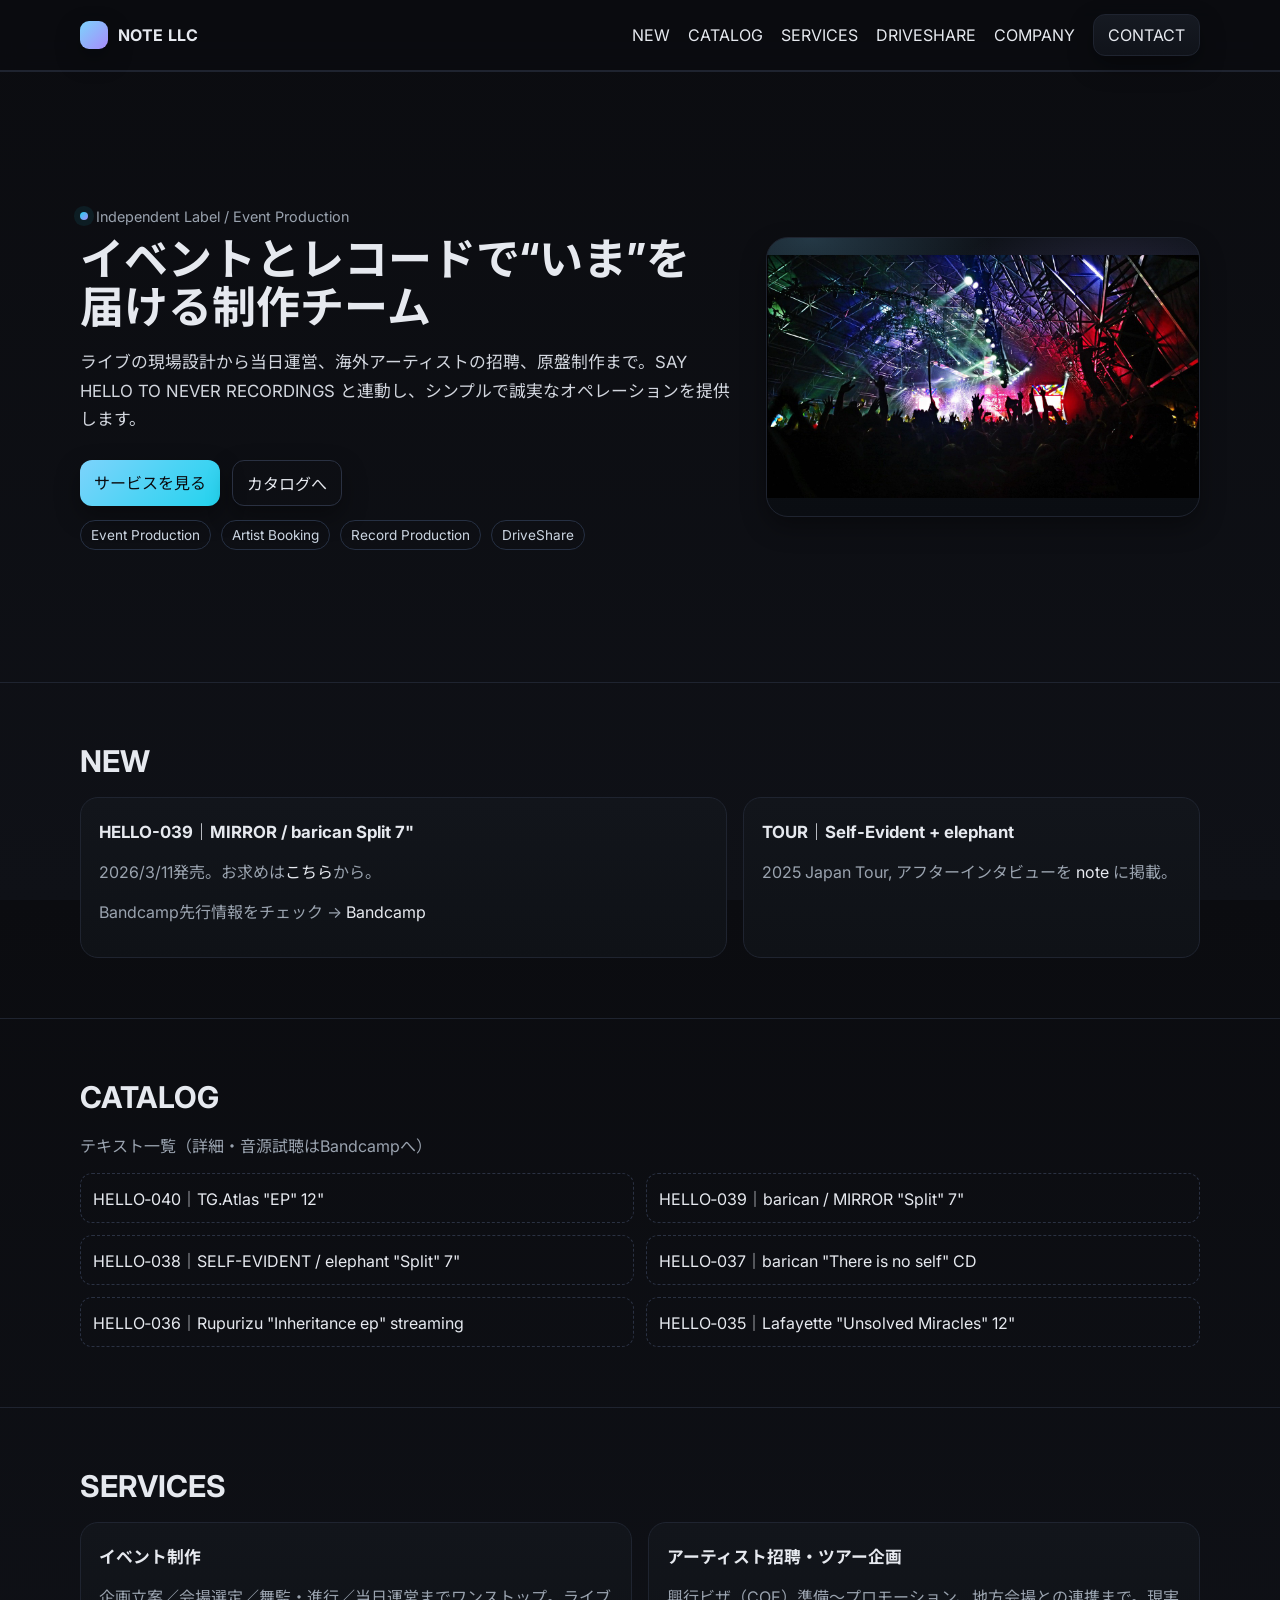
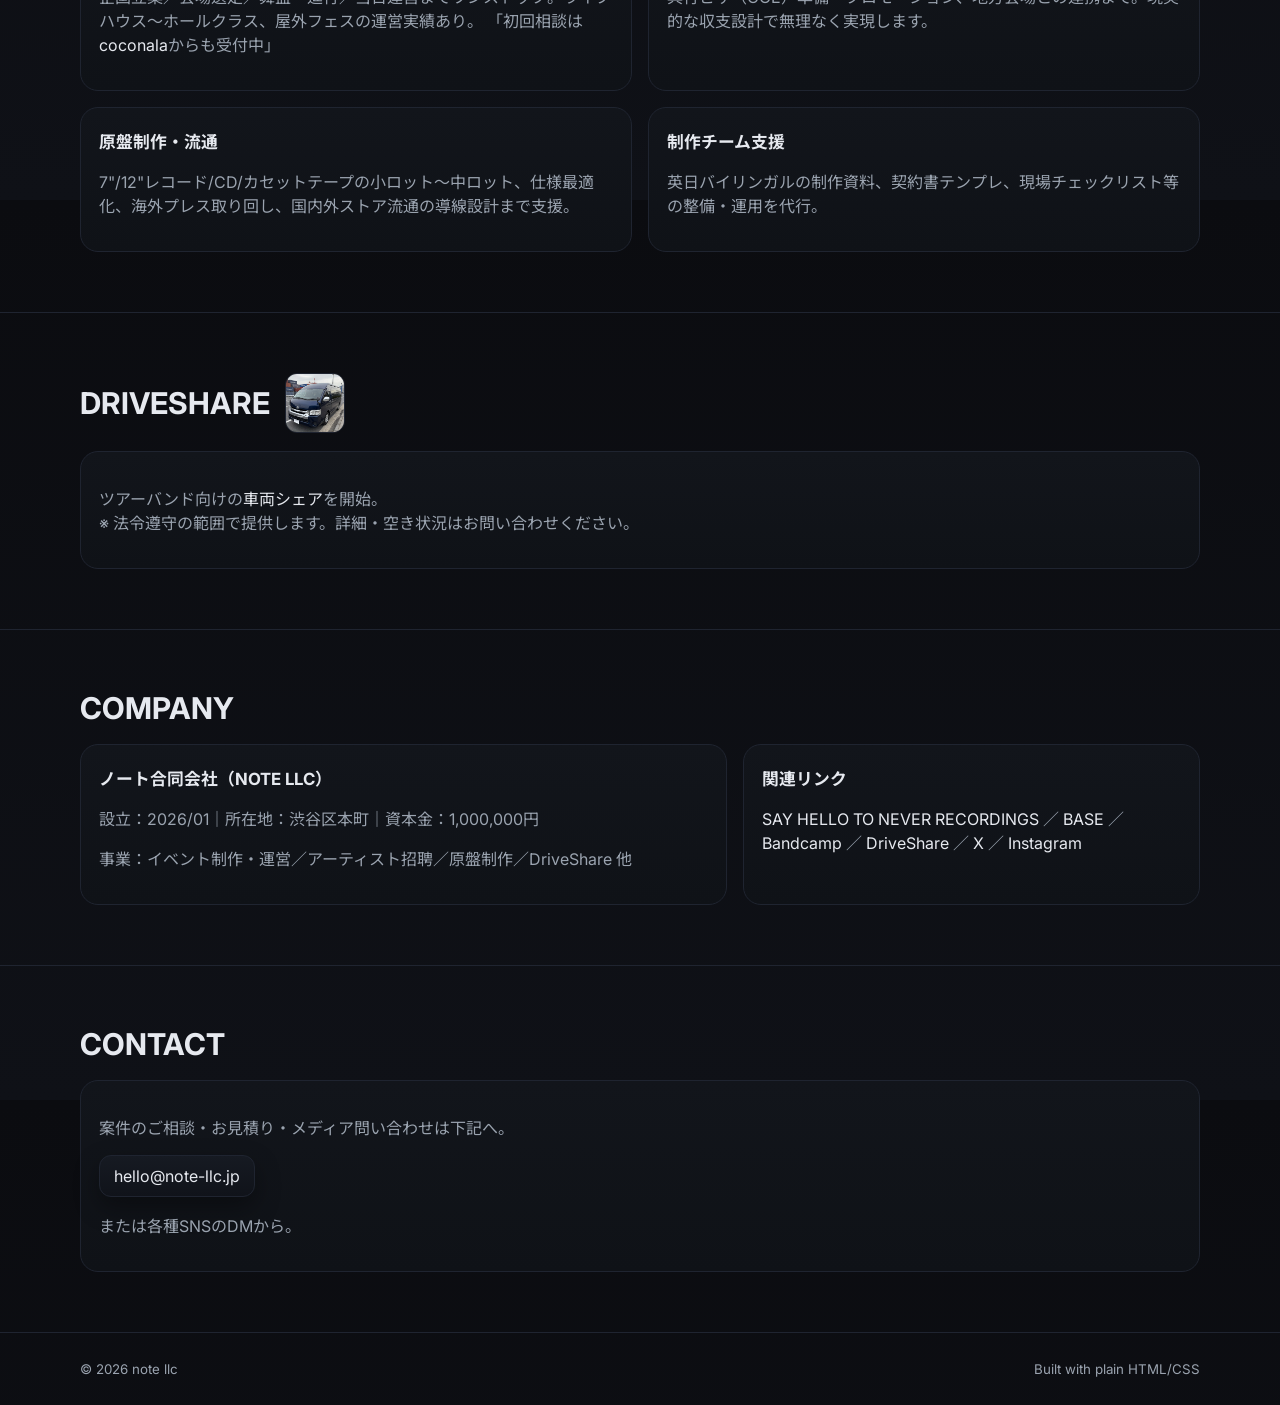
==== index.html @ 60564ee9 "Update index.html" ====
<!DOCTYPE html>
<html lang="ja">
<head>
  <meta charset="utf-8" />
  <meta name="viewport" content="width=device-width, initial-scale=1" />
  <title>NOTE LLC｜イベントとレコードで“いま”を届ける制作チーム</title>
  <meta name="description" content="NOTE LLC｜イベント制作／アーティスト招聘／原盤制作／DriveShare／会社情報／お問い合わせ" />
  <link rel="preconnect" href="https://fonts.googleapis.com">
  <link rel="preconnect" href="https://fonts.gstatic.com" crossorigin>
  <link href="https://fonts.googleapis.com/css2?family=Inter:wght@300;400;600;700&family=Noto+Sans+JP:wght@300;400;700&display=swap" rel="stylesheet">
  <style>
    :root{
      --bg:#0b0c10;--panel:#121418;--text:#e6e9ef;--muted:#9aa3af;--brand:#7dd3fc;--brand2:#a78bfa;--accent:#22d3ee;--border:#1f2430;
      --shadow:0 10px 25px rgba(0,0,0,.35);
    }
    *{box-sizing:border-box}
    html,body{margin:0;height:100%;}
    body{font-family:Inter, "Noto Sans JP", system-ui, -apple-system, Segoe UI, Roboto, Helvetica, Arial, "Apple Color Emoji","Segoe UI Emoji"; background:linear-gradient(180deg,var(--bg),#0f1117); color:var(--text);}
    a{color:var(--text);text-decoration:none}
    .container{width:min(1120px,92%);margin-inline:auto}
    header{position:sticky;top:0;z-index:50;background:rgba(11,12,16,.7);backdrop-filter:blur(10px);border-bottom:1px solid var(--border)}
    .nav{display:flex;align-items:center;justify-content:space-between;padding:14px 0}
    .brand{display:flex;align-items:center;gap:10px;font-weight:700;letter-spacing:.02em}
    .brand .logo{width:28px;height:28px;border-radius:9px;background:linear-gradient(135deg,var(--brand),var(--brand2));box-shadow:var(--shadow)}
    .nav ul{display:flex;gap:18px;list-style:none;padding:0;margin:0;align-items:center}
    .btn{display:inline-block;border:1px solid var(--border);padding:10px 14px;border-radius:12px;background:linear-gradient(180deg,#161a22,#10131a);box-shadow:var(--shadow)}
    .btn:hover{border-color:#2a3142}

    .hero{position:relative;overflow:hidden}
    .hero .wrap{display:grid;grid-template-columns:1.2fr .8fr;gap:36px;align-items:center;padding:72px 0}
    .kicker{display:inline-flex;align-items:center;gap:8px;color:var(--muted);font-size:.9rem}
    .kicker .dot{width:8px;height:8px;border-radius:999px;background:linear-gradient(135deg,var(--accent),var(--brand2));box-shadow:0 0 0 6px rgba(34,211,238,.08)}
    h1{font-size:clamp(28px,4.5vw,44px);line-height:1.1;margin:10px 0 16px}
    .lead{color:#d2d6de;font-size:1.05rem;line-height:1.7}
    .cta{display:flex;gap:12px;margin-top:26px;flex-wrap:wrap}
    .cta .primary{background:linear-gradient(135deg,var(--brand),var(--accent));color:#0b0c10;border:0}
    .cta .ghost{background:transparent;border:1px solid #2a3142}
.hero .art{
  position:relative;
  min-height:280px;                                 
  border:1px solid var(--border);
  border-radius:22px;
  background:
    radial-gradient(70% 60% at 10% 0%, rgba(125,211,252,.2), transparent 60%),
    radial-gradient(65% 50% at 80% 20%, rgba(167,139,250,.18), transparent 60%),
    linear-gradient(180deg,#0e1218,#0a0d12);
  box-shadow:var(--shadow);
  display:flex;                                    
  align-items:center;
  justify-content:center;
  overflow:hidden;
}

.hero .art img{
  display:block;
  width:auto;                                        
  height:auto;                                      
  max-width:100%;                                   
  max-height:420px;                                 
}
    .chiprow{display:flex;flex-wrap:wrap;gap:10px;margin-top:14px}
    .chip{border:1px solid #263043;border-radius:999px;padding:6px 10px;color:#cbd5e1;font-size:.85rem}

    section{padding:60px 0;border-top:1px solid var(--border)}
    h2{font-size:clamp(22px,3.2vw,30px);margin:0 0 18px}
    p{color:#cbd5e1}

    .grid{display:grid;gap:16px;grid-template-columns:repeat(12,1fr)}
    .card{grid-column:span 12;border:1px solid var(--border);background:linear-gradient(180deg,#12151b,#0f1217);border-radius:18px;padding:18px}
    .card h3{margin:.2rem 0 .3rem;font-size:1.05rem}
    .muted{color:var(--muted)}

    /* Services */
    .svc{grid-column:span 6}

    /* Catalog */
    .catalog-list{display:grid;grid-template-columns:repeat(2,1fr);gap:12px}
    .catalog-list a{border:1px dashed #2a3142;border-radius:12px;padding:12px}

    /* Footer */
    footer{border-top:1px solid var(--border);padding:28px 0;color:var(--muted)}

    /* === DRIVESHARE用に追加 === */
    .driveshare-header {
      display: flex;
      align-items: center;
      gap: 15px;
      margin-bottom: 18px;
    }
    .driveshare-header h2 {
      margin: 0;
    }
    .square-frame {
      width: 60px;
      height: 60px;
      border-radius: 12px;
      overflow: hidden;
      border: 1px solid var(--border);
      background: var(--panel);
      flex-shrink: 0;
    }
    .square-frame img {
      width: 100%;
      height: 100%;
      object-fit: cover;
      object-position: center;
      display: block;
    }

    /* Responsive */
    @media (max-width: 860px){
      .hero .wrap{grid-template-columns:1fr;gap:18px;padding:46px 0}
      .svc{grid-column:span 12}
      .catalog-list{grid-template-columns:1fr}
      .nav ul{gap:10px;font-size:.95rem;flex-wrap:wrap;justify-content:flex-end}
    }
  </style>
</head>
<body>
  <header>
    <div class="container nav">
      <a href="#top" class="brand" aria-label="NOTE LLC Home">
        <span class="logo" aria-hidden="true"></span>
        <span>NOTE LLC</span>
      </a>
      <nav aria-label="Primary">
        <ul>
          <li><a href="#new">NEW</a></li>
          <li><a href="#catalog">CATALOG</a></li>
          <li><a href="#services">SERVICES</a></li>
          <li><a href="#driveshare">DRIVESHARE</a></li>
          <li><a href="#company">COMPANY</a></li>
          <li><a href="#contact" class="btn">CONTACT</a></li>
        </ul>
      </nav>
    </div>
  </header>

<main id="top">
  <section class="hero">
    <div class="container wrap">

      <div>
        <div class="kicker"><span class="dot"></span>Independent Label / Event Production</div>
        <h1>イベントとレコードで“いま”を届ける制作チーム</h1>
        <p class="lead">ライブの現場設計から当日運営、海外アーティストの招聘、原盤制作まで。SAY HELLO TO NEVER RECORDINGS と連動し、シンプルで誠実なオペレーションを提供します。</p>
        <div class="cta">
          <a href="#services" class="btn primary">サービスを見る</a>
          <a href="#catalog" class="btn ghost">カタログへ</a>
        </div>
        <div class="chiprow" aria-label="Highlights">
          <span class="chip">Event Production</span>
          <span class="chip">Artist Booking</span>
          <span class="chip">Record Production</span>
          <span class="chip">DriveShare</span>
        </div>
      </div>

      <div class="art">
        <img
          src="/hero.jpg"
          alt="NOTE LLC ライブシーン"
          loading="lazy"
        >
      </div>

    </div>
  </section>
</main>

    <section id="new" aria-labelledby="new-title">
      <div class="container">
        <h2 id="new-title">NEW</h2>
        <div class="grid">
          <article class="card" style="grid-column:span 7">
            <h3>HELLO-039｜MIRROR / barican Split 7"</h3>
            <p class="muted">2026/3/11発売。お求めは<a href="https://sayhelloto.thebase.in/items/136020564" target="_blank" rel="noopener noreferrer">こちら</a>から。</p>
            <p class="muted">Bandcamp先行情報をチェック → <a href="#" aria-label="Bandcamp">Bandcamp</a></p>
          </article>
          <article class="card" style="grid-column:span 5">
  <h3>TOUR｜Self-Evident + elephant</h3>
  <p class="muted">
    2025 Japan Tour, アフターインタビューを
    <a href="https://note.com/shtn_rec/n/n1e06d8f4403f" target="_blank" rel="noopener noreferrer">note</a>
    に掲載。
  </p>
</article>
        </div>
      </div>
    </section>

    <section id="catalog" aria-labelledby="catalog-title">
      <div class="container">
        <h2 id="catalog-title">CATALOG</h2>
        <p class="muted">テキスト一覧（詳細・音源試聴はBandcampへ）</p>
        <div class="catalog-list" role="list">
          <a role="listitem" href="#">HELLO‑040｜TG.Atlas "EP" 12"</a>
          <a role="listitem" href="#">HELLO‑039｜barican / MIRROR "Split" 7"</a>
          <a role="listitem" href="#">HELLO‑038｜SELF-EVIDENT / elephant "Split" 7"</a>
          <a role="listitem" href="#">HELLO‑037｜barican "There is no self" CD</a>
          <a role="listitem" href="#">HELLO‑036｜Rupurizu "Inheritance ep" streaming</a>
          <a role="listitem" href="#">HELLO‑035｜Lafayette "Unsolved Miracles" 12"</a>
        </div>
      </div>
    </section>

    <section id="services" aria-labelledby="services-title">
      <div class="container">
        <h2 id="services-title">SERVICES</h2>
        <div class="grid">
          <div class="card svc">
            <h3>イベント制作</h3>
            <p class="muted">企画立案／会場選定／舞監・進行／当日運営までワンストップ。ライブハウス〜ホールクラス、屋外フェスの運営実績あり。
              「初回相談は<a href="https://coconala.com/services/4238282?utm_source=sys_listed&utm_medium=email&utm_content=s&utm_campaign=sysmail" target="_blank" rel="noopener noreferrer">coconala</a>からも受付中」</p>
          </div>
          <div class="card svc">
            <h3>アーティスト招聘・ツアー企画</h3>
            <p class="muted">興行ビザ（COE）準備〜プロモーション、地方会場との連携まで。現実的な収支設計で無理なく実現します。</p>
          </div>
          <div class="card svc">
            <h3>原盤制作・流通</h3>
            <p class="muted">7"/12"レコード/CD/カセットテープの小ロット〜中ロット、仕様最適化、海外プレス取り回し、国内外ストア流通の導線設計まで支援。</p>
          </div>
          <div class="card svc">
            <h3>制作チーム支援</h3>
            <p class="muted">英日バイリンガルの制作資料、契約書テンプレ、現場チェックリスト等の整備・運用を代行。</p>
          </div>
        </div>
      </div>
    </section>

    <section id="driveshare" aria-labelledby="driveshare-title">
      <div class="container">
        <div class="driveshare-header">
          <h2 id="driveshare-title">DRIVESHARE</h2>
          <div class="square-frame">
            <img 
              src="hi_ace.jpg" 
              alt="DriveShare用 ハイエースワゴン"
              loading="lazy"
            >
          </div>
        </div>
        <div class="card">
          <p class="muted">ツアーバンド向けの<a href="https://drive-share.net/l/no-slug/69a9749c-3027-4d77-90ac-ba6a1501ef90" target="_blank" rel="noopener noreferrer">車両シェア</a>を開始。<br/>※ 法令遵守の範囲で提供します。詳細・空き状況はお問い合わせください。</p>
        </div>
      </div>
    </section>

    <section id="company" aria-labelledby="company-title">
      <div class="container">
        <h2 id="company-title">COMPANY</h2>
        <div class="grid">
          <div class="card" style="grid-column:span 7">
            <h3>ノート合同会社（NOTE LLC）</h3>
            <p class="muted">設立：2026/01｜所在地：渋谷区本町｜資本金：1,000,000円</p>
            <p class="muted">事業：イベント制作・運営／アーティスト招聘／原盤制作／DriveShare 他</p>
          </div>
          <div class="card" style="grid-column:span 5">
            <h3>関連リンク</h3>
            <p class="muted">
  <a href="https://sayhellotoneverrecording.amebaownd.com">SAY HELLO TO NEVER RECORDINGS</a> ／
  <a href="https://sayhelloto.thebase.in">BASE</a> ／
  <a href="https://sayhellotoneverrecordings.bandcamp.com">Bandcamp</a> ／
  <a href="https://drive-share.net">DriveShare</a> ／
  <a href="https://x.com/SHTN_rec">X</a> ／
  <a href="https://www.instagram.com/say_hello_to_never_recordings/">Instagram</a>
</p>
          </div>
        </div>
      </div>
    </section>

    <section id="contact" aria-labelledby="contact-title">
      <div class="container">
        <h2 id="contact-title">CONTACT</h2>
        <div class="card">
          <p class="muted">案件のご相談・お見積り・メディア問い合わせは下記へ。</p>
          <p><a class="btn" href="mailto:hello@example.com?subject=Inquiry%20from%20NOTE%20LLC%20LP">hello@note-llc.jp</a></p>
          <p class="muted">または各種SNSのDMから。</p>
        </div>
      </div>
    </section>
  </main>

  <footer>
    <div class="container" style="display:flex;justify-content:space-between;gap:12px;flex-wrap:wrap">
      <small>© <span id="year"></span> note llc</small>
      <small class="muted">Built with plain HTML/CSS</small>
    </div>
  </footer>

  <script>
    // smooth scroll
    document.querySelectorAll('a[href^="#"]').forEach(a=>{
      a.addEventListener('click',e=>{
        const id=a.getAttribute('href');
        if(id.length>1){
          e.preventDefault();
          document.querySelector(id)?.scrollIntoView({behavior:'smooth',block:'start'});
          history.replaceState(null,'',id);
        }
      })
    });
    // year
    document.getElementById('year').textContent=new Date().getFullYear();
  </script>
</body>
</html>
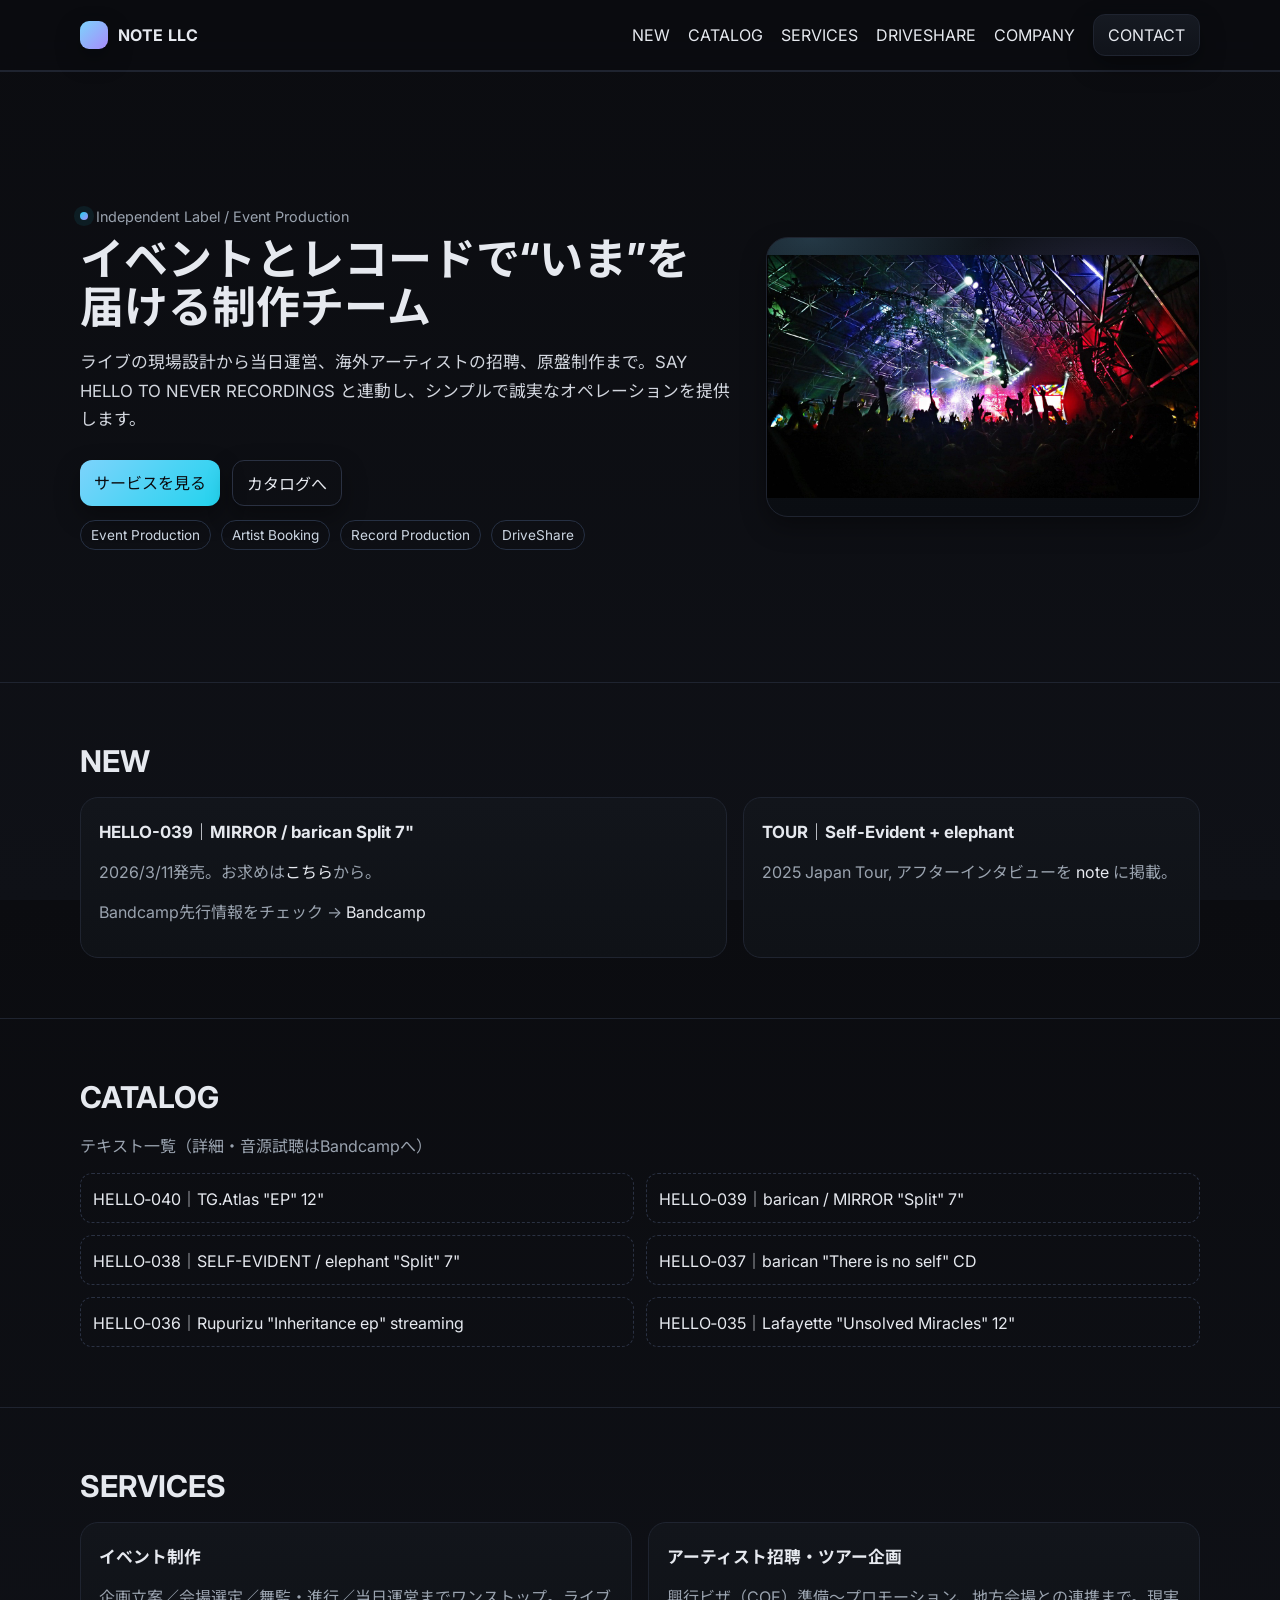
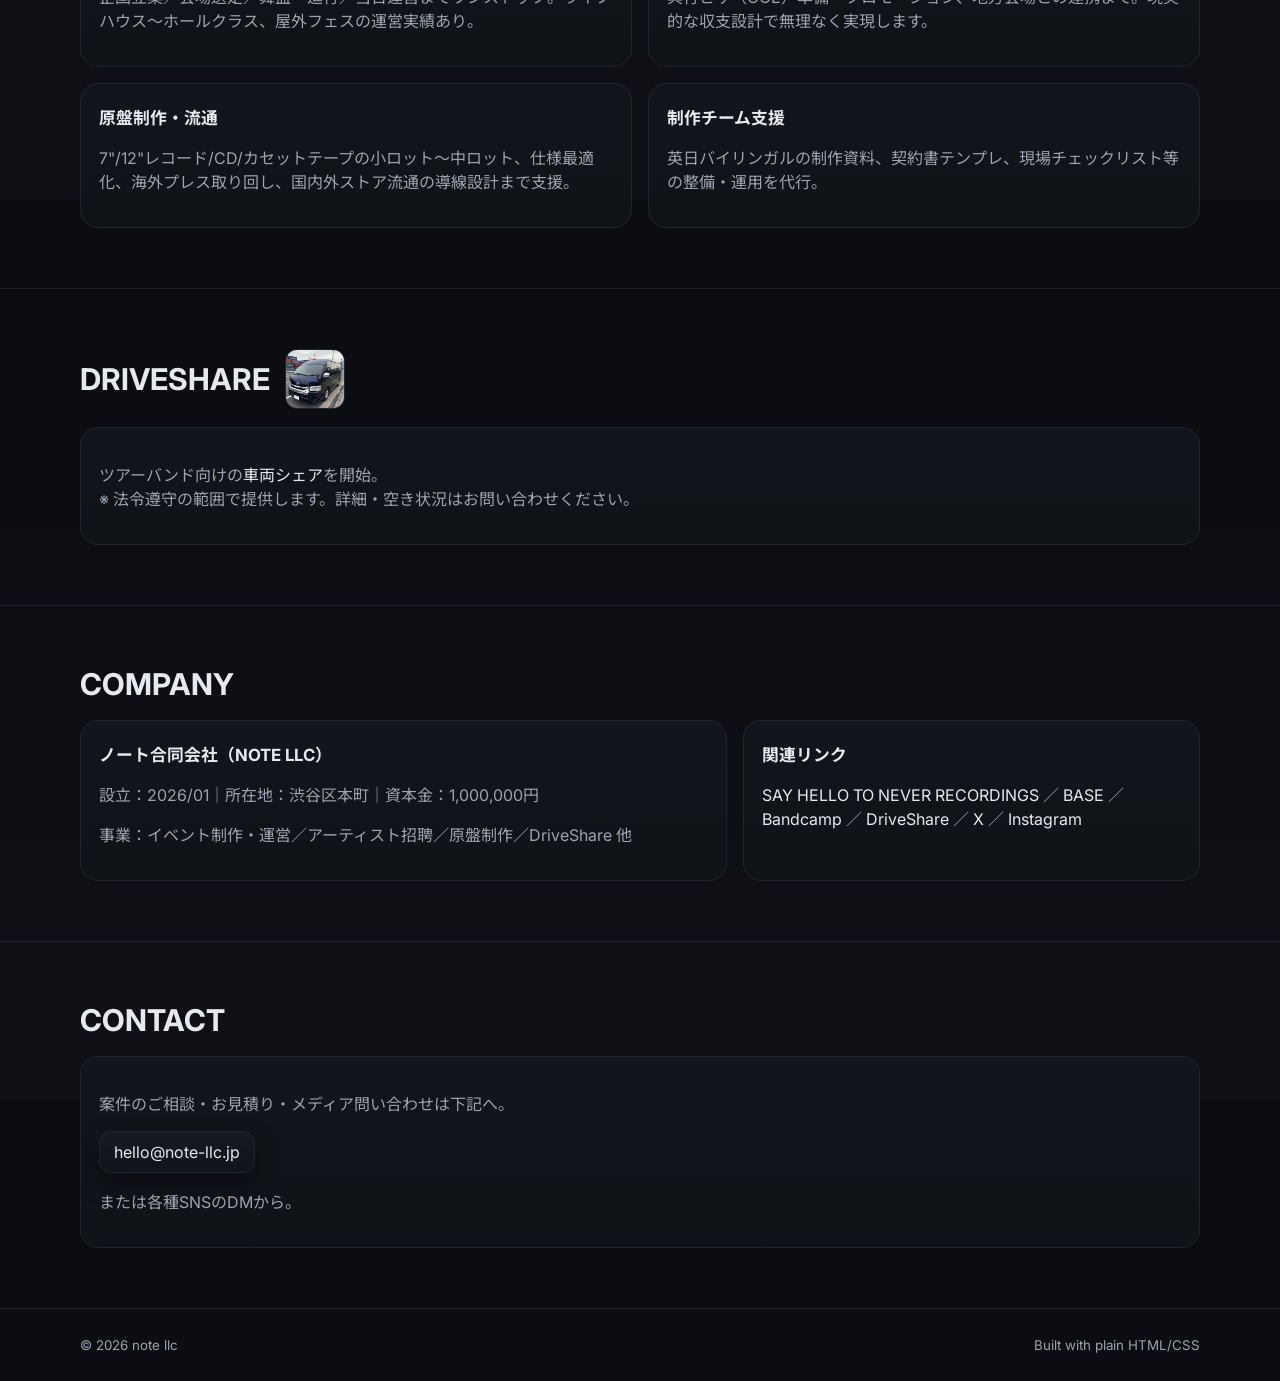
==== commit c1cadc85: "Update index.html" ====
--- a/index.html
+++ b/index.html
@@ -210,8 +210,7 @@
         <div class="grid">
           <div class="card svc">
             <h3>イベント制作</h3>
-            <p class="muted">企画立案／会場選定／舞監・進行／当日運営までワンストップ。ライブハウス〜ホールクラス、屋外フェスの運営実績あり。
-              「初回相談は<a href="https://coconala.com/services/4238282?utm_source=sys_listed&utm_medium=email&utm_content=s&utm_campaign=sysmail" target="_blank" rel="noopener noreferrer">coconala</a>からも受付中」</p>
+            <p class="muted">企画立案／会場選定／舞監・進行／当日運営までワンストップ。ライブハウス〜ホールクラス、屋外フェスの運営実績あり。</p>
           </div>
           <div class="card svc">
             <h3>アーティスト招聘・ツアー企画</h3>
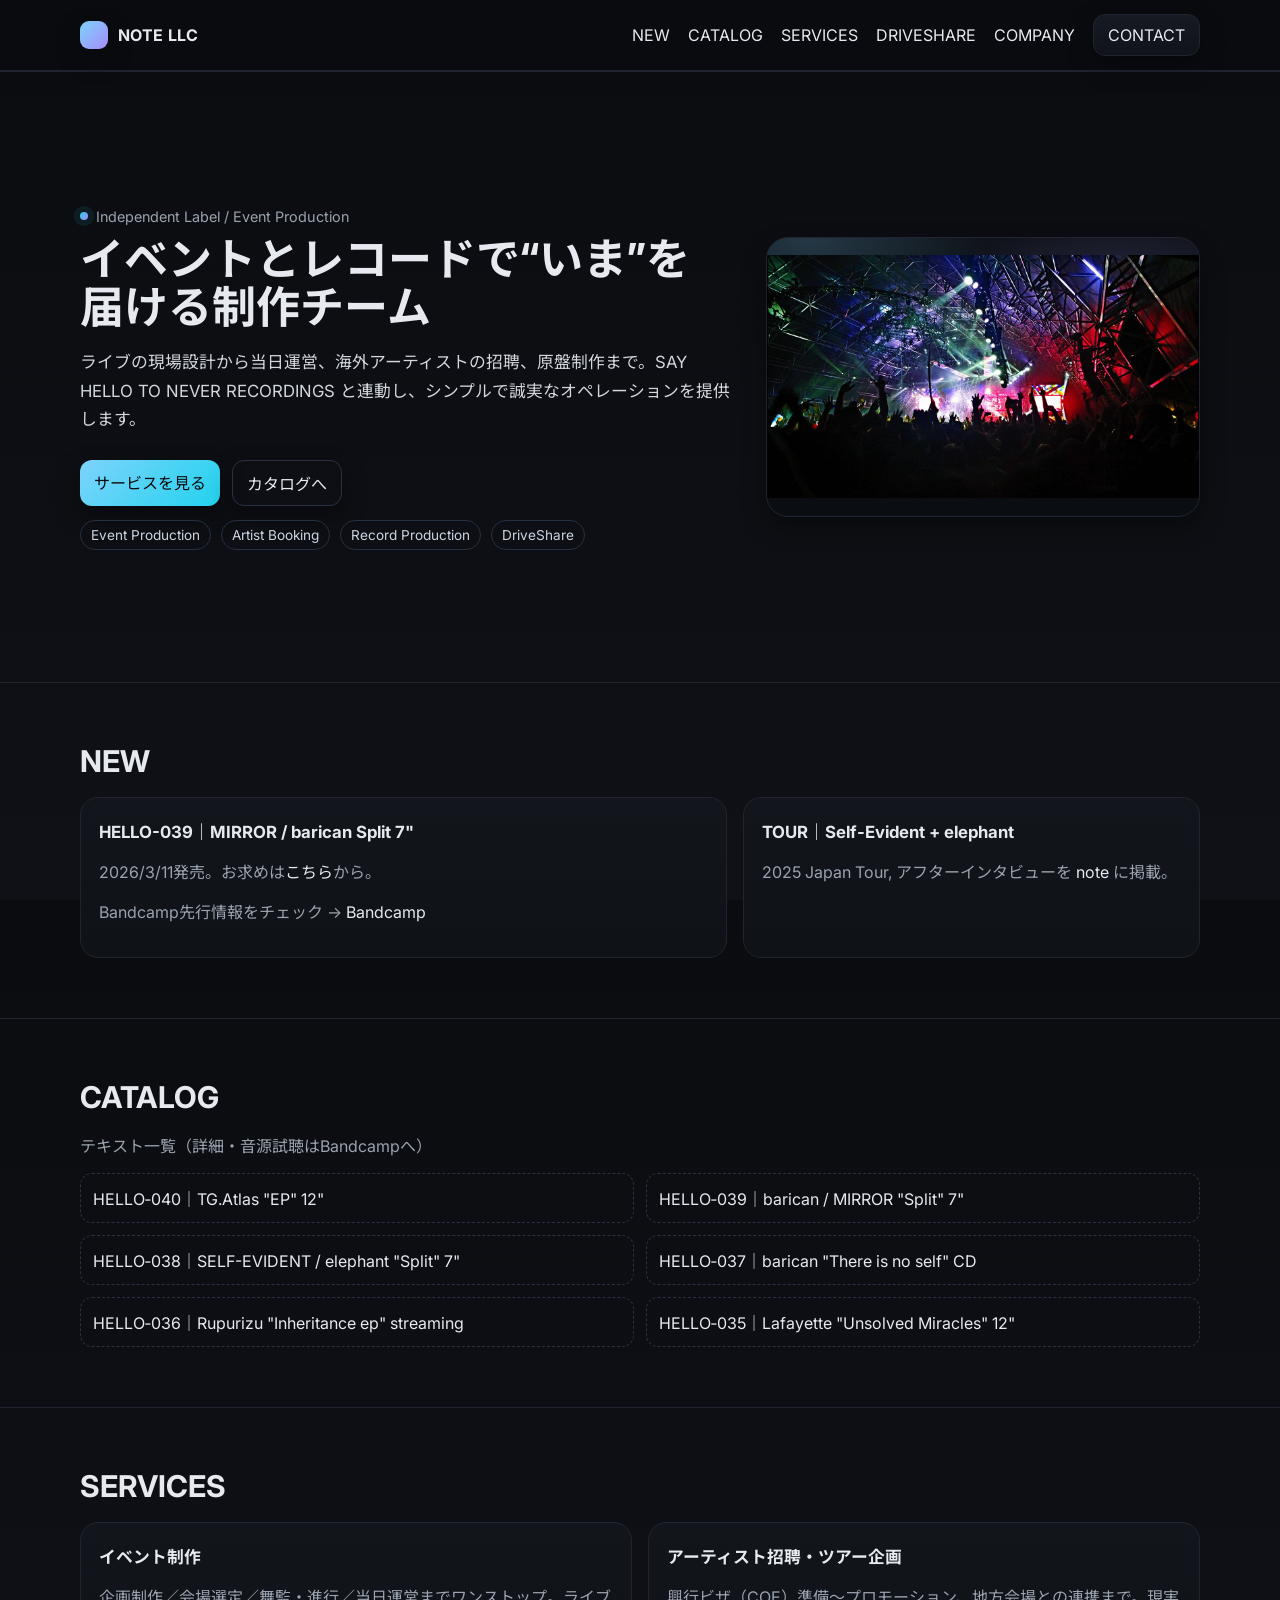
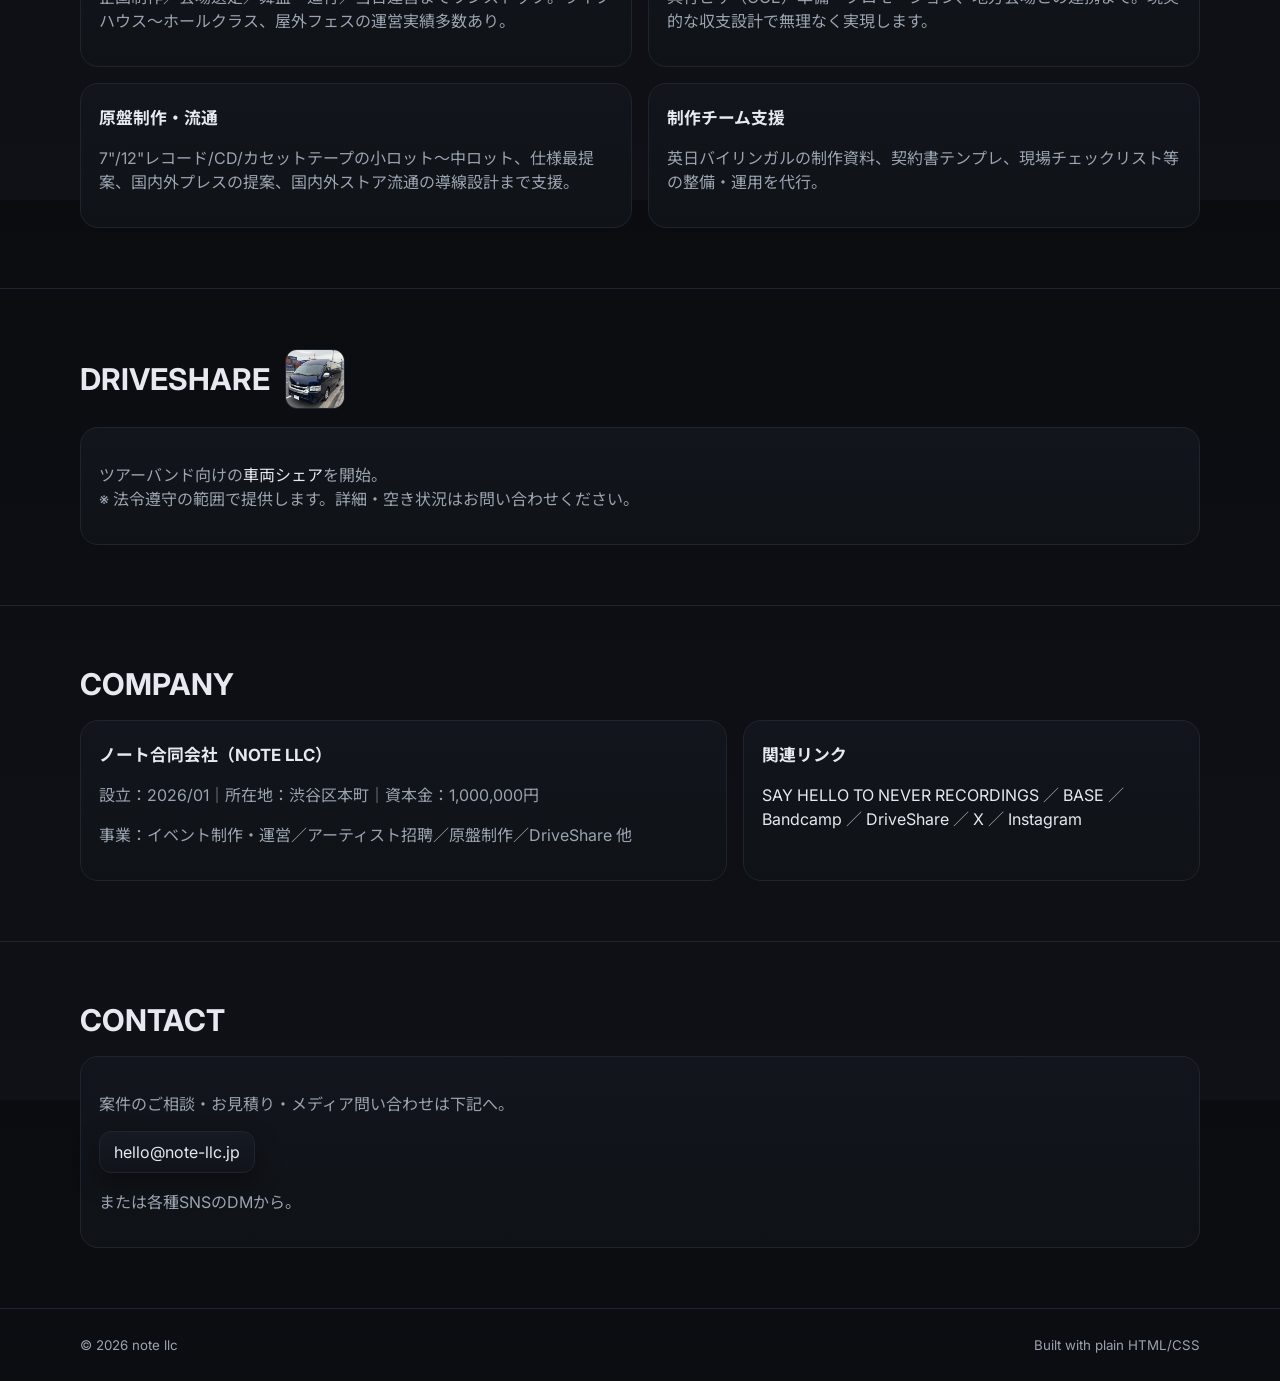
==== commit 54a967aa: "Update index.html" ====
--- a/index.html
+++ b/index.html
@@ -210,7 +210,7 @@
         <div class="grid">
           <div class="card svc">
             <h3>イベント制作</h3>
-            <p class="muted">企画立案／会場選定／舞監・進行／当日運営までワンストップ。ライブハウス〜ホールクラス、屋外フェスの運営実績あり。</p>
+            <p class="muted">企画制作／会場選定／舞監・進行／当日運営までワンストップ。ライブハウス〜ホールクラス、屋外フェスの運営実績多数あり。</p>
           </div>
           <div class="card svc">
             <h3>アーティスト招聘・ツアー企画</h3>
@@ -218,7 +218,7 @@
           </div>
           <div class="card svc">
             <h3>原盤制作・流通</h3>
-            <p class="muted">7"/12"レコード/CD/カセットテープの小ロット〜中ロット、仕様最適化、海外プレス取り回し、国内外ストア流通の導線設計まで支援。</p>
+            <p class="muted">7"/12"レコード/CD/カセットテープの小ロット〜中ロット、仕様最提案、国内外プレスの提案、国内外ストア流通の導線設計まで支援。</p>
           </div>
           <div class="card svc">
             <h3>制作チーム支援</h3>
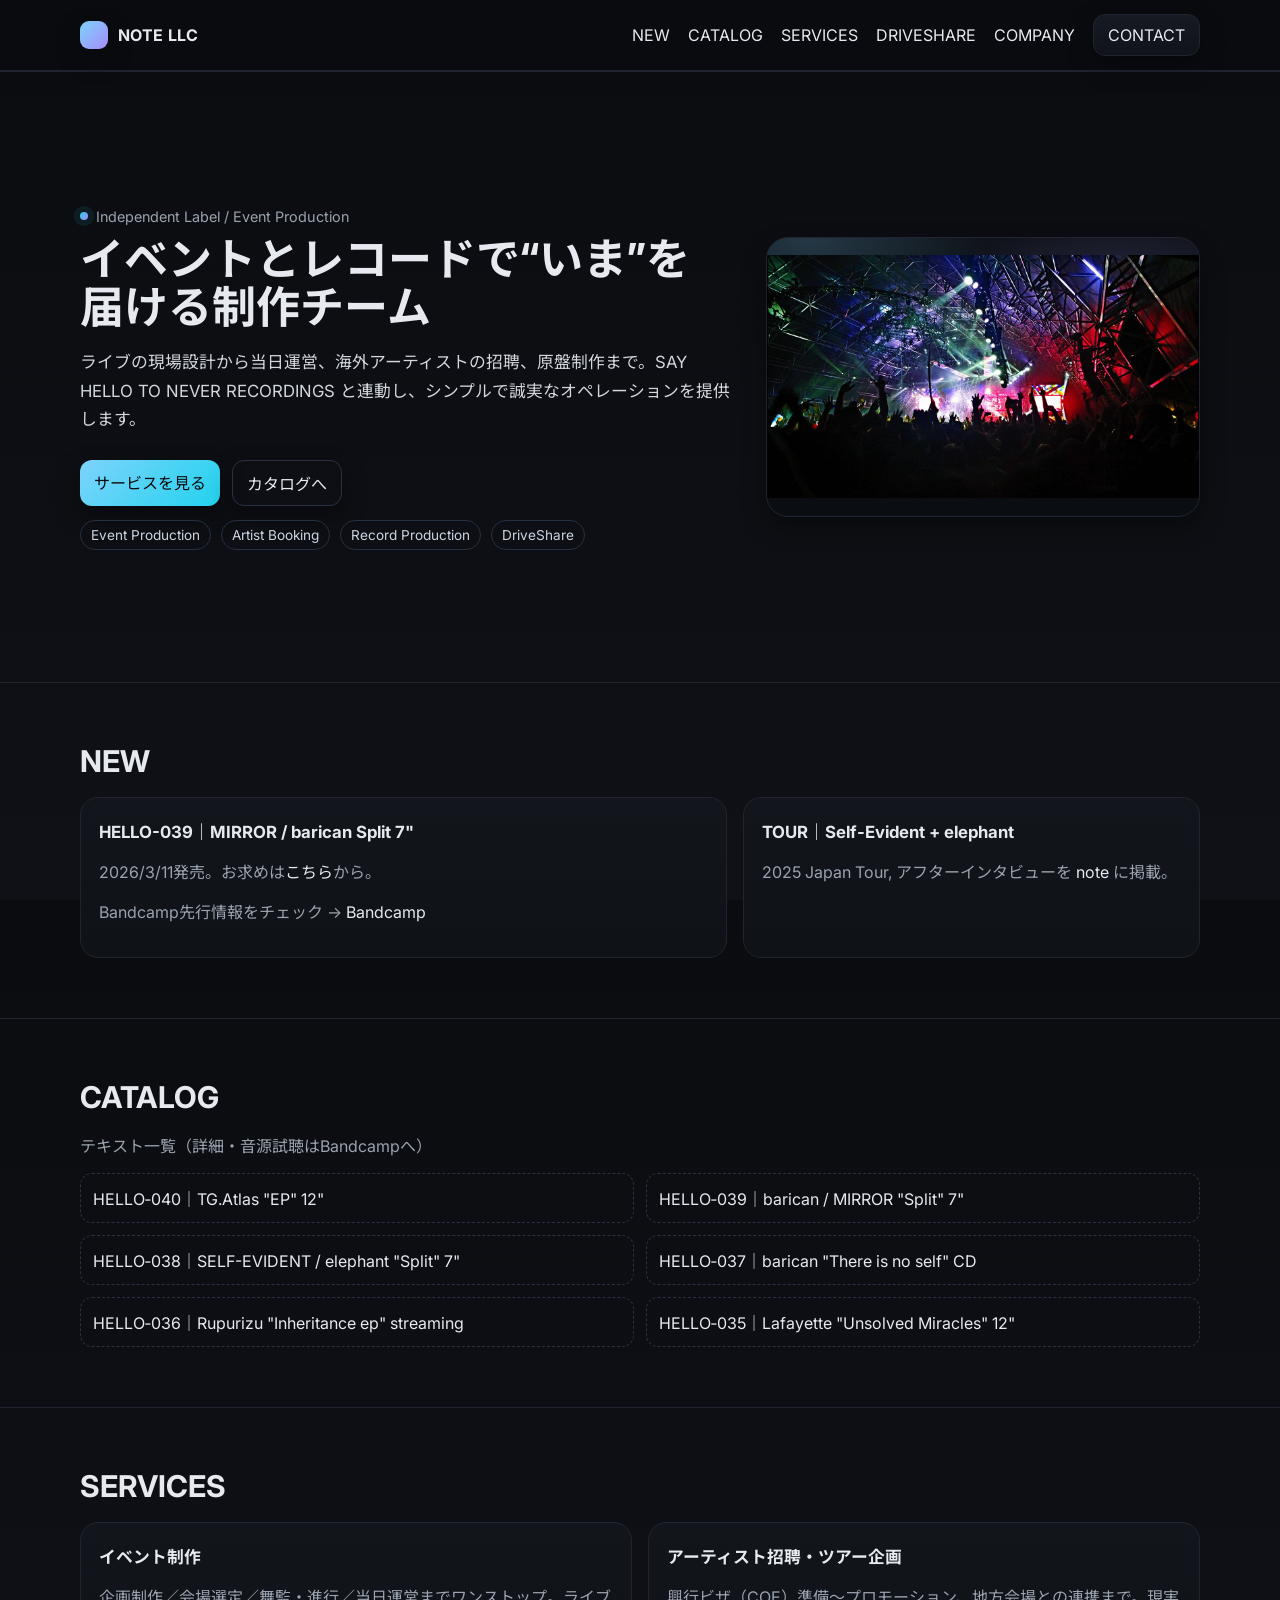
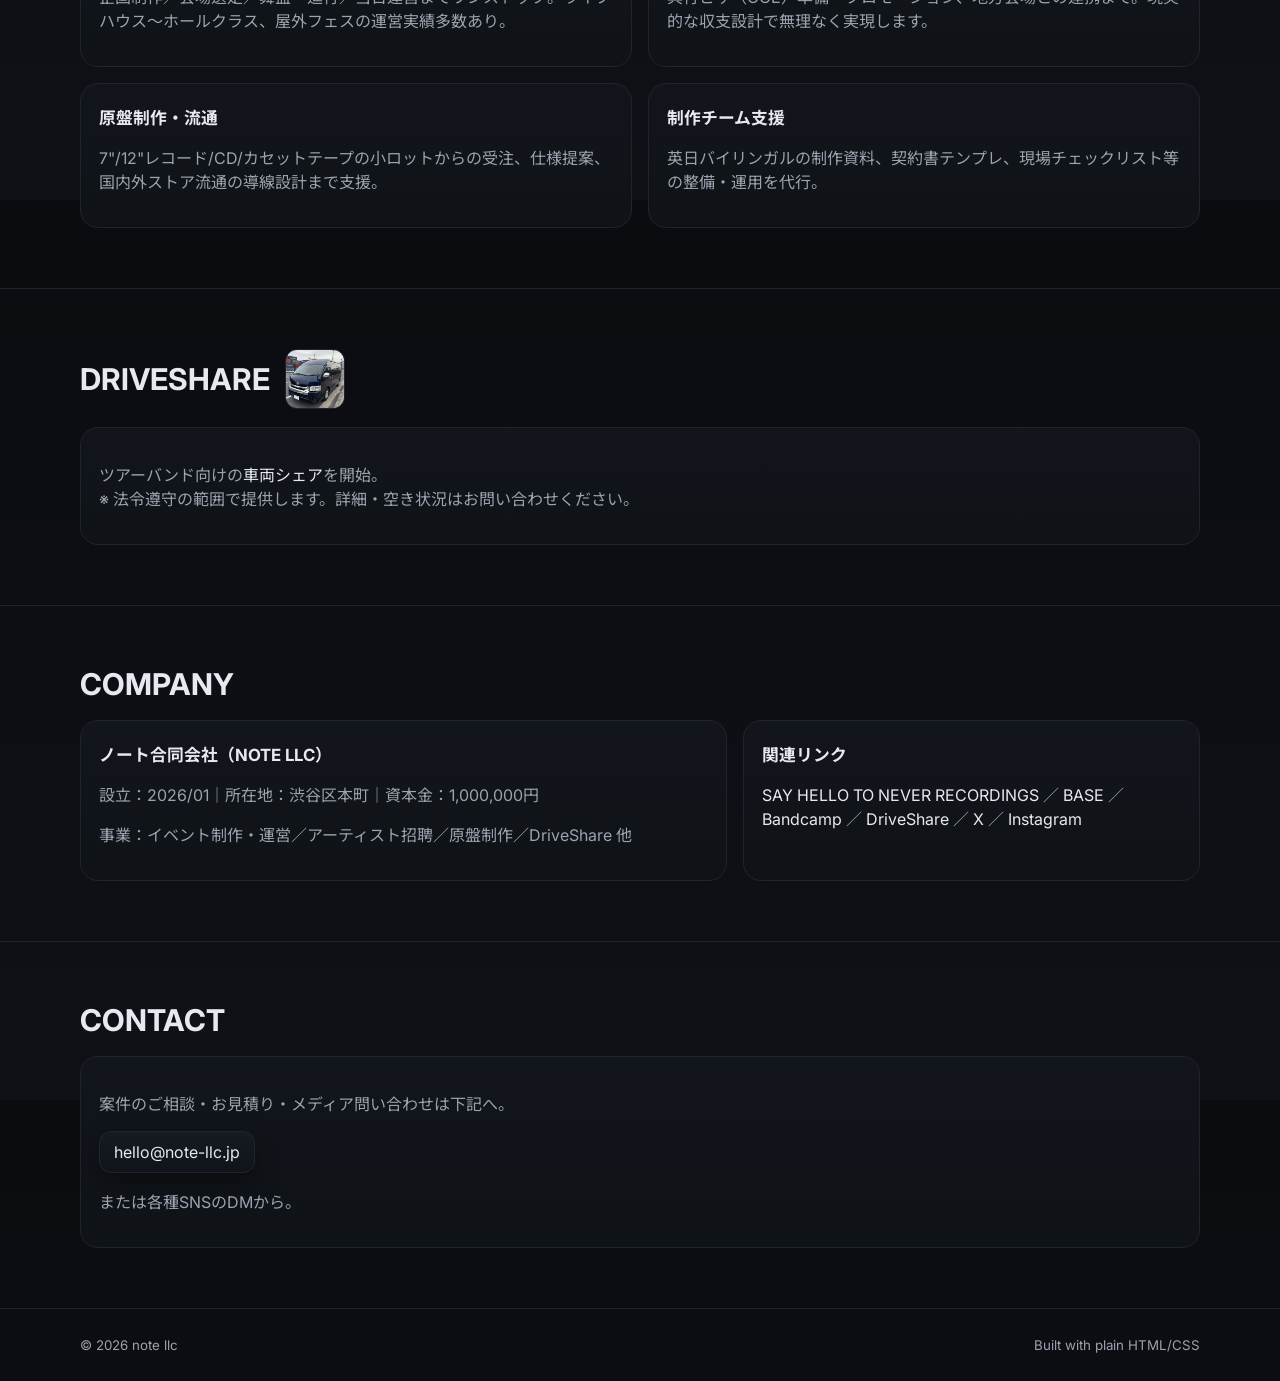
==== commit e166bd33: "Update index.html" ====
--- a/index.html
+++ b/index.html
@@ -218,7 +218,7 @@
           </div>
           <div class="card svc">
             <h3>原盤制作・流通</h3>
-            <p class="muted">7"/12"レコード/CD/カセットテープの小ロット〜中ロット、仕様最提案、国内外プレスの提案、国内外ストア流通の導線設計まで支援。</p>
+            <p class="muted">7"/12"レコード/CD/カセットテープの小ロットからの受注、仕様提案、国内外ストア流通の導線設計まで支援。</p>
           </div>
           <div class="card svc">
             <h3>制作チーム支援</h3>
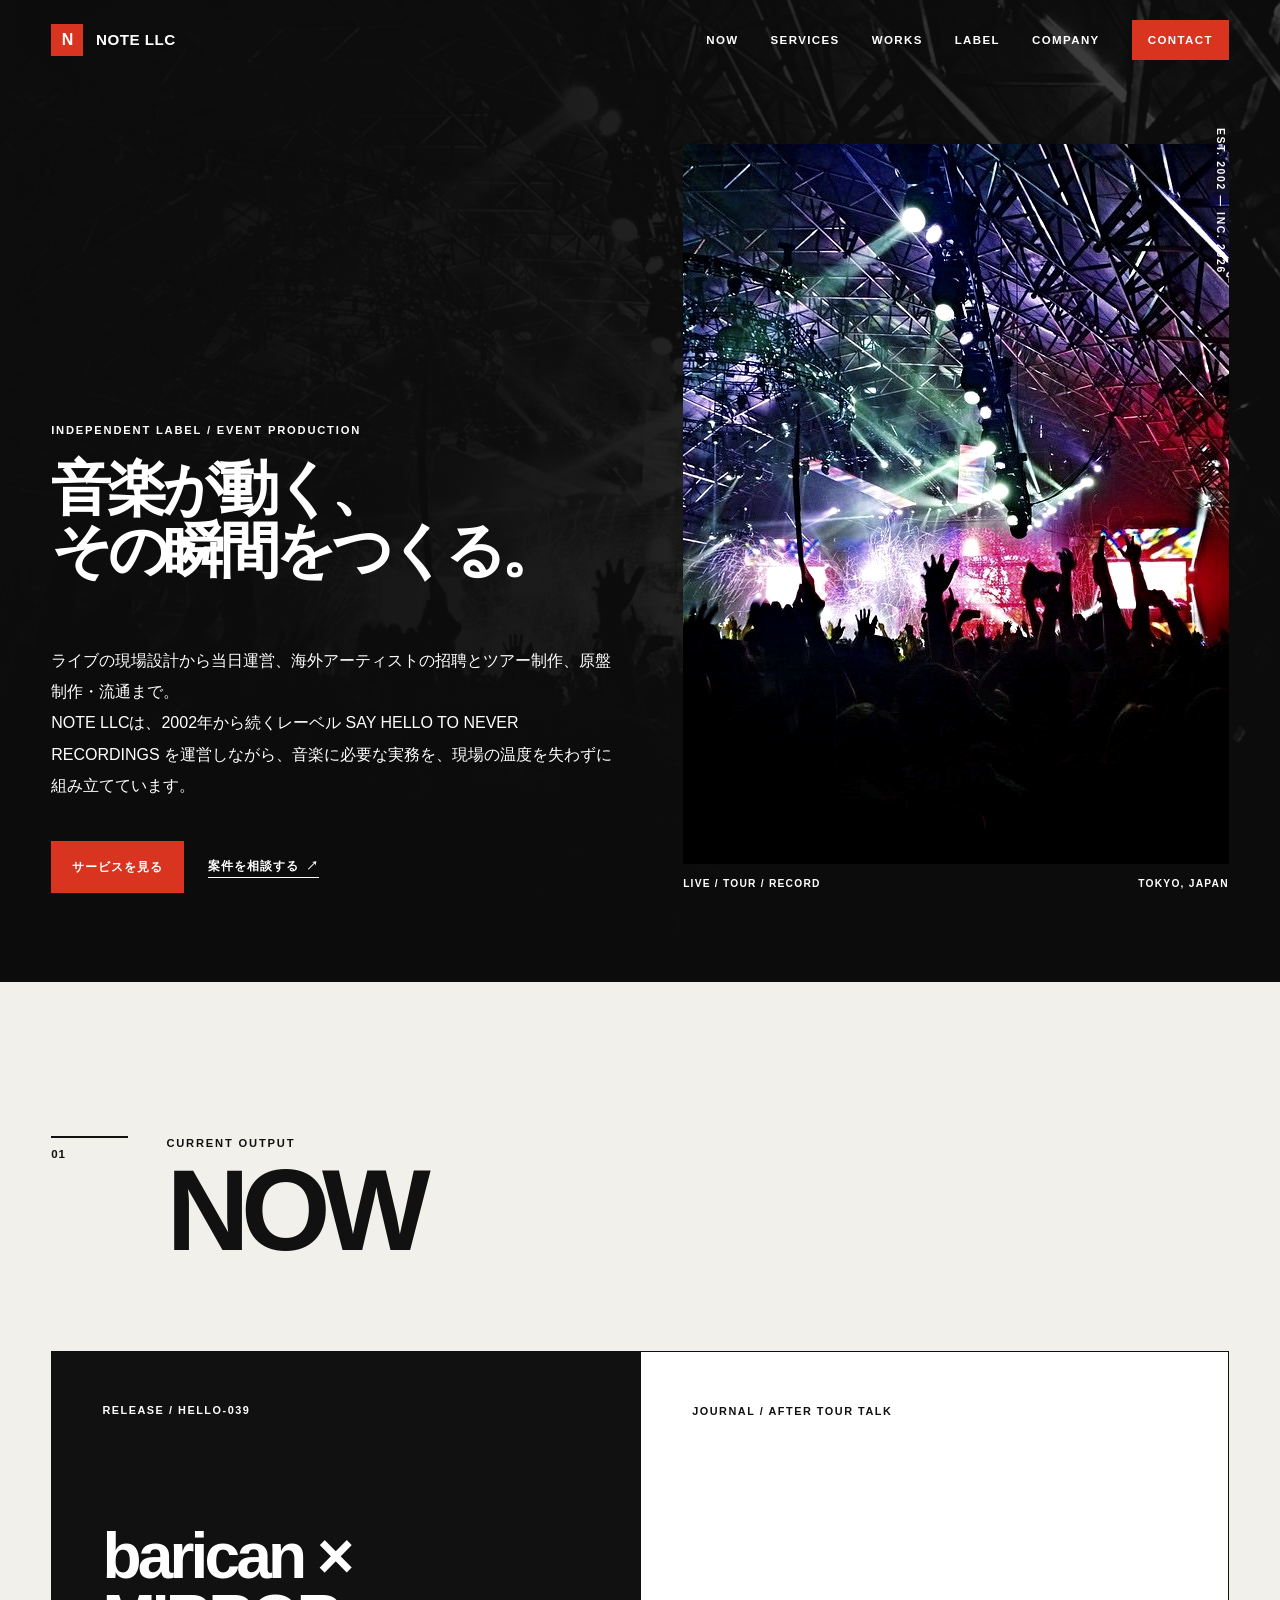
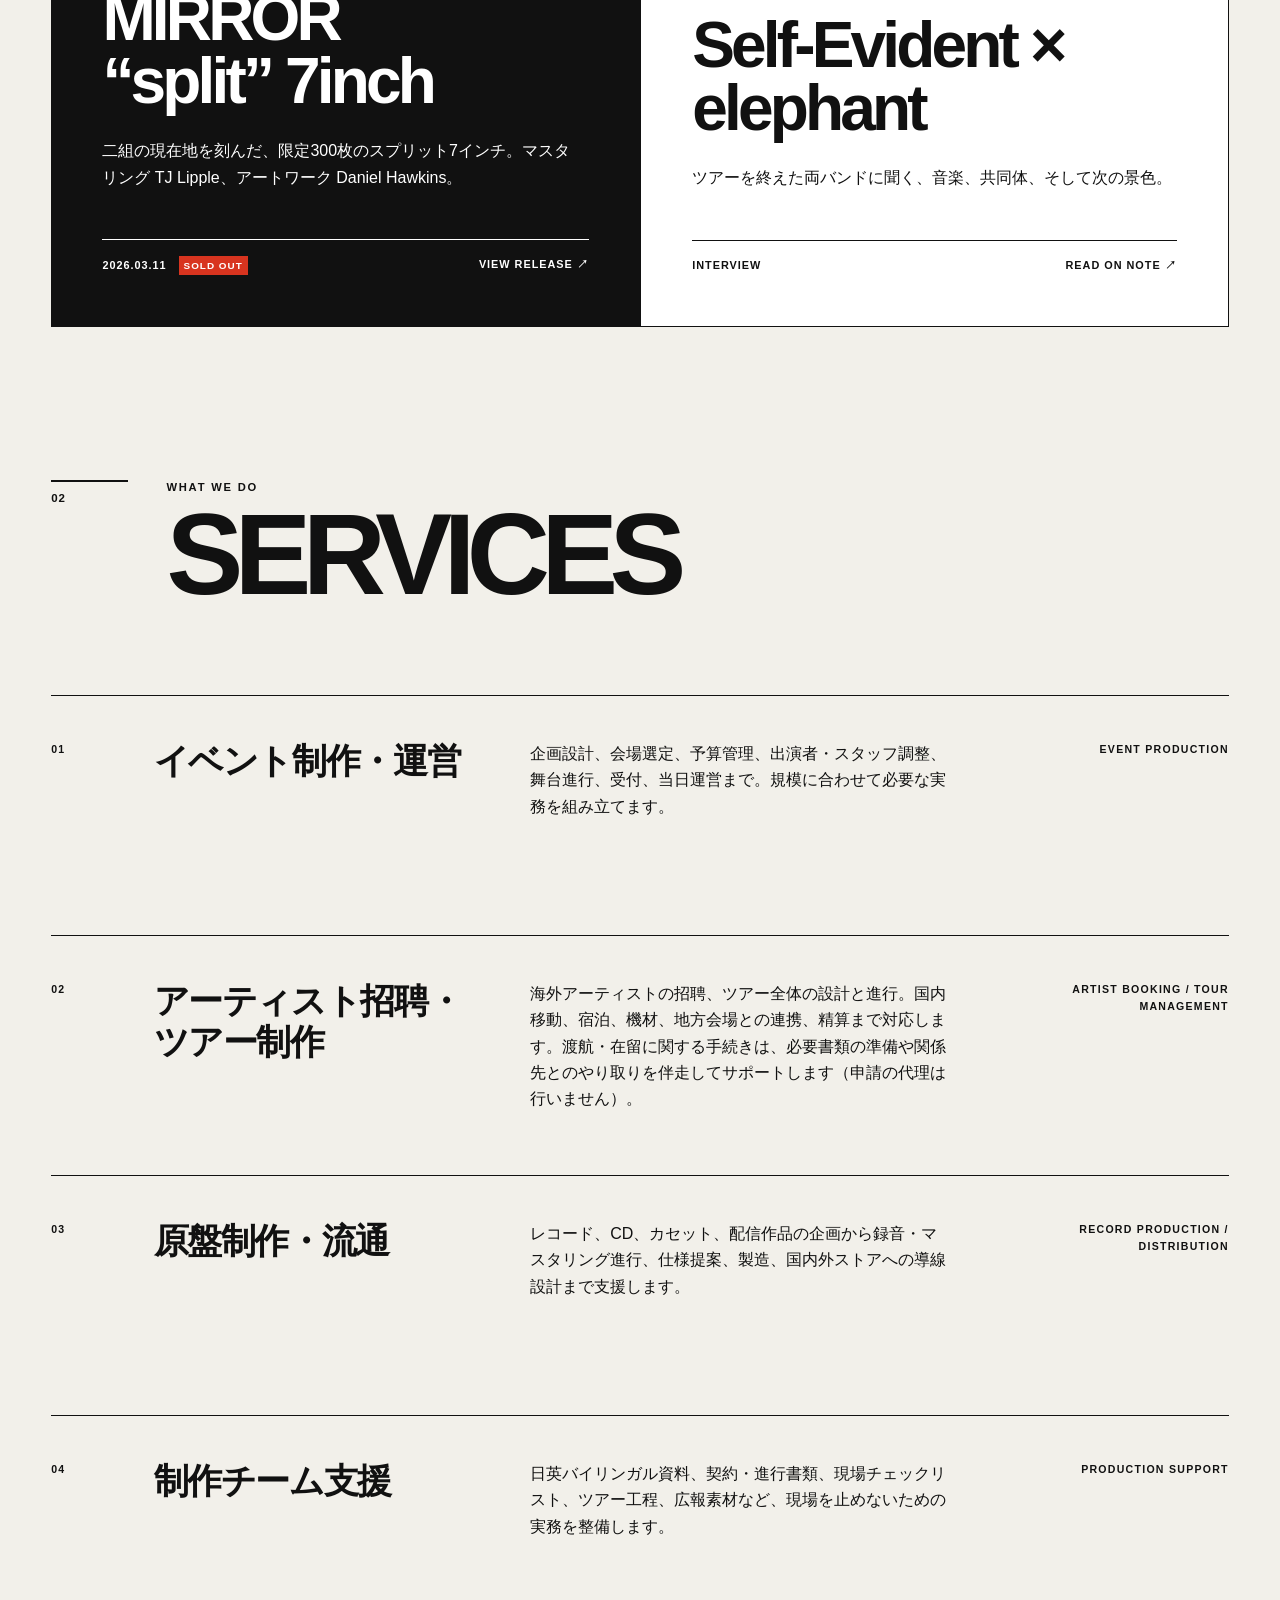
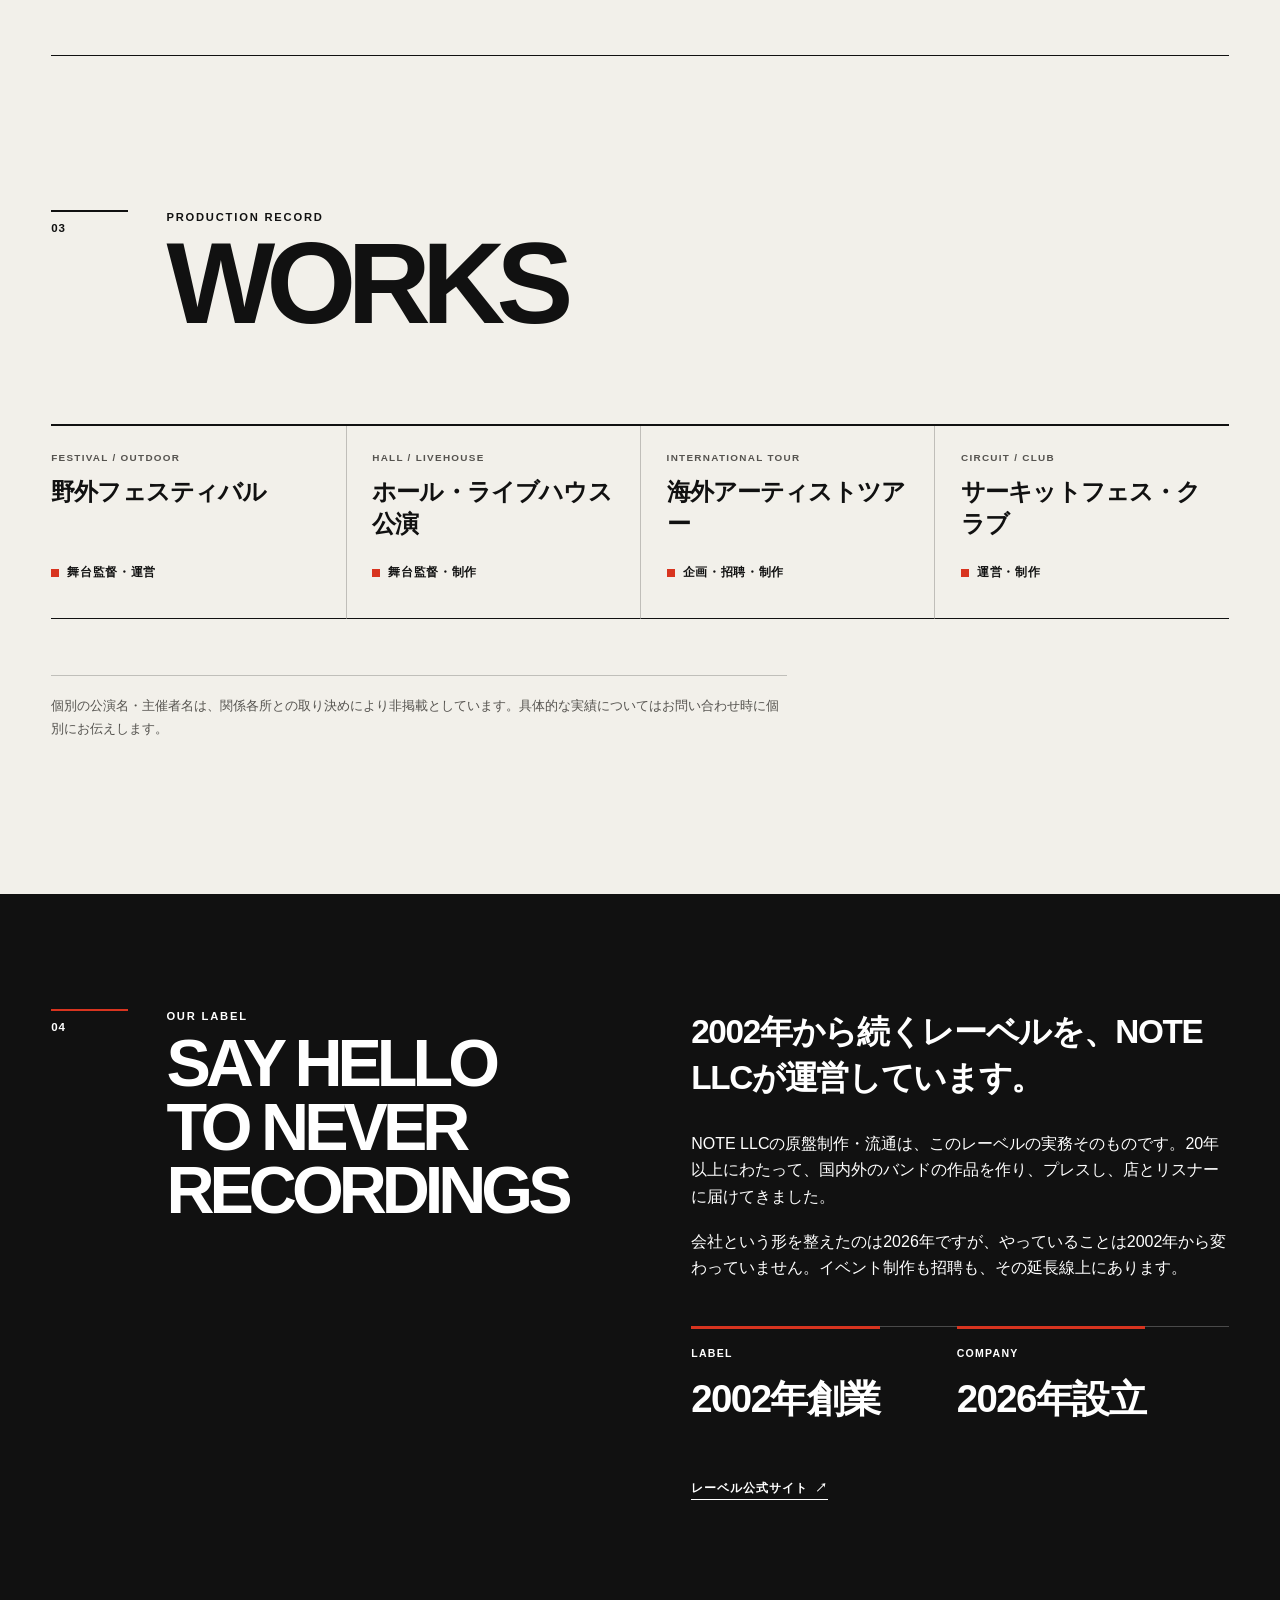
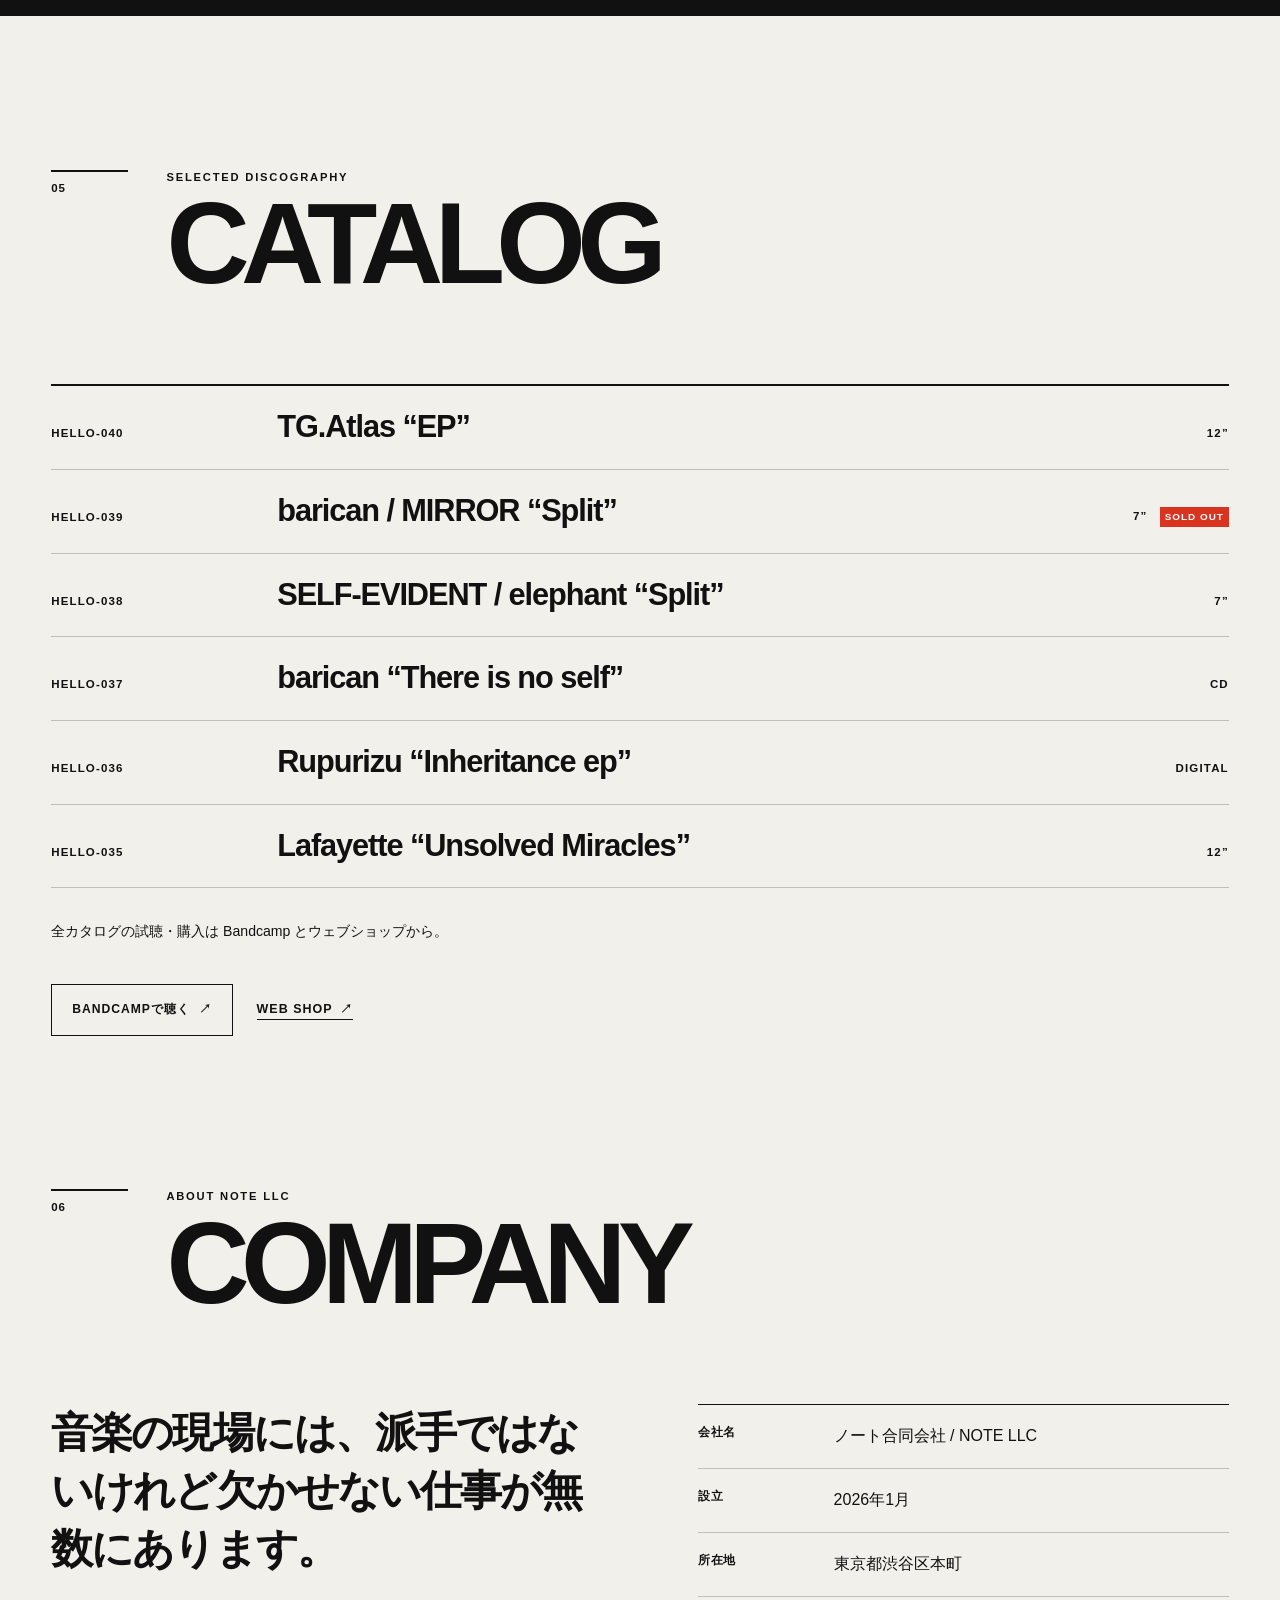
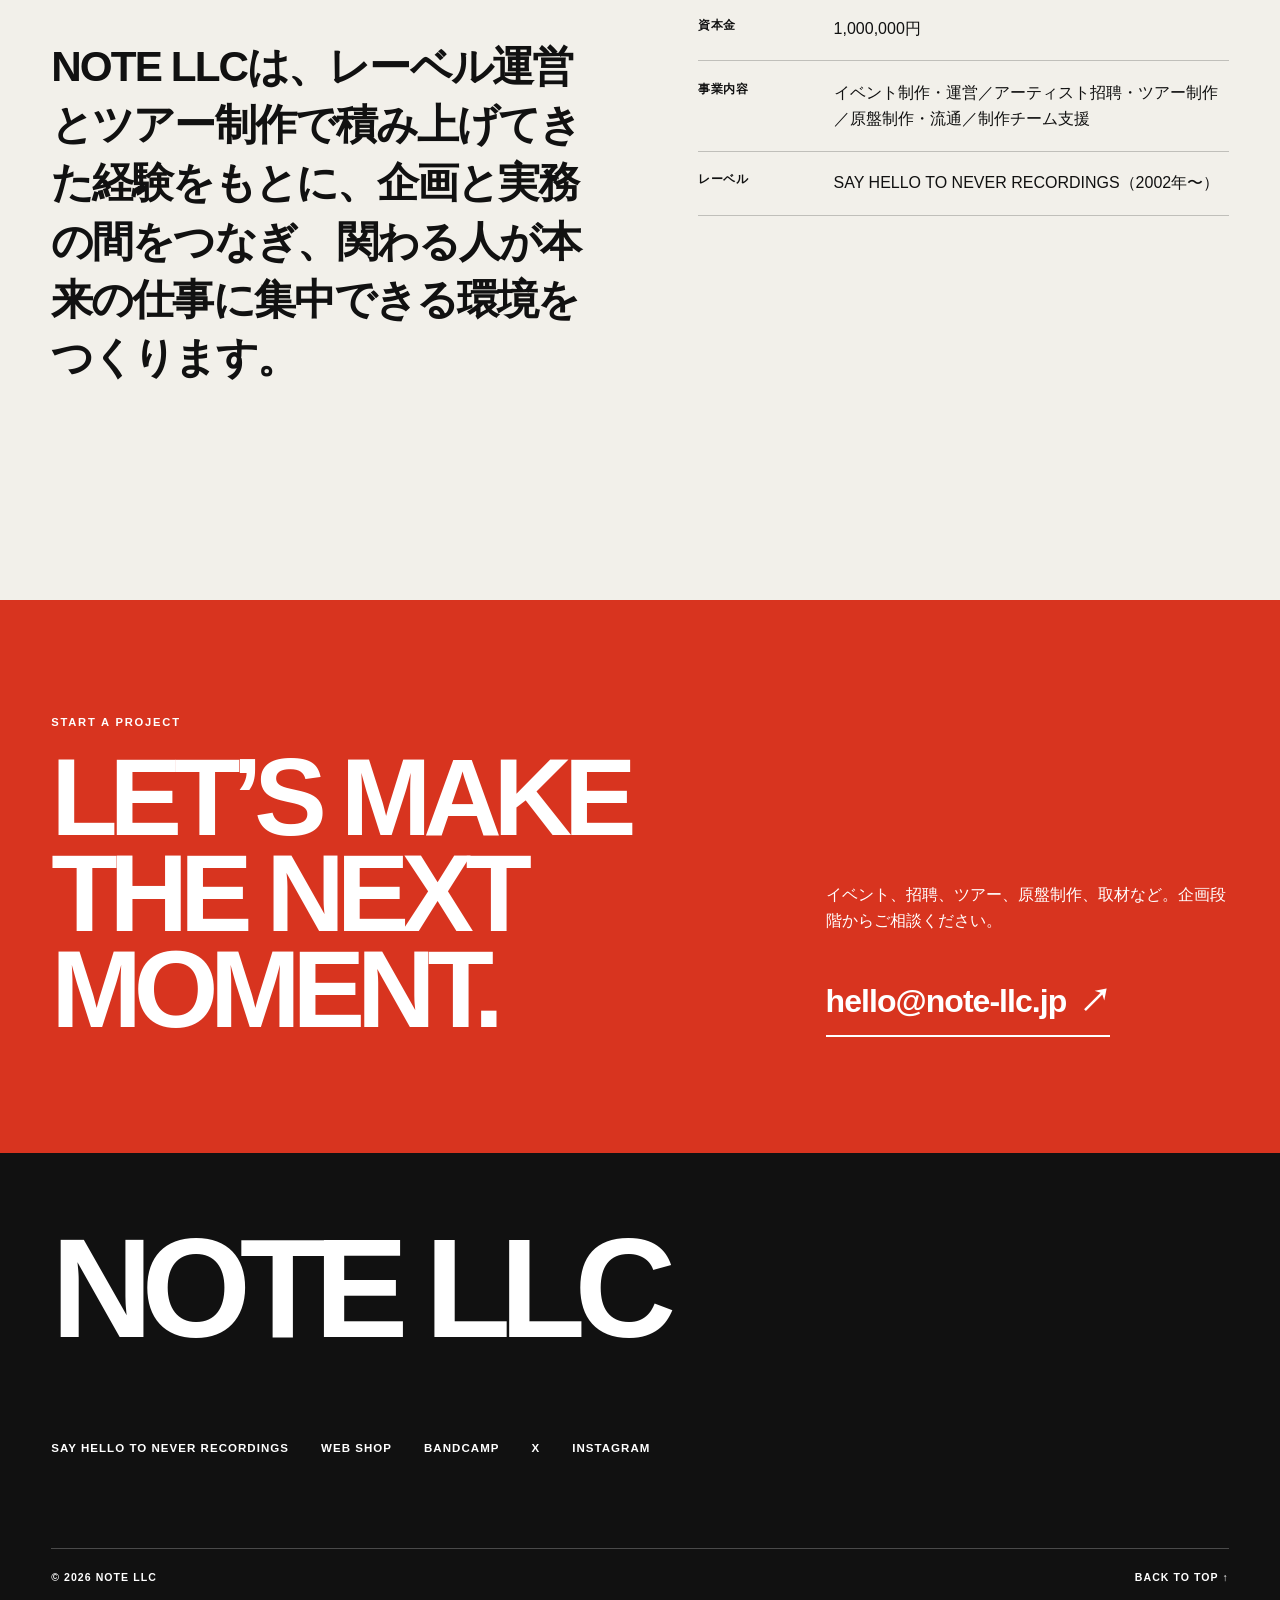
==== commit e5cedfef: "Summary … サイト全面刷新 （必須） Description … 空欄でOK" ====
--- a/index.html
+++ b/index.html
@@ -1,308 +1,343 @@
-<!DOCTYPE html>
+<!doctype html>
 <html lang="ja">
 <head>
-  <meta charset="utf-8" />
-  <meta name="viewport" content="width=device-width, initial-scale=1" />
-  <title>NOTE LLC｜イベントとレコードで“いま”を届ける制作チーム</title>
-  <meta name="description" content="NOTE LLC｜イベント制作／アーティスト招聘／原盤制作／DriveShare／会社情報／お問い合わせ" />
-  <link rel="preconnect" href="https://fonts.googleapis.com">
-  <link rel="preconnect" href="https://fonts.gstatic.com" crossorigin>
-  <link href="https://fonts.googleapis.com/css2?family=Inter:wght@300;400;600;700&family=Noto+Sans+JP:wght@300;400;700&display=swap" rel="stylesheet">
-  <style>
-    :root{
-      --bg:#0b0c10;--panel:#121418;--text:#e6e9ef;--muted:#9aa3af;--brand:#7dd3fc;--brand2:#a78bfa;--accent:#22d3ee;--border:#1f2430;
-      --shadow:0 10px 25px rgba(0,0,0,.35);
-    }
-    *{box-sizing:border-box}
-    html,body{margin:0;height:100%;}
-    body{font-family:Inter, "Noto Sans JP", system-ui, -apple-system, Segoe UI, Roboto, Helvetica, Arial, "Apple Color Emoji","Segoe UI Emoji"; background:linear-gradient(180deg,var(--bg),#0f1117); color:var(--text);}
-    a{color:var(--text);text-decoration:none}
-    .container{width:min(1120px,92%);margin-inline:auto}
-    header{position:sticky;top:0;z-index:50;background:rgba(11,12,16,.7);backdrop-filter:blur(10px);border-bottom:1px solid var(--border)}
-    .nav{display:flex;align-items:center;justify-content:space-between;padding:14px 0}
-    .brand{display:flex;align-items:center;gap:10px;font-weight:700;letter-spacing:.02em}
-    .brand .logo{width:28px;height:28px;border-radius:9px;background:linear-gradient(135deg,var(--brand),var(--brand2));box-shadow:var(--shadow)}
-    .nav ul{display:flex;gap:18px;list-style:none;padding:0;margin:0;align-items:center}
-    .btn{display:inline-block;border:1px solid var(--border);padding:10px 14px;border-radius:12px;background:linear-gradient(180deg,#161a22,#10131a);box-shadow:var(--shadow)}
-    .btn:hover{border-color:#2a3142}
-
-    .hero{position:relative;overflow:hidden}
-    .hero .wrap{display:grid;grid-template-columns:1.2fr .8fr;gap:36px;align-items:center;padding:72px 0}
-    .kicker{display:inline-flex;align-items:center;gap:8px;color:var(--muted);font-size:.9rem}
-    .kicker .dot{width:8px;height:8px;border-radius:999px;background:linear-gradient(135deg,var(--accent),var(--brand2));box-shadow:0 0 0 6px rgba(34,211,238,.08)}
-    h1{font-size:clamp(28px,4.5vw,44px);line-height:1.1;margin:10px 0 16px}
-    .lead{color:#d2d6de;font-size:1.05rem;line-height:1.7}
-    .cta{display:flex;gap:12px;margin-top:26px;flex-wrap:wrap}
-    .cta .primary{background:linear-gradient(135deg,var(--brand),var(--accent));color:#0b0c10;border:0}
-    .cta .ghost{background:transparent;border:1px solid #2a3142}
-.hero .art{
-  position:relative;
-  min-height:280px;                                 
-  border:1px solid var(--border);
-  border-radius:22px;
-  background:
-    radial-gradient(70% 60% at 10% 0%, rgba(125,211,252,.2), transparent 60%),
-    radial-gradient(65% 50% at 80% 20%, rgba(167,139,250,.18), transparent 60%),
-    linear-gradient(180deg,#0e1218,#0a0d12);
-  box-shadow:var(--shadow);
-  display:flex;                                    
-  align-items:center;
-  justify-content:center;
-  overflow:hidden;
-}
-
-.hero .art img{
-  display:block;
-  width:auto;                                        
-  height:auto;                                      
-  max-width:100%;                                   
-  max-height:420px;                                 
-}
-    .chiprow{display:flex;flex-wrap:wrap;gap:10px;margin-top:14px}
-    .chip{border:1px solid #263043;border-radius:999px;padding:6px 10px;color:#cbd5e1;font-size:.85rem}
-
-    section{padding:60px 0;border-top:1px solid var(--border)}
-    h2{font-size:clamp(22px,3.2vw,30px);margin:0 0 18px}
-    p{color:#cbd5e1}
-
-    .grid{display:grid;gap:16px;grid-template-columns:repeat(12,1fr)}
-    .card{grid-column:span 12;border:1px solid var(--border);background:linear-gradient(180deg,#12151b,#0f1217);border-radius:18px;padding:18px}
-    .card h3{margin:.2rem 0 .3rem;font-size:1.05rem}
-    .muted{color:var(--muted)}
-
-    /* Services */
-    .svc{grid-column:span 6}
-
-    /* Catalog */
-    .catalog-list{display:grid;grid-template-columns:repeat(2,1fr);gap:12px}
-    .catalog-list a{border:1px dashed #2a3142;border-radius:12px;padding:12px}
-
-    /* Footer */
-    footer{border-top:1px solid var(--border);padding:28px 0;color:var(--muted)}
-
-    /* === DRIVESHARE用に追加 === */
-    .driveshare-header {
-      display: flex;
-      align-items: center;
-      gap: 15px;
-      margin-bottom: 18px;
-    }
-    .driveshare-header h2 {
-      margin: 0;
-    }
-    .square-frame {
-      width: 60px;
-      height: 60px;
-      border-radius: 12px;
-      overflow: hidden;
-      border: 1px solid var(--border);
-      background: var(--panel);
-      flex-shrink: 0;
-    }
-    .square-frame img {
-      width: 100%;
-      height: 100%;
-      object-fit: cover;
-      object-position: center;
-      display: block;
-    }
-
-    /* Responsive */
-    @media (max-width: 860px){
-      .hero .wrap{grid-template-columns:1fr;gap:18px;padding:46px 0}
-      .svc{grid-column:span 12}
-      .catalog-list{grid-template-columns:1fr}
-      .nav ul{gap:10px;font-size:.95rem;flex-wrap:wrap;justify-content:flex-end}
-    }
-  </style>
+  <meta charset="utf-8">
+  <meta name="viewport" content="width=device-width, initial-scale=1">
+  <title>NOTE LLC｜イベント制作・アーティスト招聘・原盤制作</title>
+  <meta name="description" content="ノート合同会社（NOTE LLC）は、イベント制作、海外アーティスト招聘・ツアー制作、原盤制作・流通を行う東京の制作会社です。2002年から続くレーベル SAY HELLO TO NEVER RECORDINGS を運営しています。">
+  <meta name="theme-color" content="#111111">
+  <meta property="og:type" content="website">
+  <meta property="og:site_name" content="NOTE LLC">
+  <meta property="og:locale" content="ja_JP">
+  <meta property="og:url" content="https://www.note-llc.jp/">
+  <meta property="og:title" content="NOTE LLC｜イベント制作・アーティスト招聘・原盤制作">
+  <meta property="og:description" content="ライブの現場設計から当日運営、海外アーティストの招聘とツアー制作、原盤制作・流通まで。2002年から続くレーベル SAY HELLO TO NEVER RECORDINGS を運営しています。">
+  <meta property="og:image" content="https://www.note-llc.jp/assets/ogp.jpg">
+  <meta property="og:image:width" content="1200">
+  <meta property="og:image:height" content="630">
+  <meta property="og:image:alt" content="照明が交差するライブ会場と観客">
+  <meta name="twitter:card" content="summary_large_image">
+  <link rel="canonical" href="https://www.note-llc.jp/">
+  <link rel="icon" href="assets/favicon.svg" type="image/svg+xml">
+  <link rel="stylesheet" href="css/styles.css">
+  <script defer src="js/main.js"></script>
+  <script type="application/ld+json">
+  {
+    "@context": "https://schema.org",
+    "@type": "Organization",
+    "name": "ノート合同会社",
+    "alternateName": "NOTE LLC",
+    "url": "https://www.note-llc.jp/",
+    "logo": "https://www.note-llc.jp/assets/ogp.jpg",
+    "email": "hello@note-llc.jp",
+    "foundingDate": "2026-01",
+    "description": "イベント制作、海外アーティスト招聘・ツアー制作、原盤制作・流通、制作チーム支援を行う制作会社。レーベル SAY HELLO TO NEVER RECORDINGS を運営。",
+    "address": {
+      "@type": "PostalAddress",
+      "addressLocality": "渋谷区本町",
+      "addressRegion": "東京都",
+      "addressCountry": "JP"
+    },
+    "subOrganization": {
+      "@type": "MusicGroup",
+      "name": "SAY HELLO TO NEVER RECORDINGS",
+      "foundingDate": "2002",
+      "url": "https://sayhellotoneverrecording.amebaownd.com/"
+    },
+    "sameAs": [
+      "https://sayhellotoneverrecording.amebaownd.com/",
+      "https://sayhellotoneverrecordings.bandcamp.com/",
+      "https://sayhelloto.thebase.in/",
+      "https://x.com/SHTN_rec",
+      "https://www.instagram.com/say_hello_to_never_recordings/"
+    ]
+  }
+  </script>
 </head>
 <body>
-  <header>
-    <div class="container nav">
-      <a href="#top" class="brand" aria-label="NOTE LLC Home">
-        <span class="logo" aria-hidden="true"></span>
-        <span>NOTE LLC</span>
+  <a class="skip-link" href="#main">本文へ移動</a>
+
+  <header class="site-header" data-header>
+    <div class="header-inner">
+      <a class="brand" href="#top" aria-label="NOTE LLC ホーム">
+        <span class="brand-mark" aria-hidden="true">N</span>
+        <span class="brand-name">NOTE LLC</span>
       </a>
-      <nav aria-label="Primary">
-        <ul>
-          <li><a href="#new">NEW</a></li>
-          <li><a href="#catalog">CATALOG</a></li>
-          <li><a href="#services">SERVICES</a></li>
-          <li><a href="#driveshare">DRIVESHARE</a></li>
-          <li><a href="#company">COMPANY</a></li>
-          <li><a href="#contact" class="btn">CONTACT</a></li>
-        </ul>
+
+      <button class="menu-button" type="button" aria-expanded="false" aria-controls="site-nav" data-menu-button>
+        <span class="menu-button-label">MENU</span>
+        <span class="menu-button-icon" aria-hidden="true"></span>
+      </button>
+
+      <nav class="site-nav" id="site-nav" aria-label="メインナビゲーション" data-nav>
+        <a href="#now">NOW</a>
+        <a href="#services">SERVICES</a>
+        <a href="#works">WORKS</a>
+        <a href="#label">LABEL</a>
+        <a href="#company">COMPANY</a>
+        <a class="nav-contact" href="#contact">CONTACT</a>
       </nav>
     </div>
   </header>
 
-<main id="top">
-  <section class="hero">
-    <div class="container wrap">
-
+  <main id="main">
+    <section class="hero" id="top" aria-labelledby="hero-title">
+      <div class="hero-copy">
+        <p class="eyebrow">INDEPENDENT LABEL / EVENT PRODUCTION</p>
+        <h1 id="hero-title">
+          <span>音楽が動く、</span>
+          <span>その瞬間をつくる。</span>
+        </h1>
+        <p class="hero-lead">
+          ライブの現場設計から当日運営、海外アーティストの招聘とツアー制作、原盤制作・流通まで。<br>
+          NOTE LLCは、2002年から続くレーベル SAY HELLO TO NEVER RECORDINGS を運営しながら、音楽に必要な実務を、現場の温度を失わずに組み立てています。
+        </p>
+        <div class="hero-actions">
+          <a class="button button-primary" href="#services">サービスを見る</a>
+          <a class="text-link" href="mailto:hello@note-llc.jp">案件を相談する <span aria-hidden="true">↗</span></a>
+        </div>
+      </div>
+
+      <figure class="hero-visual">
+        <img src="assets/hero.jpg" width="1280" height="720" fetchpriority="high" decoding="async" alt="照明が交差するライブ会場と観客">
+        <figcaption>
+          <span>LIVE / TOUR / RECORD</span>
+          <span>TOKYO, JAPAN</span>
+        </figcaption>
+      </figure>
+
+      <div class="hero-index" aria-hidden="true">EST. 2002 — INC. 2026</div>
+    </section>
+
+    <section class="section now" id="now" aria-labelledby="now-title">
+      <div class="section-heading">
+        <p class="section-number">01</p>
+        <div>
+          <p class="eyebrow">CURRENT OUTPUT</p>
+          <h2 id="now-title">NOW</h2>
+        </div>
+      </div>
+
+      <div class="feature-grid">
+        <article class="feature-card feature-card-dark">
+          <p class="feature-meta">RELEASE / HELLO-039</p>
+          <h3>barican × MIRROR<br>“split” 7inch</h3>
+          <p>二組の現在地を刻んだ、限定300枚のスプリット7インチ。マスタリング TJ Lipple、アートワーク Daniel Hawkins。</p>
+          <div class="feature-footer">
+            <span>2026.03.11 <span class="tag-sold">SOLD OUT</span></span>
+            <a href="https://sayhelloto.thebase.in/items/136020564" target="_blank" rel="noopener noreferrer">VIEW RELEASE <span aria-hidden="true">↗</span></a>
+          </div>
+        </article>
+
+        <article class="feature-card feature-card-light">
+          <p class="feature-meta">JOURNAL / AFTER TOUR TALK</p>
+          <h3>Self-Evident × elephant</h3>
+          <p>ツアーを終えた両バンドに聞く、音楽、共同体、そして次の景色。</p>
+          <div class="feature-footer">
+            <span>INTERVIEW</span>
+            <a href="https://note.com/shtn_rec/n/n1e06d8f4403f" target="_blank" rel="noopener noreferrer">READ ON NOTE <span aria-hidden="true">↗</span></a>
+          </div>
+        </article>
+      </div>
+    </section>
+
+    <section class="section services" id="services" aria-labelledby="services-title">
+      <div class="section-heading">
+        <p class="section-number">02</p>
+        <div>
+          <p class="eyebrow">WHAT WE DO</p>
+          <h2 id="services-title">SERVICES</h2>
+        </div>
+      </div>
+
+      <div class="services-list">
+        <article class="service-item">
+          <p class="service-id">01</p>
+          <h3>イベント制作・運営</h3>
+          <p>企画設計、会場選定、予算管理、出演者・スタッフ調整、舞台進行、受付、当日運営まで。規模に合わせて必要な実務を組み立てます。</p>
+          <p class="service-en">EVENT PRODUCTION</p>
+        </article>
+
+        <article class="service-item">
+          <p class="service-id">02</p>
+          <h3>アーティスト招聘・ツアー制作</h3>
+          <p>海外アーティストの招聘、ツアー全体の設計と進行。国内移動、宿泊、機材、地方会場との連携、精算まで対応します。渡航・在留に関する手続きは、必要書類の準備や関係先とのやり取りを伴走してサポートします（申請の代理は行いません）。</p>
+          <p class="service-en">ARTIST BOOKING / TOUR MANAGEMENT</p>
+        </article>
+
+        <article class="service-item">
+          <p class="service-id">03</p>
+          <h3>原盤制作・流通</h3>
+          <p>レコード、CD、カセット、配信作品の企画から録音・マスタリング進行、仕様提案、製造、国内外ストアへの導線設計まで支援します。</p>
+          <p class="service-en">RECORD PRODUCTION / DISTRIBUTION</p>
+        </article>
+
+        <article class="service-item">
+          <p class="service-id">04</p>
+          <h3>制作チーム支援</h3>
+          <p>日英バイリンガル資料、契約・進行書類、現場チェックリスト、ツアー工程、広報素材など、現場を止めないための実務を整備します。</p>
+          <p class="service-en">PRODUCTION SUPPORT</p>
+        </article>
+      </div>
+    </section>
+
+    <section class="section works" id="works" aria-labelledby="works-title">
+      <div class="section-heading">
+        <p class="section-number">03</p>
+        <div>
+          <p class="eyebrow">PRODUCTION RECORD</p>
+          <h2 id="works-title">WORKS</h2>
+        </div>
+      </div>
+
+      <div class="field-grid">
+        <article class="field">
+          <p class="field-en">FESTIVAL / OUTDOOR</p>
+          <h3>野外フェスティバル</h3>
+          <p class="field-role">舞台監督・運営</p>
+        </article>
+        <article class="field">
+          <p class="field-en">HALL / LIVEHOUSE</p>
+          <h3>ホール・ライブハウス公演</h3>
+          <p class="field-role">舞台監督・制作</p>
+        </article>
+        <article class="field">
+          <p class="field-en">INTERNATIONAL TOUR</p>
+          <h3>海外アーティストツアー</h3>
+          <p class="field-role">企画・招聘・制作</p>
+        </article>
+        <article class="field">
+          <p class="field-en">CIRCUIT / CLUB</p>
+          <h3>サーキットフェス・クラブ</h3>
+          <p class="field-role">運営・制作</p>
+        </article>
+      </div>
+
+      <p class="work-note">個別の公演名・主催者名は、関係各所との取り決めにより非掲載としています。具体的な実績についてはお問い合わせ時に個別にお伝えします。</p>
+    </section>
+
+    <section class="label" id="label" aria-labelledby="label-title">
+      <div class="label-inner">
+        <div class="section-heading section-heading-invert">
+          <p class="section-number">04</p>
+          <div>
+            <p class="eyebrow">OUR LABEL</p>
+            <h2 id="label-title">SAY HELLO<br>TO NEVER<br>RECORDINGS</h2>
+          </div>
+        </div>
+
+        <div class="label-body">
+          <p class="label-lead">2002年から続くレーベルを、NOTE LLCが運営しています。</p>
+          <p>NOTE LLCの原盤制作・流通は、このレーベルの実務そのものです。20年以上にわたって、国内外のバンドの作品を作り、プレスし、店とリスナーに届けてきました。</p>
+          <p>会社という形を整えたのは2026年ですが、やっていることは2002年から変わっていません。イベント制作も招聘も、その延長線上にあります。</p>
+
+          <dl class="label-facts">
+            <div>
+              <dt>LABEL</dt>
+              <dd>2002年創業</dd>
+            </div>
+            <div>
+              <dt>COMPANY</dt>
+              <dd>2026年設立</dd>
+            </div>
+          </dl>
+
+          <div class="label-links">
+            <a class="text-link" href="https://sayhellotoneverrecording.amebaownd.com/" target="_blank" rel="noopener noreferrer">レーベル公式サイト <span aria-hidden="true">↗</span></a>
+          </div>
+        </div>
+      </div>
+    </section>
+
+    <section class="section catalog" id="catalog" aria-labelledby="catalog-title">
+      <div class="section-heading">
+        <p class="section-number">05</p>
+        <div>
+          <p class="eyebrow">SELECTED DISCOGRAPHY</p>
+          <h2 id="catalog-title">CATALOG</h2>
+        </div>
+      </div>
+
+      <ul class="works-table">
+        <li class="work-row">
+          <span class="work-code">HELLO-040</span><span class="work-title">TG.Atlas “EP”</span><span class="work-format">12”</span>
+        </li>
+        <li class="work-row">
+          <span class="work-code">HELLO-039</span><span class="work-title">barican / MIRROR “Split”</span><span class="work-format">7” <span class="tag-sold">SOLD OUT</span></span>
+        </li>
+        <li class="work-row">
+          <span class="work-code">HELLO-038</span><span class="work-title">SELF-EVIDENT / elephant “Split”</span><span class="work-format">7”</span>
+        </li>
+        <li class="work-row">
+          <span class="work-code">HELLO-037</span><span class="work-title">barican “There is no self”</span><span class="work-format">CD</span>
+        </li>
+        <li class="work-row">
+          <span class="work-code">HELLO-036</span><span class="work-title">Rupurizu “Inheritance ep”</span><span class="work-format">DIGITAL</span>
+        </li>
+        <li class="work-row">
+          <span class="work-code">HELLO-035</span><span class="work-title">Lafayette “Unsolved Miracles”</span><span class="work-format">12”</span>
+        </li>
+      </ul>
+
+      <p class="works-note">全カタログの試聴・購入は Bandcamp とウェブショップから。</p>
+
+      <div class="section-cta">
+        <a class="button button-outline" href="https://sayhellotoneverrecordings.bandcamp.com/" target="_blank" rel="noopener noreferrer">BANDCAMPで聴く <span aria-hidden="true">↗</span></a>
+        <a class="text-link" href="https://sayhelloto.thebase.in/" target="_blank" rel="noopener noreferrer">WEB SHOP <span aria-hidden="true">↗</span></a>
+      </div>
+    </section>
+
+    <section class="section company" id="company" aria-labelledby="company-title">
+      <div class="section-heading">
+        <p class="section-number">06</p>
+        <div>
+          <p class="eyebrow">ABOUT NOTE LLC</p>
+          <h2 id="company-title">COMPANY</h2>
+        </div>
+      </div>
+
+      <div class="company-layout">
+        <div class="company-statement">
+          <p>音楽の現場には、派手ではないけれど欠かせない仕事が無数にあります。</p>
+          <p>NOTE LLCは、レーベル運営とツアー制作で積み上げてきた経験をもとに、企画と実務の間をつなぎ、関わる人が本来の仕事に集中できる環境をつくります。</p>
+        </div>
+
+        <dl class="company-data">
+          <div><dt>会社名</dt><dd>ノート合同会社 / NOTE LLC</dd></div>
+          <div><dt>設立</dt><dd>2026年1月</dd></div>
+          <div><dt>所在地</dt><dd>東京都渋谷区本町</dd></div>
+          <div><dt>資本金</dt><dd>1,000,000円</dd></div>
+          <div><dt>事業内容</dt><dd>イベント制作・運営／アーティスト招聘・ツアー制作／原盤制作・流通／制作チーム支援</dd></div>
+          <div><dt>レーベル</dt><dd>SAY HELLO TO NEVER RECORDINGS（2002年〜）</dd></div>
+        </dl>
+      </div>
+    </section>
+
+    <section class="contact" id="contact" aria-labelledby="contact-title">
       <div>
-        <div class="kicker"><span class="dot"></span>Independent Label / Event Production</div>
-        <h1>イベントとレコードで“いま”を届ける制作チーム</h1>
-        <p class="lead">ライブの現場設計から当日運営、海外アーティストの招聘、原盤制作まで。SAY HELLO TO NEVER RECORDINGS と連動し、シンプルで誠実なオペレーションを提供します。</p>
-        <div class="cta">
-          <a href="#services" class="btn primary">サービスを見る</a>
-          <a href="#catalog" class="btn ghost">カタログへ</a>
-        </div>
-        <div class="chiprow" aria-label="Highlights">
-          <span class="chip">Event Production</span>
-          <span class="chip">Artist Booking</span>
-          <span class="chip">Record Production</span>
-          <span class="chip">DriveShare</span>
-        </div>
-      </div>
-
-      <div class="art">
-        <img
-          src="/hero.jpg"
-          alt="NOTE LLC ライブシーン"
-          loading="lazy"
-        >
-      </div>
-
+        <p class="eyebrow">START A PROJECT</p>
+        <h2 id="contact-title">LET’S MAKE<br>THE NEXT<br>MOMENT.</h2>
+      </div>
+      <div class="contact-action">
+        <p>イベント、招聘、ツアー、原盤制作、取材など。企画段階からご相談ください。</p>
+        <a class="contact-mail" href="mailto:hello@note-llc.jp">hello@note-llc.jp <span aria-hidden="true">↗</span></a>
+      </div>
+    </section>
+  </main>
+
+  <footer class="site-footer">
+    <div class="footer-brand">NOTE LLC</div>
+    <div class="footer-links" aria-label="関連リンク">
+      <a href="https://sayhellotoneverrecording.amebaownd.com/" target="_blank" rel="noopener noreferrer">SAY HELLO TO NEVER RECORDINGS</a>
+      <a href="https://sayhelloto.thebase.in/" target="_blank" rel="noopener noreferrer">WEB SHOP</a>
+      <a href="https://sayhellotoneverrecordings.bandcamp.com/" target="_blank" rel="noopener noreferrer">BANDCAMP</a>
+      <a href="https://x.com/SHTN_rec" target="_blank" rel="noopener noreferrer">X</a>
+      <a href="https://www.instagram.com/say_hello_to_never_recordings/" target="_blank" rel="noopener noreferrer">INSTAGRAM</a>
     </div>
-  </section>
-</main>
-
-    <section id="new" aria-labelledby="new-title">
-      <div class="container">
-        <h2 id="new-title">NEW</h2>
-        <div class="grid">
-          <article class="card" style="grid-column:span 7">
-            <h3>HELLO-039｜MIRROR / barican Split 7"</h3>
-            <p class="muted">2026/3/11発売。お求めは<a href="https://sayhelloto.thebase.in/items/136020564" target="_blank" rel="noopener noreferrer">こちら</a>から。</p>
-            <p class="muted">Bandcamp先行情報をチェック → <a href="#" aria-label="Bandcamp">Bandcamp</a></p>
-          </article>
-          <article class="card" style="grid-column:span 5">
-  <h3>TOUR｜Self-Evident + elephant</h3>
-  <p class="muted">
-    2025 Japan Tour, アフターインタビューを
-    <a href="https://note.com/shtn_rec/n/n1e06d8f4403f" target="_blank" rel="noopener noreferrer">note</a>
-    に掲載。
-  </p>
-</article>
-        </div>
-      </div>
-    </section>
-
-    <section id="catalog" aria-labelledby="catalog-title">
-      <div class="container">
-        <h2 id="catalog-title">CATALOG</h2>
-        <p class="muted">テキスト一覧（詳細・音源試聴はBandcampへ）</p>
-        <div class="catalog-list" role="list">
-          <a role="listitem" href="#">HELLO‑040｜TG.Atlas "EP" 12"</a>
-          <a role="listitem" href="#">HELLO‑039｜barican / MIRROR "Split" 7"</a>
-          <a role="listitem" href="#">HELLO‑038｜SELF-EVIDENT / elephant "Split" 7"</a>
-          <a role="listitem" href="#">HELLO‑037｜barican "There is no self" CD</a>
-          <a role="listitem" href="#">HELLO‑036｜Rupurizu "Inheritance ep" streaming</a>
-          <a role="listitem" href="#">HELLO‑035｜Lafayette "Unsolved Miracles" 12"</a>
-        </div>
-      </div>
-    </section>
-
-    <section id="services" aria-labelledby="services-title">
-      <div class="container">
-        <h2 id="services-title">SERVICES</h2>
-        <div class="grid">
-          <div class="card svc">
-            <h3>イベント制作</h3>
-            <p class="muted">企画制作／会場選定／舞監・進行／当日運営までワンストップ。ライブハウス〜ホールクラス、屋外フェスの運営実績多数あり。</p>
-          </div>
-          <div class="card svc">
-            <h3>アーティスト招聘・ツアー企画</h3>
-            <p class="muted">興行ビザ（COE）準備〜プロモーション、地方会場との連携まで。現実的な収支設計で無理なく実現します。</p>
-          </div>
-          <div class="card svc">
-            <h3>原盤制作・流通</h3>
-            <p class="muted">7"/12"レコード/CD/カセットテープの小ロットからの受注、仕様提案、国内外ストア流通の導線設計まで支援。</p>
-          </div>
-          <div class="card svc">
-            <h3>制作チーム支援</h3>
-            <p class="muted">英日バイリンガルの制作資料、契約書テンプレ、現場チェックリスト等の整備・運用を代行。</p>
-          </div>
-        </div>
-      </div>
-    </section>
-
-    <section id="driveshare" aria-labelledby="driveshare-title">
-      <div class="container">
-        <div class="driveshare-header">
-          <h2 id="driveshare-title">DRIVESHARE</h2>
-          <div class="square-frame">
-            <img 
-              src="hi_ace.jpg" 
-              alt="DriveShare用 ハイエースワゴン"
-              loading="lazy"
-            >
-          </div>
-        </div>
-        <div class="card">
-          <p class="muted">ツアーバンド向けの<a href="https://drive-share.net/l/no-slug/69a9749c-3027-4d77-90ac-ba6a1501ef90" target="_blank" rel="noopener noreferrer">車両シェア</a>を開始。<br/>※ 法令遵守の範囲で提供します。詳細・空き状況はお問い合わせください。</p>
-        </div>
-      </div>
-    </section>
-
-    <section id="company" aria-labelledby="company-title">
-      <div class="container">
-        <h2 id="company-title">COMPANY</h2>
-        <div class="grid">
-          <div class="card" style="grid-column:span 7">
-            <h3>ノート合同会社（NOTE LLC）</h3>
-            <p class="muted">設立：2026/01｜所在地：渋谷区本町｜資本金：1,000,000円</p>
-            <p class="muted">事業：イベント制作・運営／アーティスト招聘／原盤制作／DriveShare 他</p>
-          </div>
-          <div class="card" style="grid-column:span 5">
-            <h3>関連リンク</h3>
-            <p class="muted">
-  <a href="https://sayhellotoneverrecording.amebaownd.com">SAY HELLO TO NEVER RECORDINGS</a> ／
-  <a href="https://sayhelloto.thebase.in">BASE</a> ／
-  <a href="https://sayhellotoneverrecordings.bandcamp.com">Bandcamp</a> ／
-  <a href="https://drive-share.net">DriveShare</a> ／
-  <a href="https://x.com/SHTN_rec">X</a> ／
-  <a href="https://www.instagram.com/say_hello_to_never_recordings/">Instagram</a>
-</p>
-          </div>
-        </div>
-      </div>
-    </section>
-
-    <section id="contact" aria-labelledby="contact-title">
-      <div class="container">
-        <h2 id="contact-title">CONTACT</h2>
-        <div class="card">
-          <p class="muted">案件のご相談・お見積り・メディア問い合わせは下記へ。</p>
-          <p><a class="btn" href="mailto:hello@example.com?subject=Inquiry%20from%20NOTE%20LLC%20LP">hello@note-llc.jp</a></p>
-          <p class="muted">または各種SNSのDMから。</p>
-        </div>
-      </div>
-    </section>
-  </main>
-
-  <footer>
-    <div class="container" style="display:flex;justify-content:space-between;gap:12px;flex-wrap:wrap">
-      <small>© <span id="year"></span> note llc</small>
-      <small class="muted">Built with plain HTML/CSS</small>
+    <div class="footer-bottom">
+      <p>© <span data-year></span> NOTE LLC</p>
+      <a href="#top">BACK TO TOP ↑</a>
     </div>
   </footer>
-
-  <script>
-    // smooth scroll
-    document.querySelectorAll('a[href^="#"]').forEach(a=>{
-      a.addEventListener('click',e=>{
-        const id=a.getAttribute('href');
-        if(id.length>1){
-          e.preventDefault();
-          document.querySelector(id)?.scrollIntoView({behavior:'smooth',block:'start'});
-          history.replaceState(null,'',id);
-        }
-      })
-    });
-    // year
-    document.getElementById('year').textContent=new Date().getFullYear();
-  </script>
 </body>
 </html>
--- a/css/styles.css
+++ b/css/styles.css
@@ -0,0 +1,1100 @@
+:root {
+  --ink: #111111;
+  --paper: #f2f0ea;
+  --white: #ffffff;
+  /* 白文字とのコントラスト比 4.74:1 = WCAG AA 適合 */
+  --signal: #d8341f;
+  --line: rgba(17, 17, 17, 0.22);
+  --line-dark: rgba(255, 255, 255, 0.24);
+  --page-padding: clamp(1.25rem, 4vw, 4.5rem);
+  --section-gap: clamp(6rem, 12vw, 11rem);
+  --radius: 0;
+  --font-sans: "Helvetica Neue", Helvetica, Arial, "Hiragino Kaku Gothic ProN", "Yu Gothic", YuGothic, sans-serif;
+}
+
+*,
+*::before,
+*::after {
+  box-sizing: border-box;
+}
+
+html {
+  scroll-behavior: smooth;
+  scroll-padding-top: 5rem;
+}
+
+body {
+  margin: 0;
+  color: var(--ink);
+  background: var(--paper);
+  font-family: var(--font-sans);
+  font-size: 16px;
+  line-height: 1.65;
+  -webkit-font-smoothing: antialiased;
+}
+
+body.menu-open {
+  overflow: hidden;
+}
+
+img {
+  display: block;
+  max-width: 100%;
+}
+
+a {
+  color: inherit;
+  text-decoration: none;
+}
+
+button,
+a {
+  -webkit-tap-highlight-color: transparent;
+}
+
+button,
+input,
+textarea,
+select {
+  font: inherit;
+}
+
+:focus-visible {
+  outline: 3px solid var(--signal);
+  outline-offset: 4px;
+}
+
+.skip-link {
+  position: fixed;
+  top: 0.75rem;
+  left: 0.75rem;
+  z-index: 999;
+  padding: 0.75rem 1rem;
+  color: var(--white);
+  background: var(--ink);
+  transform: translateY(-150%);
+}
+
+.skip-link:focus {
+  transform: translateY(0);
+}
+
+.site-header {
+  position: fixed;
+  inset: 0 0 auto;
+  z-index: 100;
+  color: var(--white);
+  background: transparent;
+  transition: background-color 180ms ease, color 180ms ease, border-color 180ms ease;
+  border-bottom: 1px solid transparent;
+}
+
+.site-header.is-scrolled,
+.site-header.menu-visible {
+  color: var(--ink);
+  background: var(--paper);
+  border-bottom-color: var(--ink);
+}
+
+.header-inner {
+  min-height: 5rem;
+  padding: 0 var(--page-padding);
+  display: flex;
+  align-items: center;
+  justify-content: space-between;
+  gap: 2rem;
+}
+
+.brand {
+  display: inline-flex;
+  align-items: center;
+  gap: 0.8rem;
+  font-weight: 800;
+  letter-spacing: -0.03em;
+}
+
+.brand-mark {
+  display: grid;
+  place-items: center;
+  width: 2rem;
+  height: 2rem;
+  color: var(--white);
+  background: var(--signal);
+  font-size: 1rem;
+  line-height: 1;
+}
+
+.brand-name {
+  font-size: 0.95rem;
+  letter-spacing: 0.03em;
+}
+
+.site-nav {
+  display: flex;
+  align-items: center;
+  gap: clamp(1rem, 2.5vw, 2.5rem);
+  font-size: 0.72rem;
+  font-weight: 700;
+  letter-spacing: 0.12em;
+}
+
+.site-nav a {
+  position: relative;
+  padding: 0.45rem 0;
+}
+
+.site-nav a::after {
+  content: "";
+  position: absolute;
+  right: 0;
+  bottom: 0.1rem;
+  left: 0;
+  height: 1px;
+  background: currentColor;
+  transform: scaleX(0);
+  transform-origin: right;
+  transition: transform 180ms ease;
+}
+
+.site-nav a:hover::after,
+.site-nav a:focus-visible::after {
+  transform: scaleX(1);
+  transform-origin: left;
+}
+
+.site-nav .nav-contact {
+  padding: 0.65rem 1rem;
+  color: var(--white);
+  background: var(--signal);
+}
+
+.site-nav .nav-contact::after {
+  display: none;
+}
+
+.menu-button {
+  display: none;
+  border: 0;
+  color: inherit;
+  background: transparent;
+  cursor: pointer;
+}
+
+.hero {
+  position: relative;
+  min-height: 100svh;
+  padding: clamp(9rem, 15vh, 11rem) var(--page-padding) clamp(3rem, 7vw, 6rem);
+  display: grid;
+  grid-template-columns: minmax(0, 1.02fr) minmax(0, 0.98fr);
+  align-items: end;
+  gap: clamp(2rem, 5vw, 6rem);
+  color: var(--white);
+  background: var(--ink);
+  overflow: hidden;
+}
+
+.hero::before {
+  content: "";
+  position: absolute;
+  inset: 0;
+  background:
+    linear-gradient(90deg, rgba(17, 17, 17, 0.95) 0%, rgba(17, 17, 17, 0.78) 42%, rgba(17, 17, 17, 0.12) 100%),
+    url("../assets/hero.jpg") center / cover no-repeat;
+  opacity: 0.24;
+  filter: grayscale(1) contrast(1.15);
+}
+
+.hero-copy,
+.hero-visual,
+.hero-index {
+  position: relative;
+  z-index: 1;
+}
+
+.eyebrow {
+  margin: 0 0 1.2rem;
+  font-size: 0.7rem;
+  font-weight: 800;
+  letter-spacing: 0.16em;
+  line-height: 1.4;
+}
+
+.hero h1 {
+  margin: 0;
+  /* 「その瞬間をつくる。」が1行に収まる上限。超えると4行に割れる */
+  font-size: clamp(2.8rem, 4.7vw, 5.4rem);
+  font-weight: 800;
+  line-height: 1.02;
+  letter-spacing: -0.075em;
+}
+
+.hero h1 span {
+  display: block;
+}
+
+.hero-lead {
+  max-width: 42rem;
+  margin: clamp(2rem, 5vw, 4rem) 0 0;
+  font-size: clamp(0.96rem, 1.25vw, 1.12rem);
+  line-height: 1.95;
+}
+
+.hero-actions,
+.section-cta {
+  margin-top: 2.5rem;
+  display: flex;
+  align-items: center;
+  flex-wrap: wrap;
+  gap: 1.5rem;
+}
+
+.button {
+  min-height: 3.25rem;
+  padding: 0.85rem 1.25rem;
+  display: inline-flex;
+  align-items: center;
+  justify-content: center;
+  gap: 0.55rem;
+  border: 1px solid currentColor;
+  font-size: 0.76rem;
+  font-weight: 800;
+  letter-spacing: 0.08em;
+  transition: color 160ms ease, background-color 160ms ease, transform 160ms ease;
+}
+
+.button:hover {
+  transform: translateY(-2px);
+}
+
+.button-primary {
+  color: var(--white);
+  background: var(--signal);
+  border-color: var(--signal);
+}
+
+.button-primary:hover {
+  color: var(--ink);
+  background: var(--white);
+  border-color: var(--white);
+}
+
+.button-outline:hover {
+  color: var(--white);
+  background: var(--ink);
+}
+
+.text-link {
+  display: inline-flex;
+  align-items: center;
+  gap: 0.45rem;
+  border-bottom: 1px solid currentColor;
+  font-size: 0.78rem;
+  font-weight: 800;
+  letter-spacing: 0.08em;
+}
+
+.hero-visual {
+  margin: 0;
+  align-self: end;
+}
+
+.hero-visual img {
+  width: 100%;
+  aspect-ratio: 16 / 10;
+  object-fit: cover;
+  filter: saturate(0.75) contrast(1.1);
+}
+
+.hero-visual figcaption {
+  margin-top: 0.75rem;
+  display: flex;
+  justify-content: space-between;
+  gap: 1rem;
+  font-size: 0.64rem;
+  font-weight: 700;
+  letter-spacing: 0.12em;
+}
+
+.hero-index {
+  position: absolute;
+  right: var(--page-padding);
+  top: 8rem;
+  writing-mode: vertical-rl;
+  font-size: 0.65rem;
+  font-weight: 700;
+  letter-spacing: 0.16em;
+}
+
+.section {
+  padding: var(--section-gap) var(--page-padding) 0;
+}
+
+.section-heading {
+  margin-bottom: clamp(3rem, 7vw, 6rem);
+  display: grid;
+  grid-template-columns: clamp(2.5rem, 6vw, 6rem) 1fr;
+  gap: clamp(1rem, 3vw, 3rem);
+  align-items: start;
+}
+
+.section-number {
+  margin: 0;
+  padding-top: 0.45rem;
+  border-top: 2px solid var(--ink);
+  font-size: 0.72rem;
+  font-weight: 800;
+  letter-spacing: 0.08em;
+}
+
+.section-heading .eyebrow {
+  margin-bottom: 0.5rem;
+}
+
+.section-heading h2,
+.contact h2 {
+  margin: 0;
+  font-size: clamp(3.2rem, 9vw, 9.5rem);
+  font-weight: 800;
+  line-height: 0.88;
+  letter-spacing: -0.075em;
+  /* 長い英単語がカラム幅を超えても横スクロールさせない保険 */
+  overflow-wrap: break-word;
+}
+
+.feature-grid {
+  display: grid;
+  grid-template-columns: repeat(2, minmax(0, 1fr));
+}
+
+.feature-card {
+  min-height: clamp(26rem, 45vw, 39rem);
+  padding: clamp(1.5rem, 4vw, 4rem);
+  display: flex;
+  flex-direction: column;
+}
+
+.feature-card-dark {
+  color: var(--white);
+  background: var(--ink);
+}
+
+.feature-card-light {
+  border: 1px solid var(--ink);
+  background: var(--white);
+}
+
+.feature-meta {
+  margin: 0;
+  font-size: 0.68rem;
+  font-weight: 800;
+  letter-spacing: 0.14em;
+}
+
+.feature-card h3 {
+  max-width: 12ch;
+  margin: auto 0 1.6rem;
+  font-size: clamp(2.2rem, 5vw, 5.5rem);
+  font-weight: 800;
+  line-height: 0.98;
+  letter-spacing: -0.06em;
+}
+
+.feature-card > p:not(.feature-meta) {
+  max-width: 30rem;
+  margin: 0;
+}
+
+.feature-footer {
+  margin-top: 3rem;
+  padding-top: 1rem;
+  display: flex;
+  justify-content: space-between;
+  gap: 1.5rem;
+  border-top: 1px solid currentColor;
+  font-size: 0.68rem;
+  font-weight: 800;
+  letter-spacing: 0.09em;
+}
+
+.services-list {
+  border-top: 1px solid var(--ink);
+}
+
+.service-item {
+  min-height: 15rem;
+  padding: clamp(1.5rem, 3.5vw, 3.2rem) 0;
+  display: grid;
+  /* 見出し列は「アーティスト招聘・ツアー制作」が2行に収まる幅を確保 */
+  grid-template-columns: clamp(2rem, 5vw, 5rem) minmax(12rem, 1.05fr) minmax(16rem, 1.3fr) minmax(10rem, 0.75fr);
+  gap: clamp(1rem, 3vw, 3rem);
+  align-items: start;
+  border-bottom: 1px solid var(--ink);
+}
+
+.service-id,
+.service-item h3,
+.service-item p {
+  margin: 0;
+}
+
+.service-id,
+.service-en {
+  font-size: 0.66rem;
+  font-weight: 800;
+  letter-spacing: 0.12em;
+}
+
+.service-item h3 {
+  font-size: clamp(1.45rem, 2.7vw, 2.8rem);
+  line-height: 1.2;
+  letter-spacing: -0.04em;
+}
+
+.service-item > p:nth-of-type(2) {
+  max-width: 48rem;
+}
+
+.service-en {
+  text-align: right;
+}
+
+.works-table {
+  margin: 0;
+  padding: 0;
+  list-style: none;
+  border-top: 2px solid var(--ink);
+}
+
+.work-row {
+  min-height: 5.2rem;
+  padding: 1rem 0;
+  display: grid;
+  grid-template-columns: minmax(7.5rem, 0.55fr) minmax(12rem, 2fr) minmax(5rem, 0.45fr);
+  gap: 1rem;
+  align-items: baseline;
+  border-bottom: 1px solid var(--line);
+}
+
+.work-code,
+.work-format {
+  font-size: 0.72rem;
+  font-weight: 800;
+  letter-spacing: 0.1em;
+}
+
+.work-format {
+  text-align: right;
+}
+
+.work-title {
+  font-size: clamp(1.15rem, 2.4vw, 2.3rem);
+  font-weight: 700;
+  letter-spacing: -0.035em;
+  overflow-wrap: break-word;
+}
+
+.works-note {
+  margin: 2rem 0 0;
+  font-size: 0.88rem;
+}
+
+/* WORKS — 公演名を出さずに領域と役割で見せる */
+.field-grid {
+  display: grid;
+  grid-template-columns: repeat(4, minmax(0, 1fr));
+  gap: 0;
+  border-top: 2px solid var(--ink);
+}
+
+.field {
+  padding: 1.5rem clamp(1rem, 2vw, 1.75rem) 2.25rem 0;
+  display: flex;
+  flex-direction: column;
+  gap: 0.6rem;
+  border-bottom: 1px solid var(--ink);
+}
+
+.field + .field {
+  padding-left: clamp(1rem, 2vw, 1.75rem);
+  border-left: 1px solid var(--line);
+}
+
+.field-en {
+  margin: 0;
+  font-size: 0.62rem;
+  font-weight: 800;
+  letter-spacing: 0.13em;
+  color: #55534f;
+}
+
+.field h3 {
+  margin: 0;
+  font-size: clamp(1.15rem, 1.9vw, 1.6rem);
+  font-weight: 700;
+  line-height: 1.3;
+  letter-spacing: -0.035em;
+}
+
+.field-role {
+  margin: auto 0 0;
+  padding-top: 0.9rem;
+  display: flex;
+  align-items: center;
+  gap: 0.5rem;
+  font-size: 0.72rem;
+  font-weight: 800;
+  letter-spacing: 0.06em;
+}
+
+/* シグナルカラーはオフホワイト上で 4.16:1 のため、文字色には使わず記号に留める */
+.field-role::before {
+  content: "";
+  width: 0.5rem;
+  height: 0.5rem;
+  flex-shrink: 0;
+  background: var(--signal);
+}
+
+.work-note {
+  margin: clamp(2.5rem, 5vw, 3.5rem) 0 0;
+  padding-top: 1.1rem;
+  max-width: 46rem;
+  border-top: 1px solid var(--line);
+  font-size: 0.8rem;
+  line-height: 1.8;
+  color: #55534f;
+}
+
+.tag-sold {
+  display: inline-block;
+  margin-left: 0.5rem;
+  padding: 0.15em 0.5em;
+  color: var(--white);
+  background: var(--signal);
+  font-size: 0.62rem;
+  font-weight: 800;
+  letter-spacing: 0.1em;
+  vertical-align: 0.1em;
+}
+
+/* LABEL — レーベルとの関係を示す反転バンド */
+.label {
+  margin-top: var(--section-gap);
+  padding: clamp(4rem, 9vw, 9rem) var(--page-padding);
+  color: var(--white);
+  background: var(--ink);
+}
+
+.label-inner {
+  display: grid;
+  grid-template-columns: minmax(0, 1fr) minmax(0, 1fr);
+  gap: clamp(3rem, 8vw, 8rem);
+  align-items: start;
+}
+
+.section-heading-invert {
+  margin-bottom: 0;
+}
+
+.section-heading-invert .section-number {
+  border-top-color: var(--signal);
+  color: var(--white);
+}
+
+.label h2 {
+  font-size: clamp(2.1rem, 5.2vw, 5rem);
+  line-height: 0.95;
+}
+
+.label-lead {
+  margin: 0 0 1.8rem;
+  font-size: clamp(1.35rem, 2.6vw, 2.4rem);
+  font-weight: 700;
+  line-height: 1.4;
+  letter-spacing: -0.04em;
+}
+
+.label-body p:not(.label-lead) {
+  max-width: 36rem;
+  margin: 0 0 1.2rem;
+}
+
+.label-facts {
+  margin: 2.75rem 0;
+  display: flex;
+  flex-wrap: wrap;
+  gap: 0 clamp(2rem, 6vw, 5rem);
+  border-top: 1px solid var(--line-dark);
+}
+
+.label-facts div {
+  padding-top: 1rem;
+  border-top: 3px solid var(--signal);
+  margin-top: -1px;
+}
+
+.label-facts dt {
+  font-size: 0.66rem;
+  font-weight: 800;
+  letter-spacing: 0.12em;
+}
+
+.label-links {
+  margin-top: 0.5rem;
+}
+
+.label-facts dd {
+  margin: 0.3rem 0 0;
+  font-size: clamp(1.5rem, 3vw, 2.4rem);
+  font-weight: 800;
+  letter-spacing: -0.04em;
+}
+
+.company-layout {
+  display: grid;
+  grid-template-columns: minmax(0, 1fr) minmax(0, 1fr);
+  gap: clamp(3rem, 9vw, 10rem);
+}
+
+.company-statement {
+  font-size: clamp(1.55rem, 3.3vw, 3.5rem);
+  font-weight: 700;
+  line-height: 1.38;
+  letter-spacing: -0.045em;
+}
+
+.company-statement p {
+  margin: 0 0 1.4em;
+}
+
+.company-data {
+  margin: 0;
+  border-top: 1px solid var(--ink);
+}
+
+.company-data div {
+  padding: 1.15rem 0;
+  display: grid;
+  grid-template-columns: 7rem 1fr;
+  gap: 1.5rem;
+  border-bottom: 1px solid var(--line);
+}
+
+.company-data dt {
+  font-size: 0.72rem;
+  font-weight: 800;
+  letter-spacing: 0.08em;
+}
+
+.company-data dd {
+  margin: 0;
+}
+
+.contact {
+  margin-top: var(--section-gap);
+  padding: clamp(4rem, 9vw, 9rem) var(--page-padding);
+  display: grid;
+  grid-template-columns: minmax(0, 1.25fr) minmax(18rem, 0.75fr);
+  gap: clamp(3rem, 8vw, 8rem);
+  align-items: end;
+  color: var(--white);
+  background: var(--signal);
+}
+
+.contact h2 {
+  font-size: clamp(3.4rem, 8.5vw, 9rem);
+}
+
+.contact-action p {
+  max-width: 32rem;
+  margin: 0 0 2.5rem;
+}
+
+.contact-mail {
+  display: inline-flex;
+  align-items: center;
+  gap: 0.8rem;
+  padding-bottom: 0.5rem;
+  border-bottom: 2px solid currentColor;
+  font-size: clamp(1.2rem, 2.5vw, 2.4rem);
+  font-weight: 700;
+  letter-spacing: -0.03em;
+}
+
+.site-footer {
+  padding: clamp(3rem, 6vw, 6rem) var(--page-padding) 2rem;
+  color: var(--white);
+  background: var(--ink);
+}
+
+.footer-brand {
+  font-size: clamp(3.5rem, 11vw, 11rem);
+  font-weight: 800;
+  line-height: 0.85;
+  letter-spacing: -0.08em;
+}
+
+.footer-links {
+  margin: clamp(3rem, 7vw, 7rem) 0;
+  display: flex;
+  flex-wrap: wrap;
+  gap: 1rem 2rem;
+  font-size: 0.72rem;
+  font-weight: 800;
+  letter-spacing: 0.09em;
+}
+
+.footer-links a,
+.footer-bottom a {
+  border-bottom: 1px solid transparent;
+}
+
+.footer-links a:hover,
+.footer-bottom a:hover {
+  border-bottom-color: currentColor;
+}
+
+.footer-bottom {
+  padding-top: 1.25rem;
+  display: flex;
+  justify-content: space-between;
+  gap: 2rem;
+  border-top: 1px solid var(--line-dark);
+  font-size: 0.66rem;
+  font-weight: 700;
+  letter-spacing: 0.1em;
+}
+
+.footer-bottom p {
+  margin: 0;
+}
+
+/* 404 */
+.notfound {
+  min-height: 100svh;
+  padding: var(--page-padding);
+  display: flex;
+  flex-direction: column;
+  align-items: flex-start;
+  justify-content: center;
+  color: var(--white);
+  background: var(--ink);
+}
+
+.notfound h1 {
+  margin: 0;
+  font-size: clamp(2.4rem, 8vw, 6rem);
+  font-weight: 800;
+  line-height: 0.98;
+  letter-spacing: -0.06em;
+}
+
+.notfound-lead {
+  margin: 1.75rem 0 0;
+}
+
+@media (max-width: 960px) {
+  .menu-button {
+    position: relative;
+    z-index: 2;
+    display: inline-flex;
+    align-items: center;
+    gap: 0.7rem;
+    padding: 0.6rem 0;
+  }
+
+  .menu-button-label {
+    font-size: 0.68rem;
+    font-weight: 800;
+    letter-spacing: 0.12em;
+  }
+
+  .menu-button-icon,
+  .menu-button-icon::before,
+  .menu-button-icon::after {
+    width: 1.4rem;
+    height: 1px;
+    display: block;
+    background: currentColor;
+    transition: transform 180ms ease, opacity 180ms ease;
+  }
+
+  .menu-button-icon {
+    position: relative;
+  }
+
+  .menu-button-icon::before,
+  .menu-button-icon::after {
+    content: "";
+    position: absolute;
+    left: 0;
+  }
+
+  .menu-button-icon::before { top: -0.4rem; }
+  .menu-button-icon::after { top: 0.4rem; }
+
+  .menu-button[aria-expanded="true"] .menu-button-icon {
+    background: transparent;
+  }
+
+  .menu-button[aria-expanded="true"] .menu-button-icon::before {
+    top: 0;
+    transform: rotate(45deg);
+  }
+
+  .menu-button[aria-expanded="true"] .menu-button-icon::after {
+    top: 0;
+    transform: rotate(-45deg);
+  }
+
+  .site-nav {
+    position: fixed;
+    inset: 0;
+    padding: 8rem var(--page-padding) 3rem;
+    display: flex;
+    flex-direction: column;
+    align-items: flex-start;
+    gap: 0;
+    color: var(--ink);
+    background: var(--paper);
+    visibility: hidden;
+    opacity: 0;
+    transform: translateY(-1rem);
+    transition: opacity 180ms ease, transform 180ms ease, visibility 180ms ease;
+  }
+
+  .site-nav.is-open {
+    visibility: visible;
+    opacity: 1;
+    transform: translateY(0);
+  }
+
+  .site-nav a {
+    width: 100%;
+    padding: 1rem 0;
+    border-bottom: 1px solid var(--ink);
+    font-size: clamp(1.6rem, 6vw, 3rem);
+    letter-spacing: -0.04em;
+  }
+
+  .site-nav a::after {
+    display: none;
+  }
+
+  .site-nav .nav-contact {
+    margin-top: 1.5rem;
+    padding-inline: 1rem;
+  }
+
+  .hero {
+    grid-template-columns: 1fr;
+    min-height: auto;
+    padding-top: 9rem;
+  }
+
+  .hero::before {
+    background:
+      linear-gradient(180deg, rgba(17, 17, 17, 0.86) 0%, rgba(17, 17, 17, 0.72) 55%, rgba(17, 17, 17, 0.92) 100%),
+      url("../assets/hero.jpg") center / cover no-repeat;
+    opacity: 0.6;
+  }
+
+  .hero-copy {
+    padding-bottom: 2rem;
+  }
+
+  .hero-visual {
+    display: none;
+  }
+
+  .hero-index {
+    top: 7.2rem;
+  }
+
+  .service-item {
+    grid-template-columns: 3rem minmax(0, 1fr);
+  }
+
+  .service-item > p:nth-of-type(2),
+  .service-en {
+    grid-column: 2;
+  }
+
+  .service-en {
+    text-align: left;
+  }
+
+  .label-inner,
+  .company-layout,
+  .contact {
+    grid-template-columns: 1fr;
+  }
+
+  .field-grid {
+    grid-template-columns: repeat(2, minmax(0, 1fr));
+  }
+
+  .field:nth-child(odd) {
+    padding-left: 0;
+    border-left: 0;
+  }
+
+  .field:nth-child(even) {
+    padding-left: clamp(1rem, 2vw, 1.75rem);
+    border-left: 1px solid var(--line);
+  }
+
+  .label h2 {
+    font-size: clamp(2rem, 7vw, 3.4rem);
+  }
+
+  .contact-action {
+    padding-top: 1rem;
+    border-top: 1px solid currentColor;
+  }
+}
+
+@media (max-width: 680px) {
+  :root {
+    --page-padding: 1.1rem;
+  }
+
+  html {
+    scroll-padding-top: 4.25rem;
+  }
+
+  .header-inner {
+    min-height: 4.25rem;
+  }
+
+  .brand-name {
+    font-size: 0.85rem;
+  }
+
+  .hero {
+    padding-top: 7.6rem;
+    padding-bottom: 2rem;
+  }
+
+  .hero h1 {
+    font-size: clamp(2.75rem, 14.5vw, 5.2rem);
+  }
+
+  .hero h1 span {
+    display: inline;
+  }
+
+  .hero-lead br {
+    display: none;
+  }
+
+  .hero-index {
+    display: none;
+  }
+
+  .feature-grid {
+    grid-template-columns: 1fr;
+  }
+
+  .feature-card {
+    min-height: 29rem;
+  }
+
+  .section-heading {
+    grid-template-columns: 2.3rem 1fr;
+  }
+
+  /* 18vw は SERVICES / RECORDINGS 等の分割不可な英単語が
+     カラム幅を超え、375px以下で横スクロールを起こしていた */
+  .section-heading h2,
+  .contact h2 {
+    font-size: clamp(2.6rem, 13vw, 6rem);
+  }
+
+  .label h2 {
+    font-size: clamp(1.9rem, 9.5vw, 2.8rem);
+  }
+
+  .service-item {
+    min-height: 0;
+    grid-template-columns: 2.2rem 1fr;
+  }
+
+  .service-item h3 {
+    font-size: 1.55rem;
+  }
+
+  .work-row {
+    min-height: 0;
+    grid-template-columns: 1fr auto;
+    gap: 0.35rem 1rem;
+  }
+
+  .work-code {
+    grid-column: 1;
+    grid-row: 1;
+  }
+
+  .work-format {
+    grid-column: 2;
+    grid-row: 1;
+  }
+
+  .work-title {
+    grid-column: 1 / -1;
+    grid-row: 2;
+    font-size: 1.2rem;
+  }
+
+  .work-code,
+  .work-format {
+    font-size: 0.62rem;
+  }
+
+  .field-grid {
+    grid-template-columns: 1fr;
+  }
+
+  .field,
+  .field:nth-child(even) {
+    padding: 1.25rem 0 1.5rem;
+    border-left: 0;
+  }
+
+  .label {
+    padding-block: 4rem;
+  }
+
+  .label-facts {
+    gap: 0 2rem;
+  }
+
+  .company-statement {
+    font-size: 1.75rem;
+  }
+
+  .company-data div {
+    grid-template-columns: 5.5rem 1fr;
+    gap: 1rem;
+  }
+
+  .contact-mail {
+    font-size: clamp(1.05rem, 5.8vw, 1.5rem);
+  }
+
+  .footer-bottom {
+    flex-direction: column;
+    gap: 0.8rem;
+  }
+}
+
+@media (prefers-reduced-motion: reduce) {
+  *,
+  *::before,
+  *::after {
+    scroll-behavior: auto !important;
+    transition-duration: 0.001ms !important;
+    animation-duration: 0.001ms !important;
+    animation-iteration-count: 1 !important;
+  }
+}
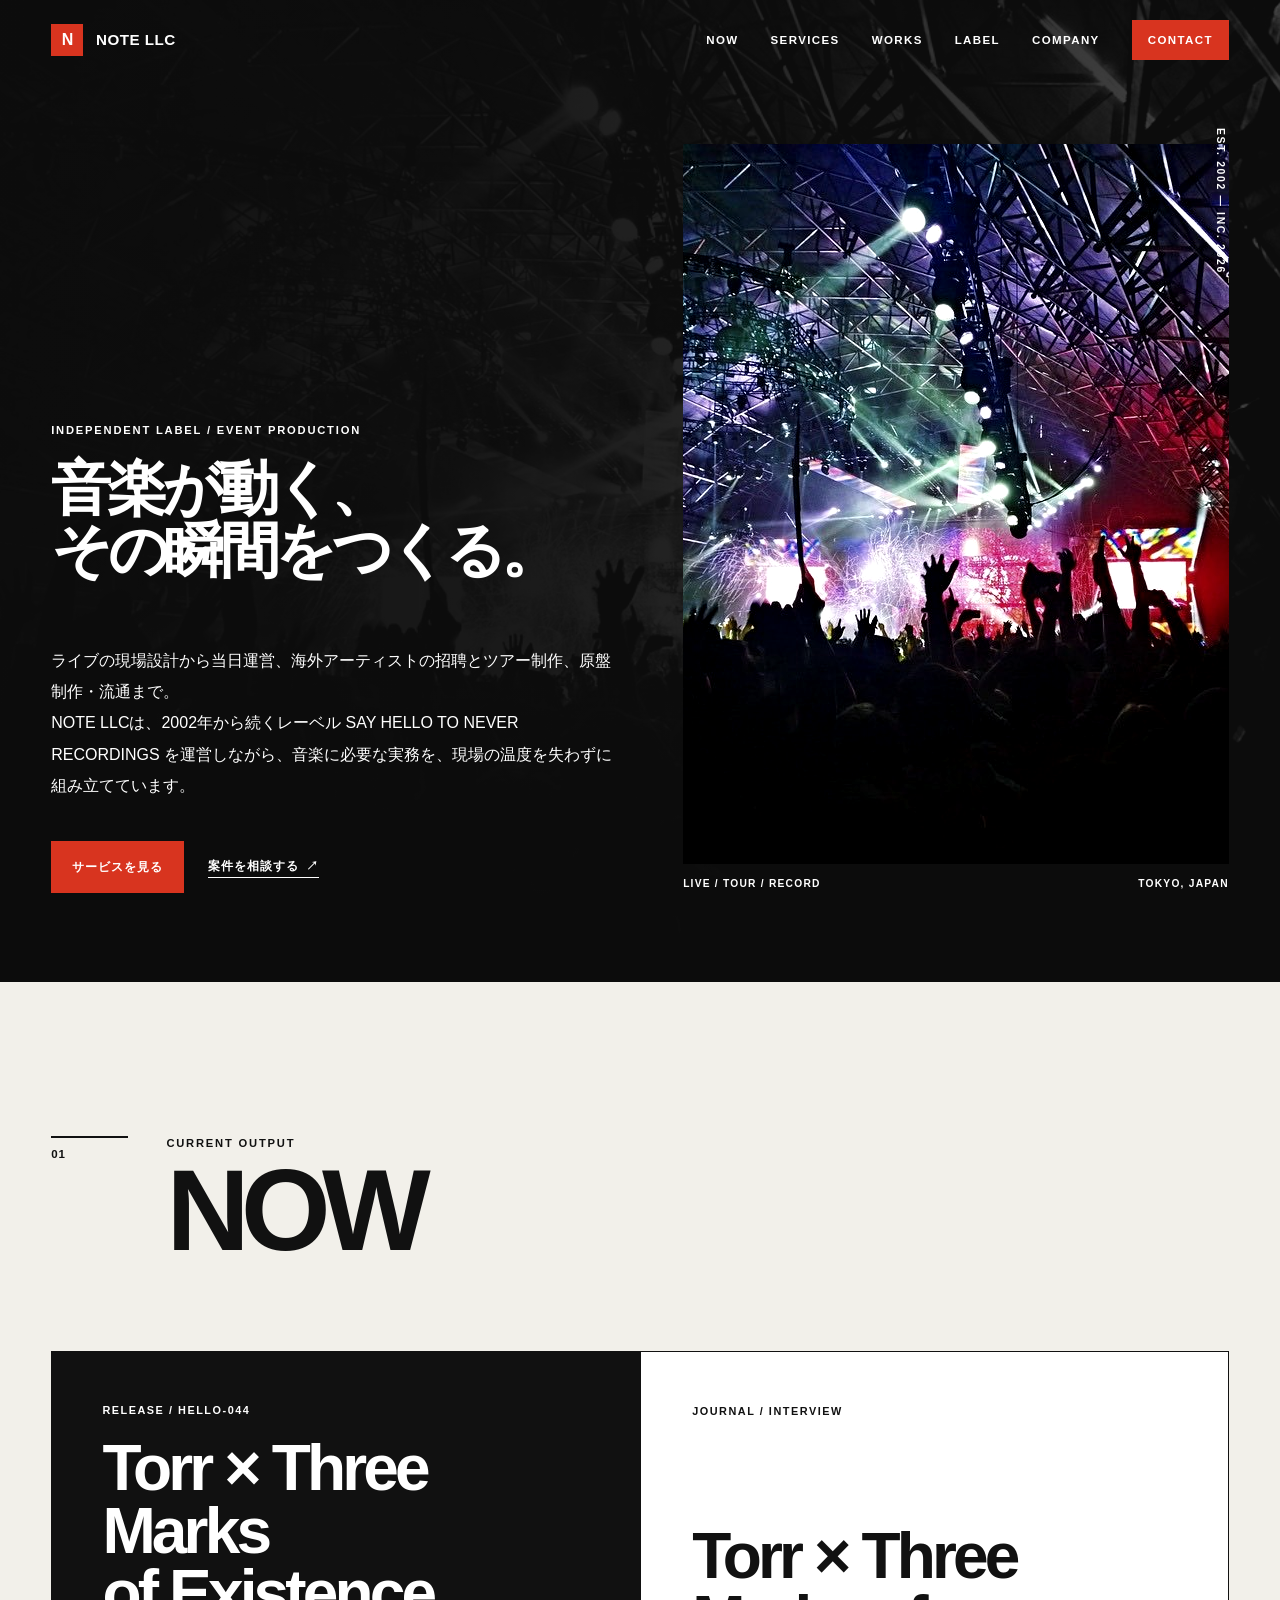
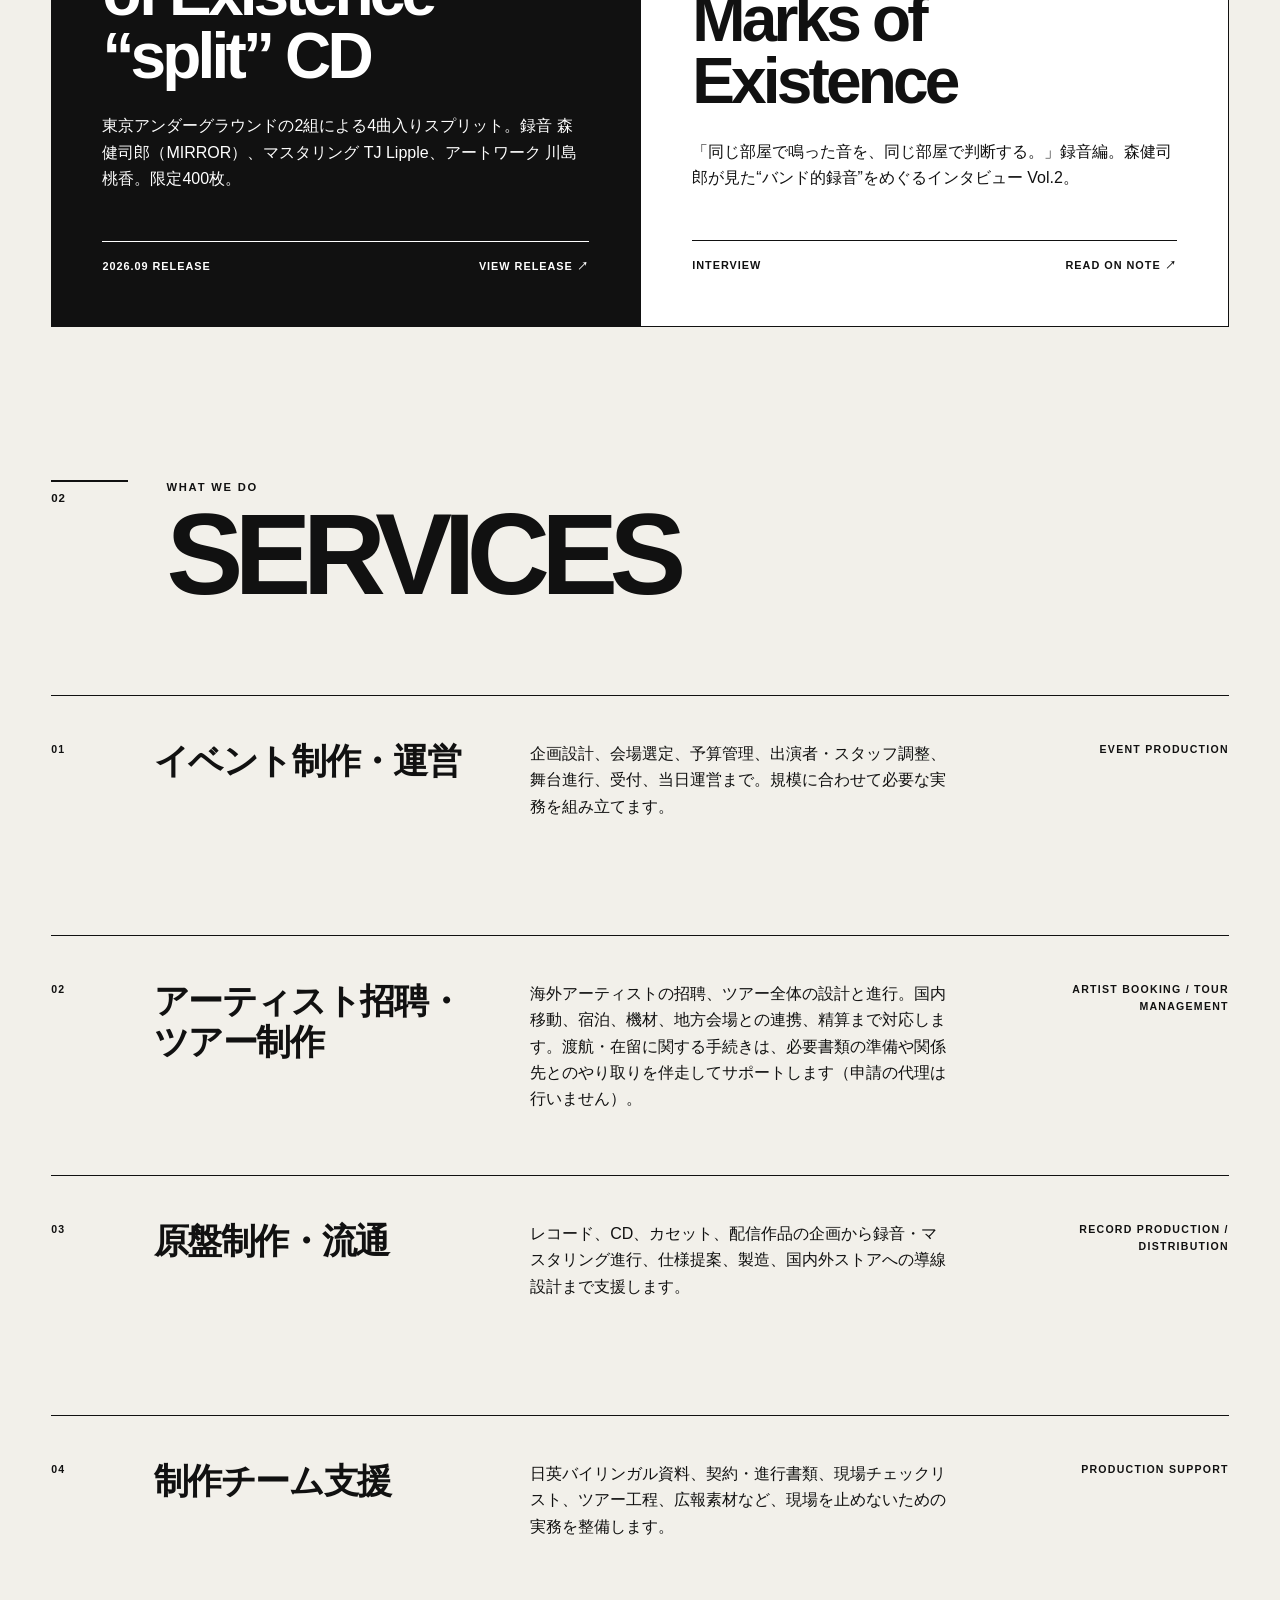
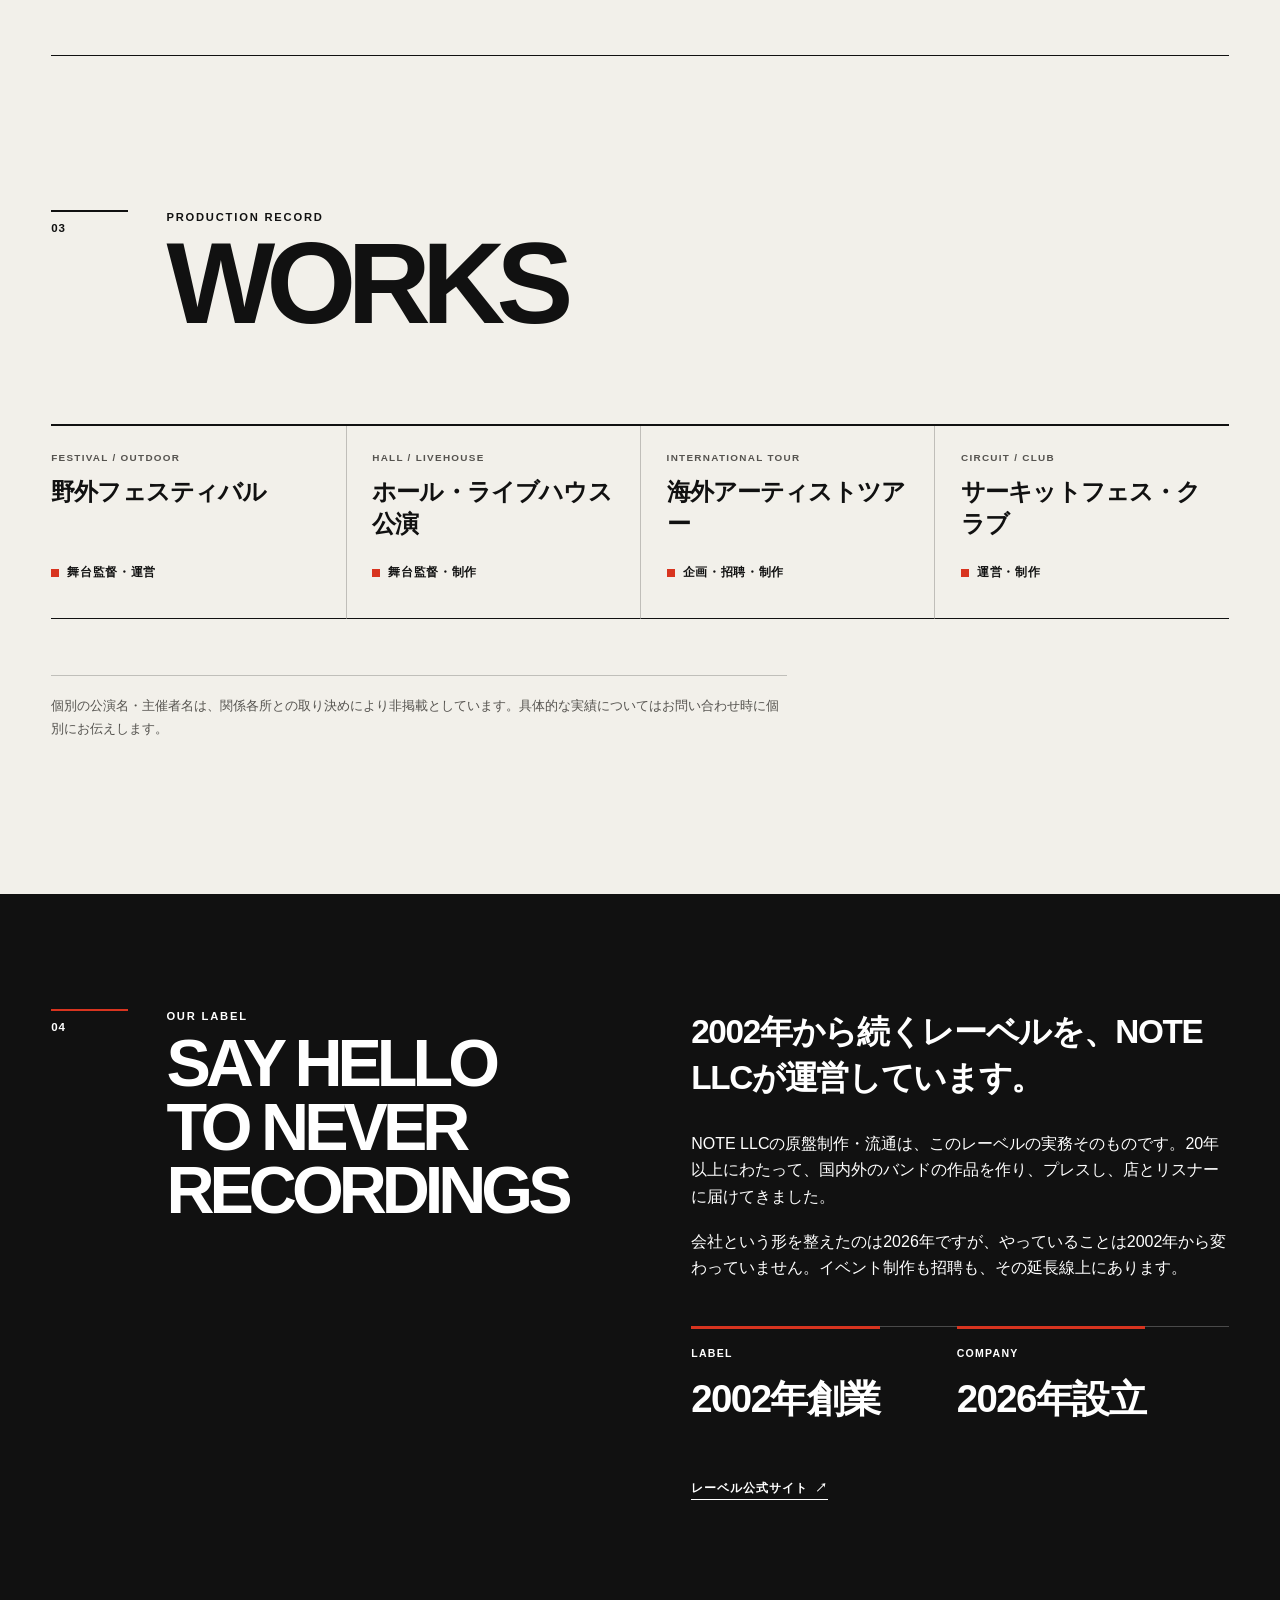
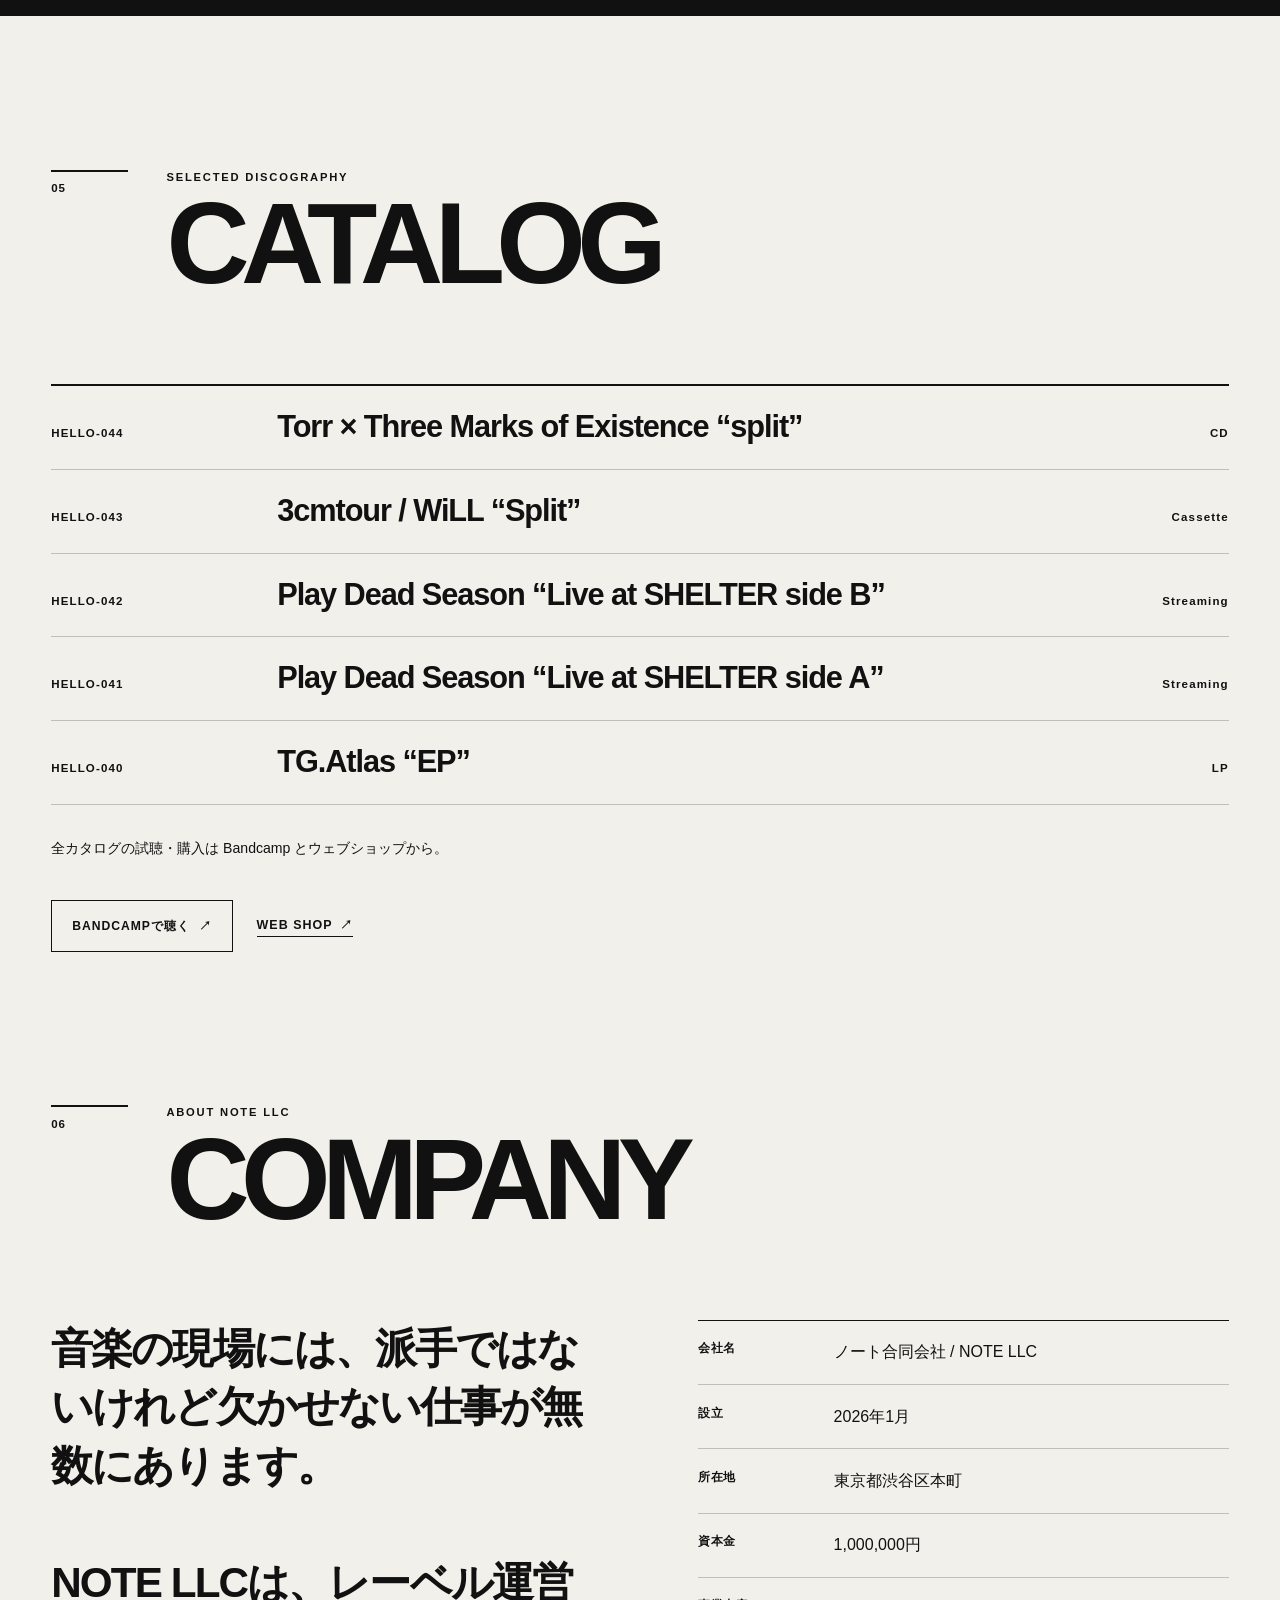
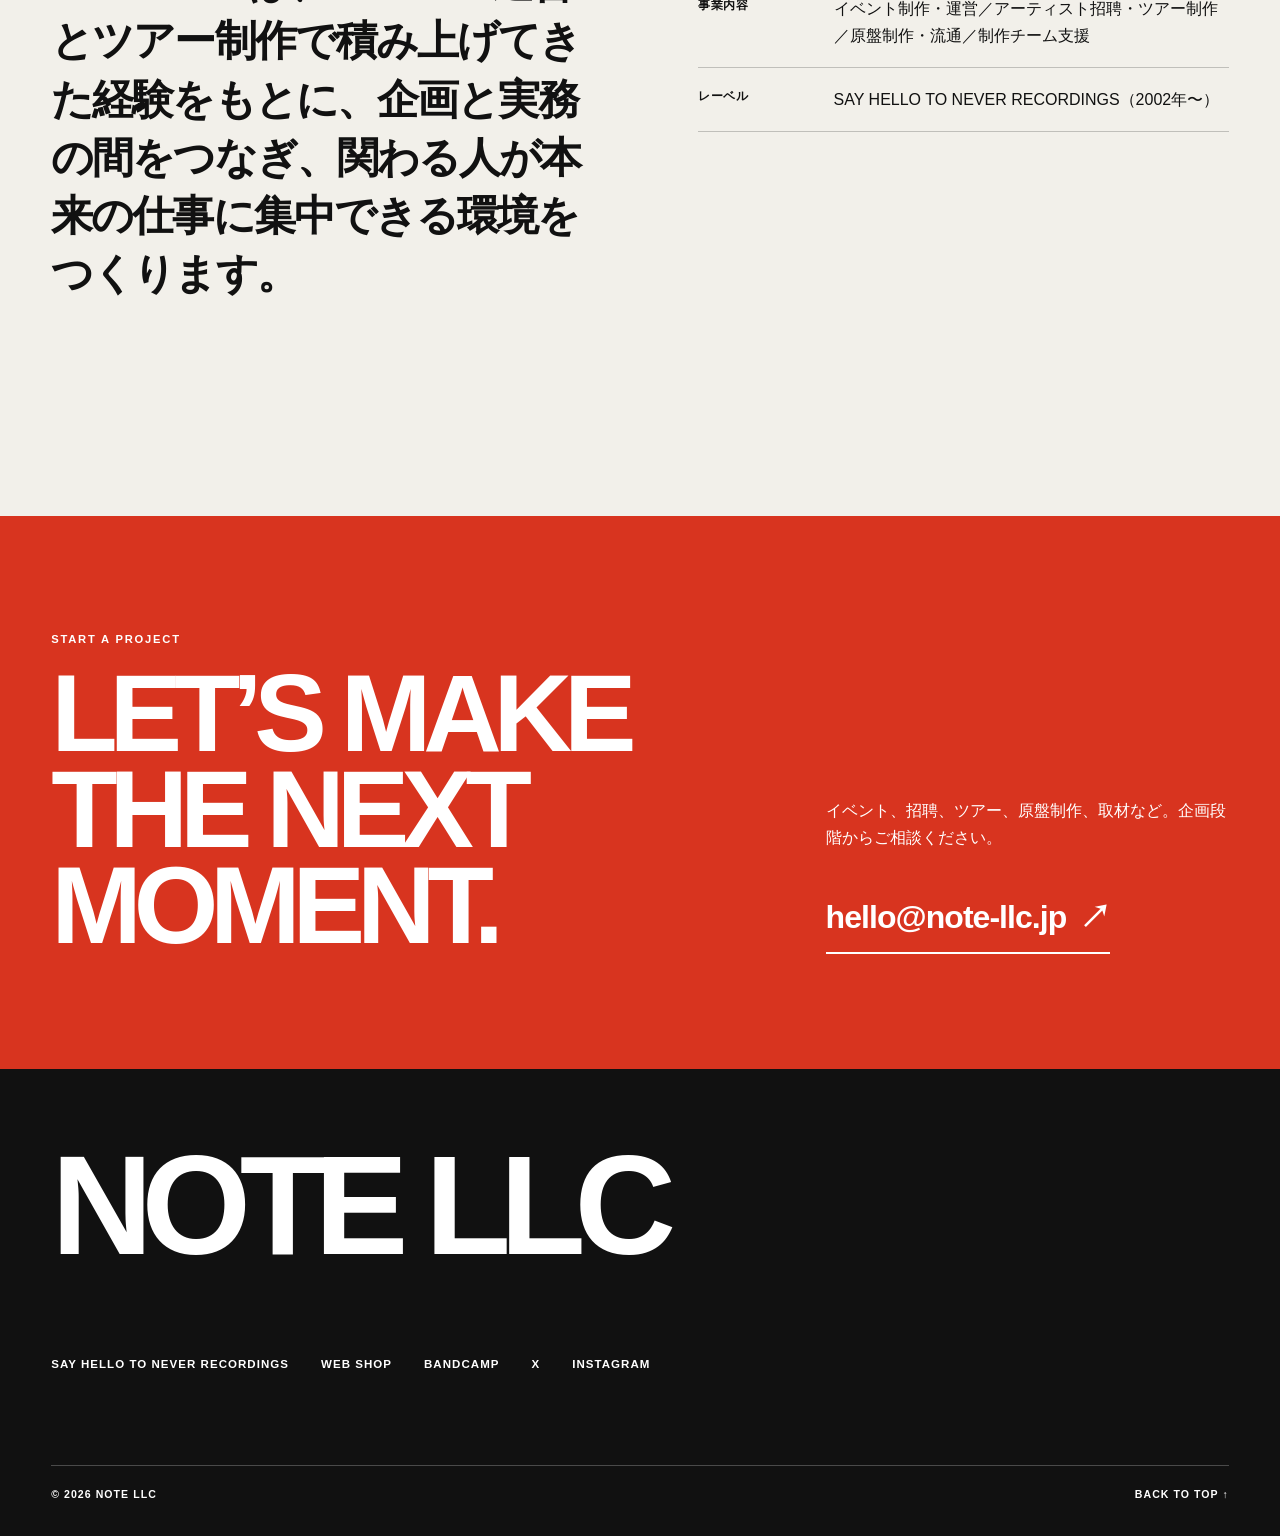
==== commit e2e276b7: "Sync CATALOG to latest 5 (HELLO-040..044); update NOW to Torr x Three Marks split + latest interview" ====
--- a/index.html
+++ b/index.html
@@ -42,10 +42,10 @@
       "@type": "MusicGroup",
       "name": "SAY HELLO TO NEVER RECORDINGS",
       "foundingDate": "2002",
-      "url": "https://sayhellotoneverrecording.amebaownd.com/"
+      "url": "https://sayhellotoneverrecordings.com/"
     },
     "sameAs": [
-      "https://sayhellotoneverrecording.amebaownd.com/",
+      "https://sayhellotoneverrecordings.com/",
       "https://sayhellotoneverrecordings.bandcamp.com/",
       "https://sayhelloto.thebase.in/",
       "https://x.com/SHTN_rec",
@@ -120,22 +120,22 @@
 
       <div class="feature-grid">
         <article class="feature-card feature-card-dark">
-          <p class="feature-meta">RELEASE / HELLO-039</p>
-          <h3>barican × MIRROR<br>“split” 7inch</h3>
-          <p>二組の現在地を刻んだ、限定300枚のスプリット7インチ。マスタリング TJ Lipple、アートワーク Daniel Hawkins。</p>
+          <p class="feature-meta">RELEASE / HELLO-044</p>
+          <h3>Torr × Three Marks<br>of Existence “split” CD</h3>
+          <p>東京アンダーグラウンドの2組による4曲入りスプリット。録音 森健司郎（MIRROR）、マスタリング TJ Lipple、アートワーク 川島桃香。限定400枚。</p>
           <div class="feature-footer">
-            <span>2026.03.11 <span class="tag-sold">SOLD OUT</span></span>
-            <a href="https://sayhelloto.thebase.in/items/136020564" target="_blank" rel="noopener noreferrer">VIEW RELEASE <span aria-hidden="true">↗</span></a>
+            <span>2026.09 RELEASE</span>
+            <a href="https://sayhellotoneverrecordings.com/news/torr-three-marks-split/" target="_blank" rel="noopener noreferrer">VIEW RELEASE <span aria-hidden="true">↗</span></a>
           </div>
         </article>
 
         <article class="feature-card feature-card-light">
-          <p class="feature-meta">JOURNAL / AFTER TOUR TALK</p>
-          <h3>Self-Evident × elephant</h3>
-          <p>ツアーを終えた両バンドに聞く、音楽、共同体、そして次の景色。</p>
+          <p class="feature-meta">JOURNAL / INTERVIEW</p>
+          <h3>Torr × Three Marks of Existence</h3>
+          <p>「同じ部屋で鳴った音を、同じ部屋で判断する。」録音編。森健司郎が見た“バンド的録音”をめぐるインタビュー Vol.2。</p>
           <div class="feature-footer">
             <span>INTERVIEW</span>
-            <a href="https://note.com/shtn_rec/n/n1e06d8f4403f" target="_blank" rel="noopener noreferrer">READ ON NOTE <span aria-hidden="true">↗</span></a>
+            <a href="https://note.com/shtn_rec/n/n778d09165e85" target="_blank" rel="noopener noreferrer">READ ON NOTE <span aria-hidden="true">↗</span></a>
           </div>
         </article>
       </div>
@@ -243,7 +243,7 @@
           </dl>
 
           <div class="label-links">
-            <a class="text-link" href="https://sayhellotoneverrecording.amebaownd.com/" target="_blank" rel="noopener noreferrer">レーベル公式サイト <span aria-hidden="true">↗</span></a>
+            <a class="text-link" href="https://sayhellotoneverrecordings.com/" target="_blank" rel="noopener noreferrer">レーベル公式サイト <span aria-hidden="true">↗</span></a>
           </div>
         </div>
       </div>
@@ -260,22 +260,19 @@
 
       <ul class="works-table">
         <li class="work-row">
-          <span class="work-code">HELLO-040</span><span class="work-title">TG.Atlas “EP”</span><span class="work-format">12”</span>
-        </li>
-        <li class="work-row">
-          <span class="work-code">HELLO-039</span><span class="work-title">barican / MIRROR “Split”</span><span class="work-format">7” <span class="tag-sold">SOLD OUT</span></span>
-        </li>
-        <li class="work-row">
-          <span class="work-code">HELLO-038</span><span class="work-title">SELF-EVIDENT / elephant “Split”</span><span class="work-format">7”</span>
-        </li>
-        <li class="work-row">
-          <span class="work-code">HELLO-037</span><span class="work-title">barican “There is no self”</span><span class="work-format">CD</span>
-        </li>
-        <li class="work-row">
-          <span class="work-code">HELLO-036</span><span class="work-title">Rupurizu “Inheritance ep”</span><span class="work-format">DIGITAL</span>
-        </li>
-        <li class="work-row">
-          <span class="work-code">HELLO-035</span><span class="work-title">Lafayette “Unsolved Miracles”</span><span class="work-format">12”</span>
+          <span class="work-code">HELLO-044</span><span class="work-title">Torr × Three Marks of Existence “split”</span><span class="work-format">CD</span>
+        </li>
+        <li class="work-row">
+          <span class="work-code">HELLO-043</span><span class="work-title">3cmtour / WiLL “Split”</span><span class="work-format">Cassette</span>
+        </li>
+        <li class="work-row">
+          <span class="work-code">HELLO-042</span><span class="work-title">Play Dead Season “Live at SHELTER side B”</span><span class="work-format">Streaming</span>
+        </li>
+        <li class="work-row">
+          <span class="work-code">HELLO-041</span><span class="work-title">Play Dead Season “Live at SHELTER side A”</span><span class="work-format">Streaming</span>
+        </li>
+        <li class="work-row">
+          <span class="work-code">HELLO-040</span><span class="work-title">TG.Atlas “EP”</span><span class="work-format">LP</span>
         </li>
       </ul>
 
@@ -328,7 +325,7 @@
   <footer class="site-footer">
     <div class="footer-brand">NOTE LLC</div>
     <div class="footer-links" aria-label="関連リンク">
-      <a href="https://sayhellotoneverrecording.amebaownd.com/" target="_blank" rel="noopener noreferrer">SAY HELLO TO NEVER RECORDINGS</a>
+      <a href="https://sayhellotoneverrecordings.com/" target="_blank" rel="noopener noreferrer">SAY HELLO TO NEVER RECORDINGS</a>
       <a href="https://sayhelloto.thebase.in/" target="_blank" rel="noopener noreferrer">WEB SHOP</a>
       <a href="https://sayhellotoneverrecordings.bandcamp.com/" target="_blank" rel="noopener noreferrer">BANDCAMP</a>
       <a href="https://x.com/SHTN_rec" target="_blank" rel="noopener noreferrer">X</a>
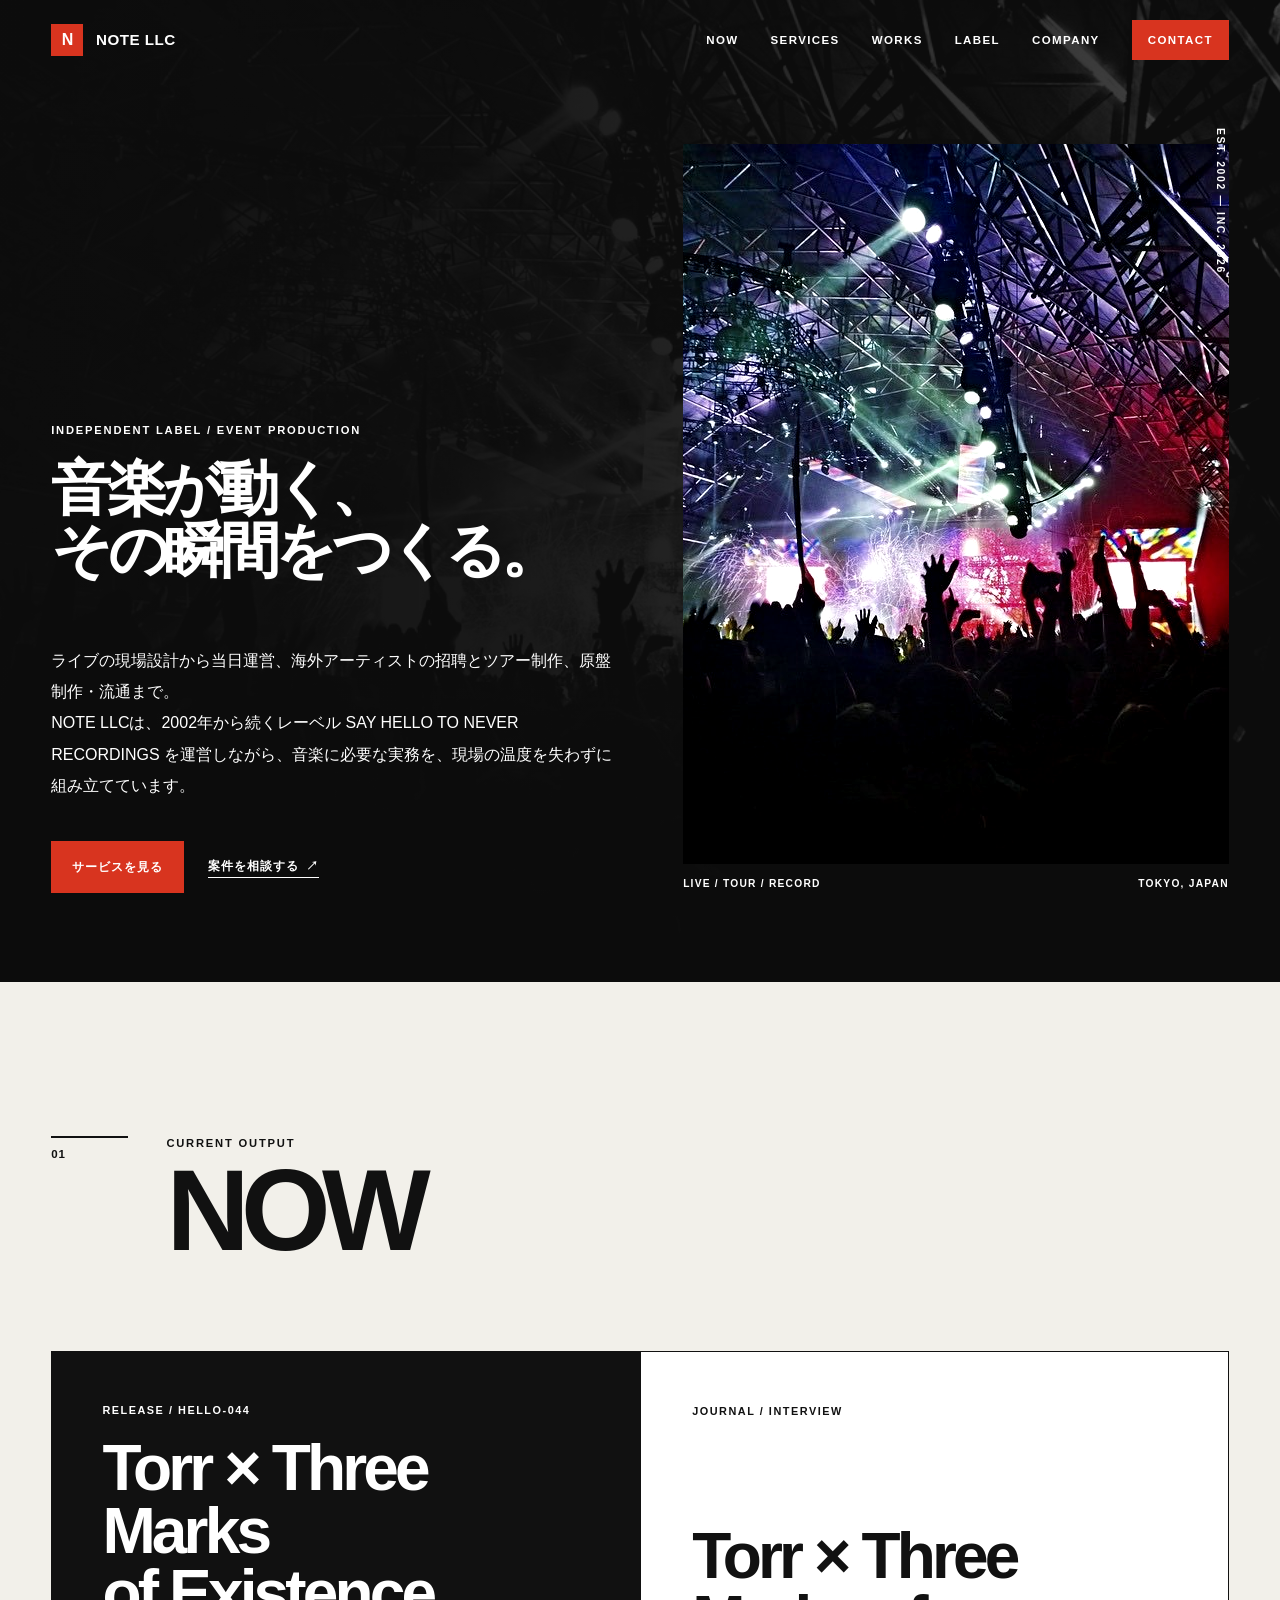
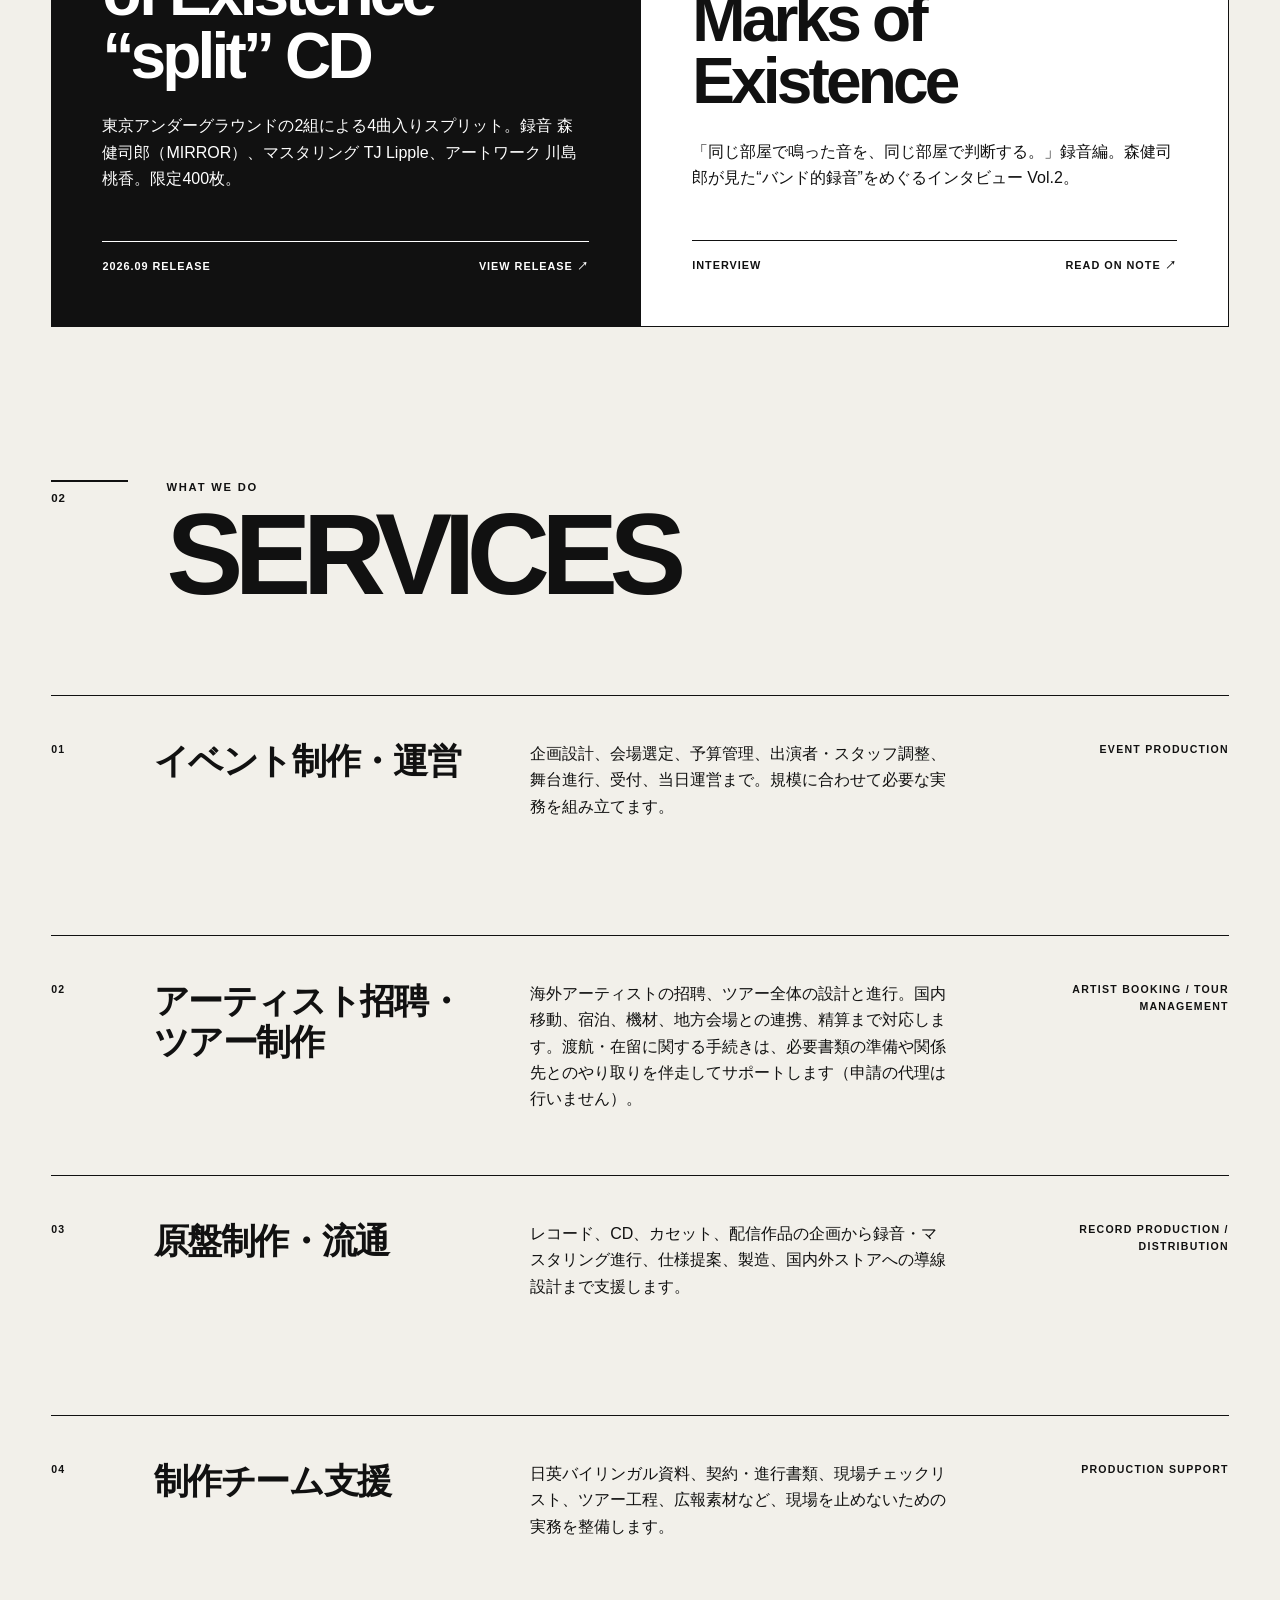
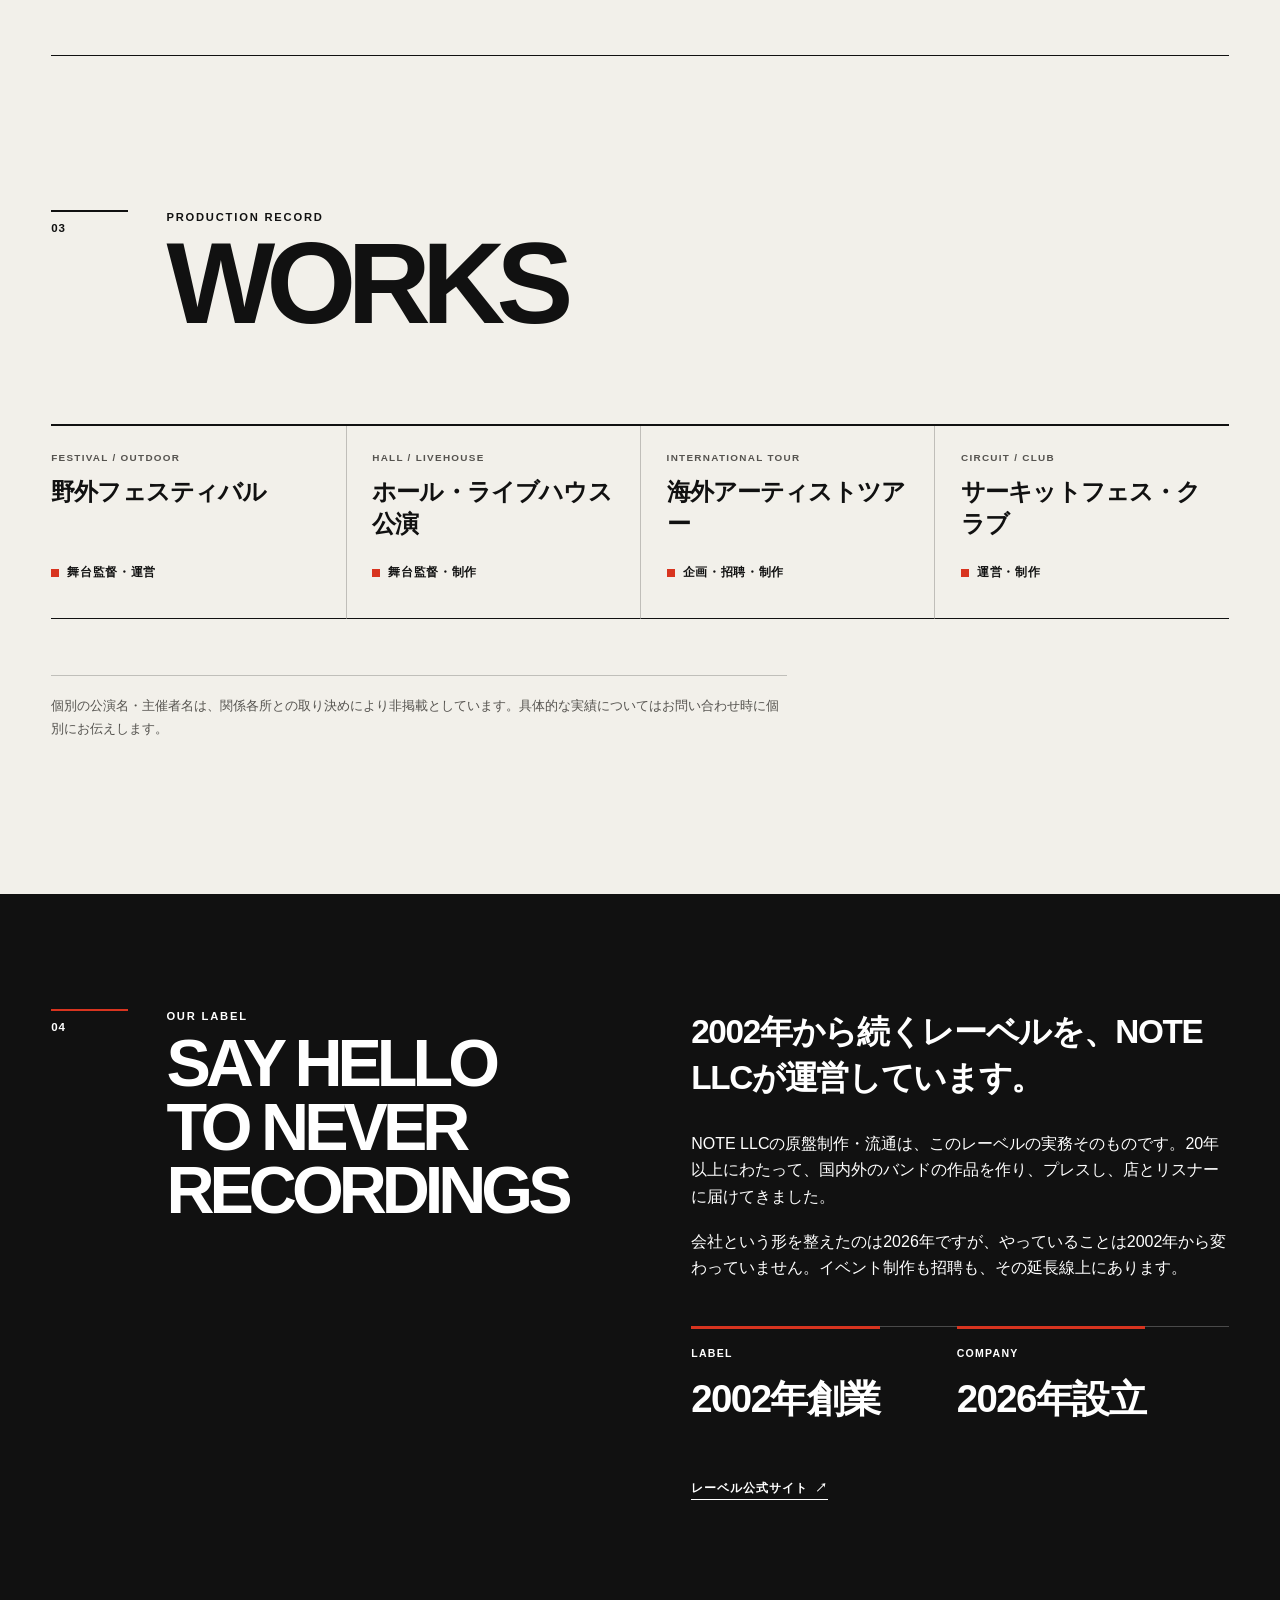
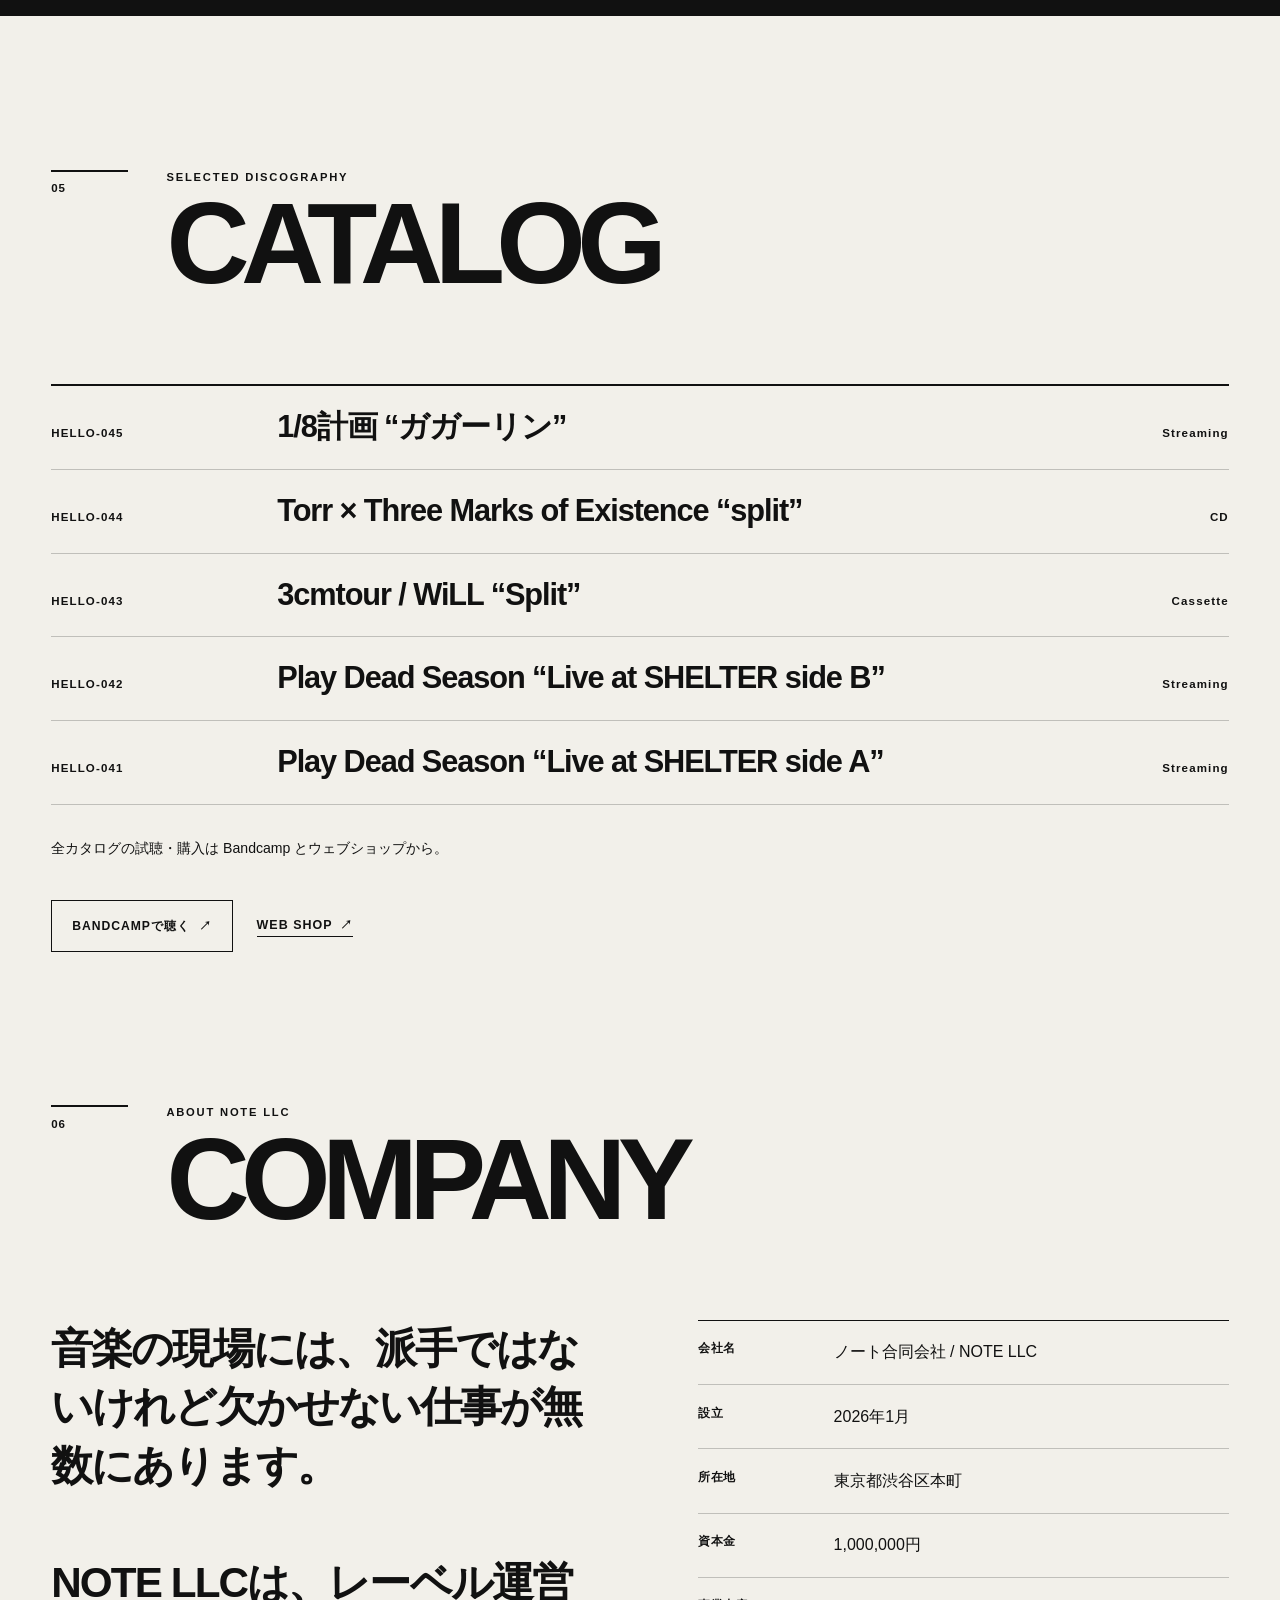
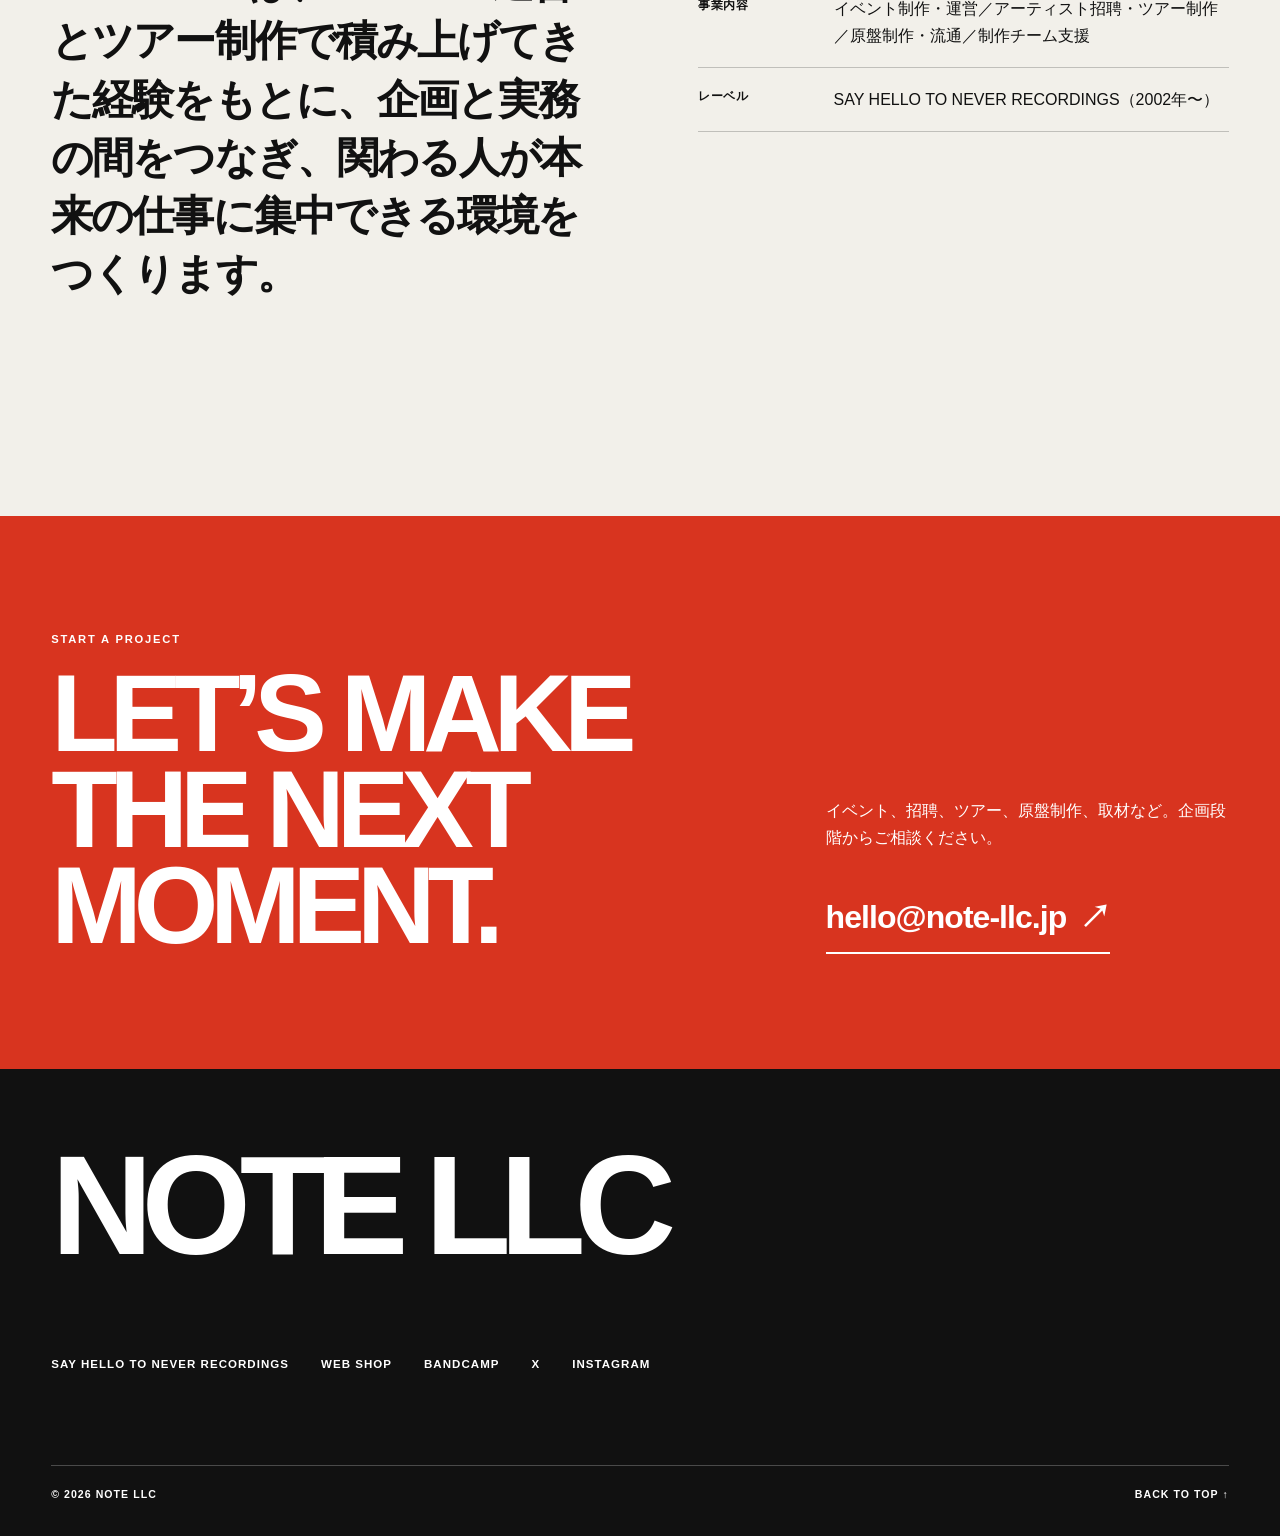
==== commit d5184da6: "CATALOG: sync latest 5 to HELLO-041..045 (add 1/8計画 ガガーリン) Co-Authored-By: Claude Opus 4.8 <noreply@" ====
--- a/index.html
+++ b/index.html
@@ -260,6 +260,9 @@
 
       <ul class="works-table">
         <li class="work-row">
+          <span class="work-code">HELLO-045</span><span class="work-title">1/8計画 “ガガーリン”</span><span class="work-format">Streaming</span>
+        </li>
+        <li class="work-row">
           <span class="work-code">HELLO-044</span><span class="work-title">Torr × Three Marks of Existence “split”</span><span class="work-format">CD</span>
         </li>
         <li class="work-row">
@@ -270,9 +273,6 @@
         </li>
         <li class="work-row">
           <span class="work-code">HELLO-041</span><span class="work-title">Play Dead Season “Live at SHELTER side A”</span><span class="work-format">Streaming</span>
-        </li>
-        <li class="work-row">
-          <span class="work-code">HELLO-040</span><span class="work-title">TG.Atlas “EP”</span><span class="work-format">LP</span>
         </li>
       </ul>
 
